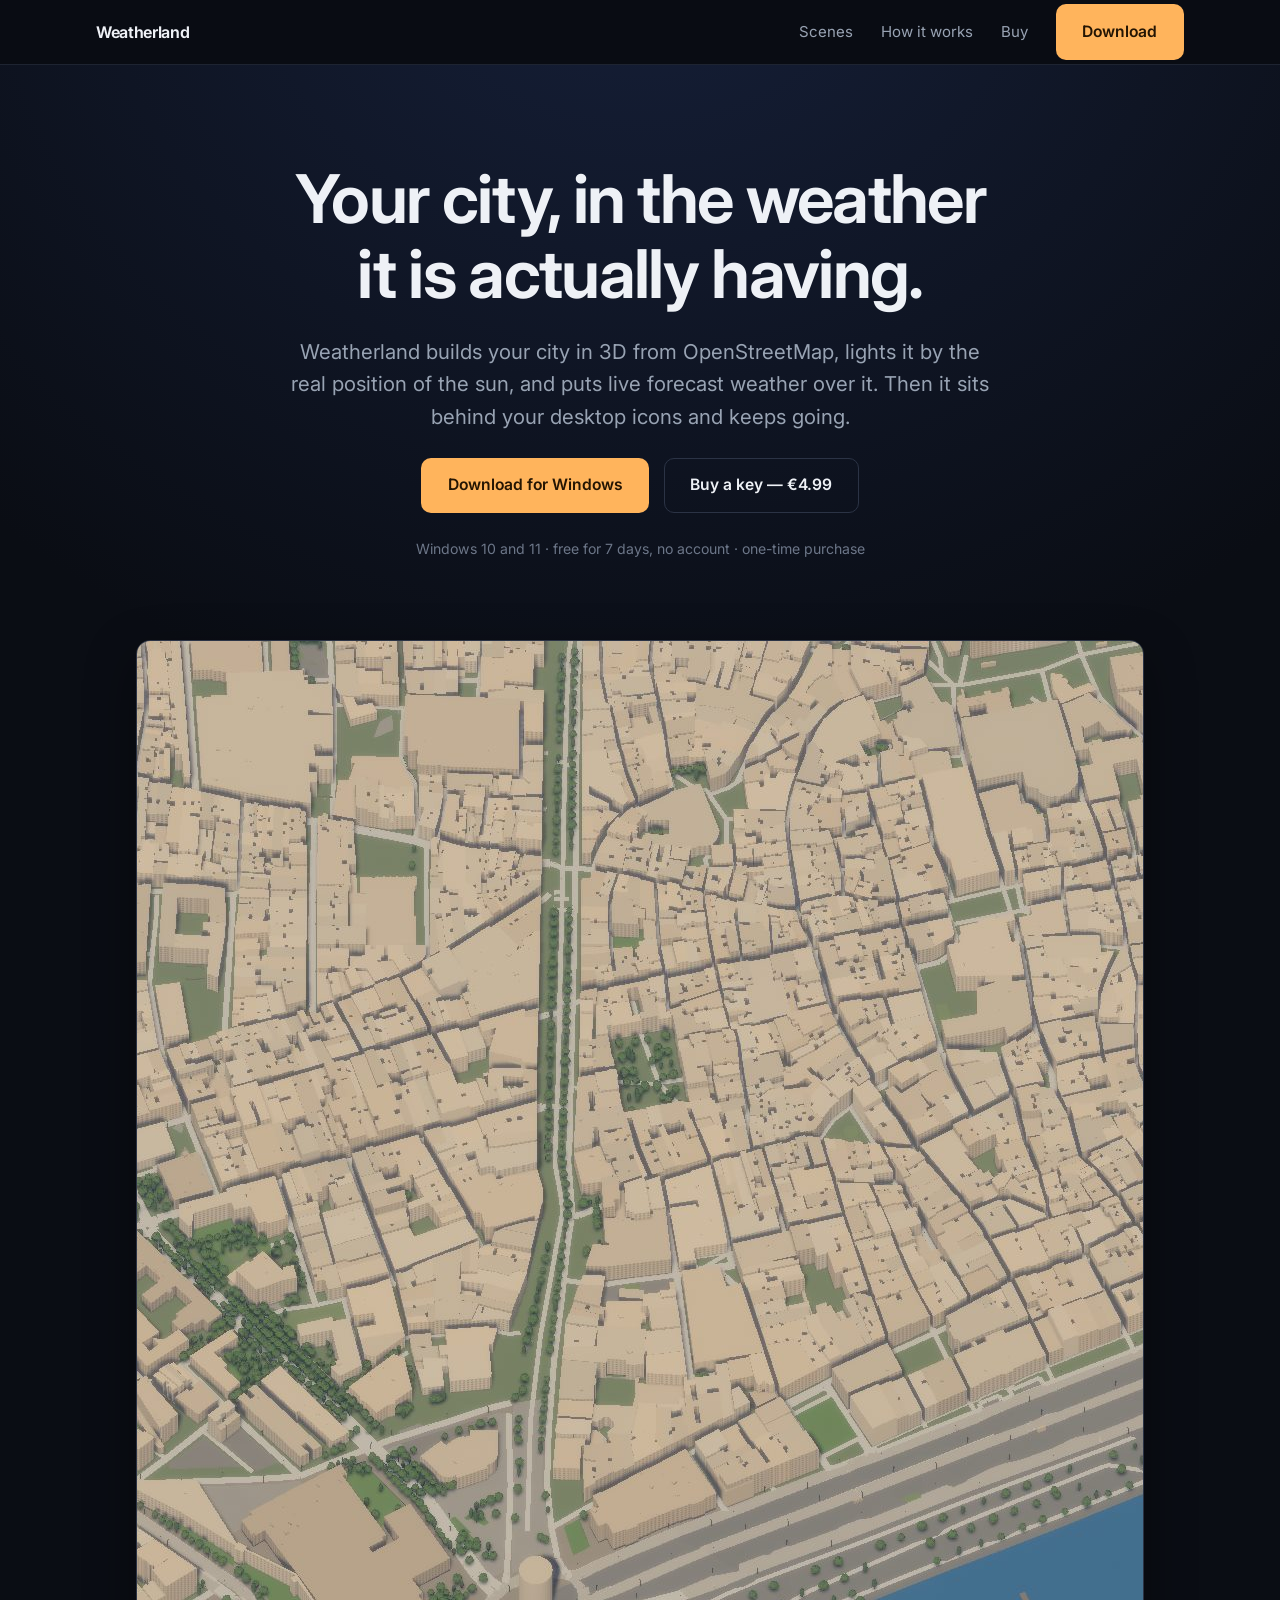
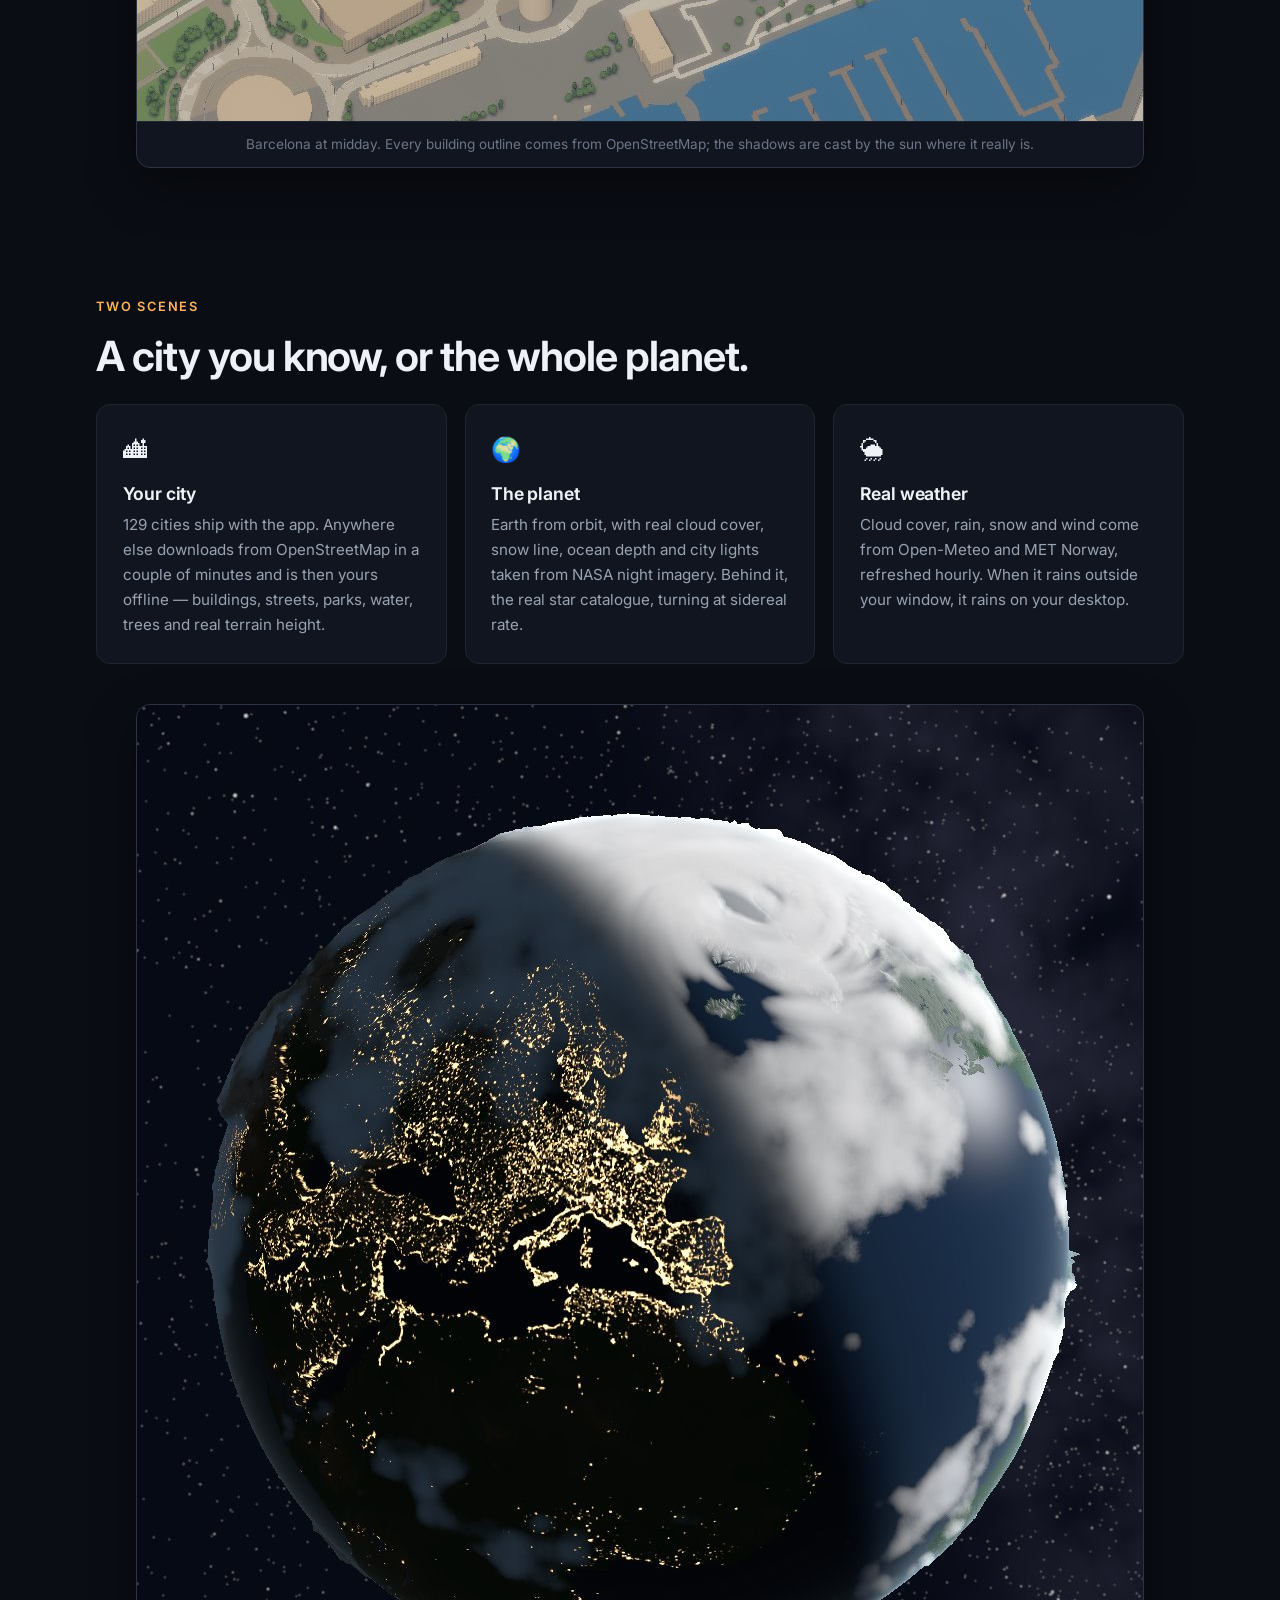
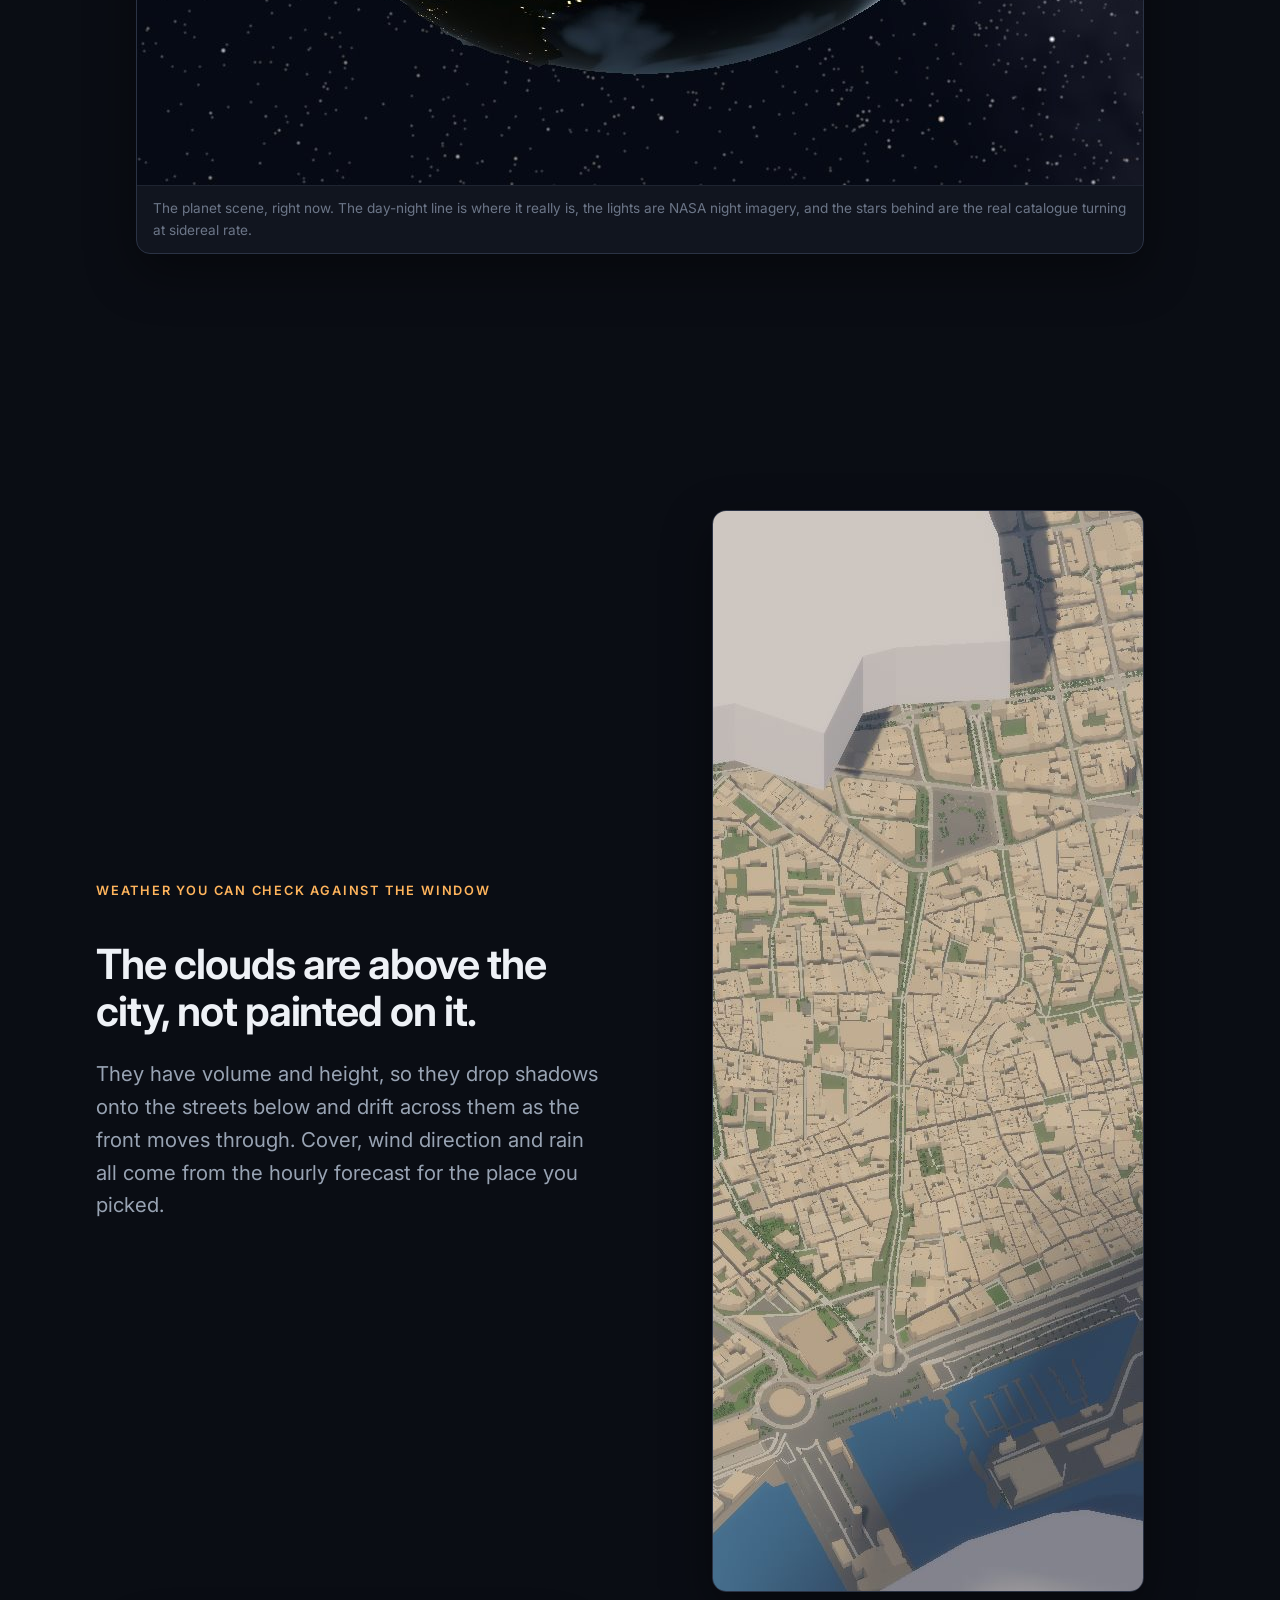
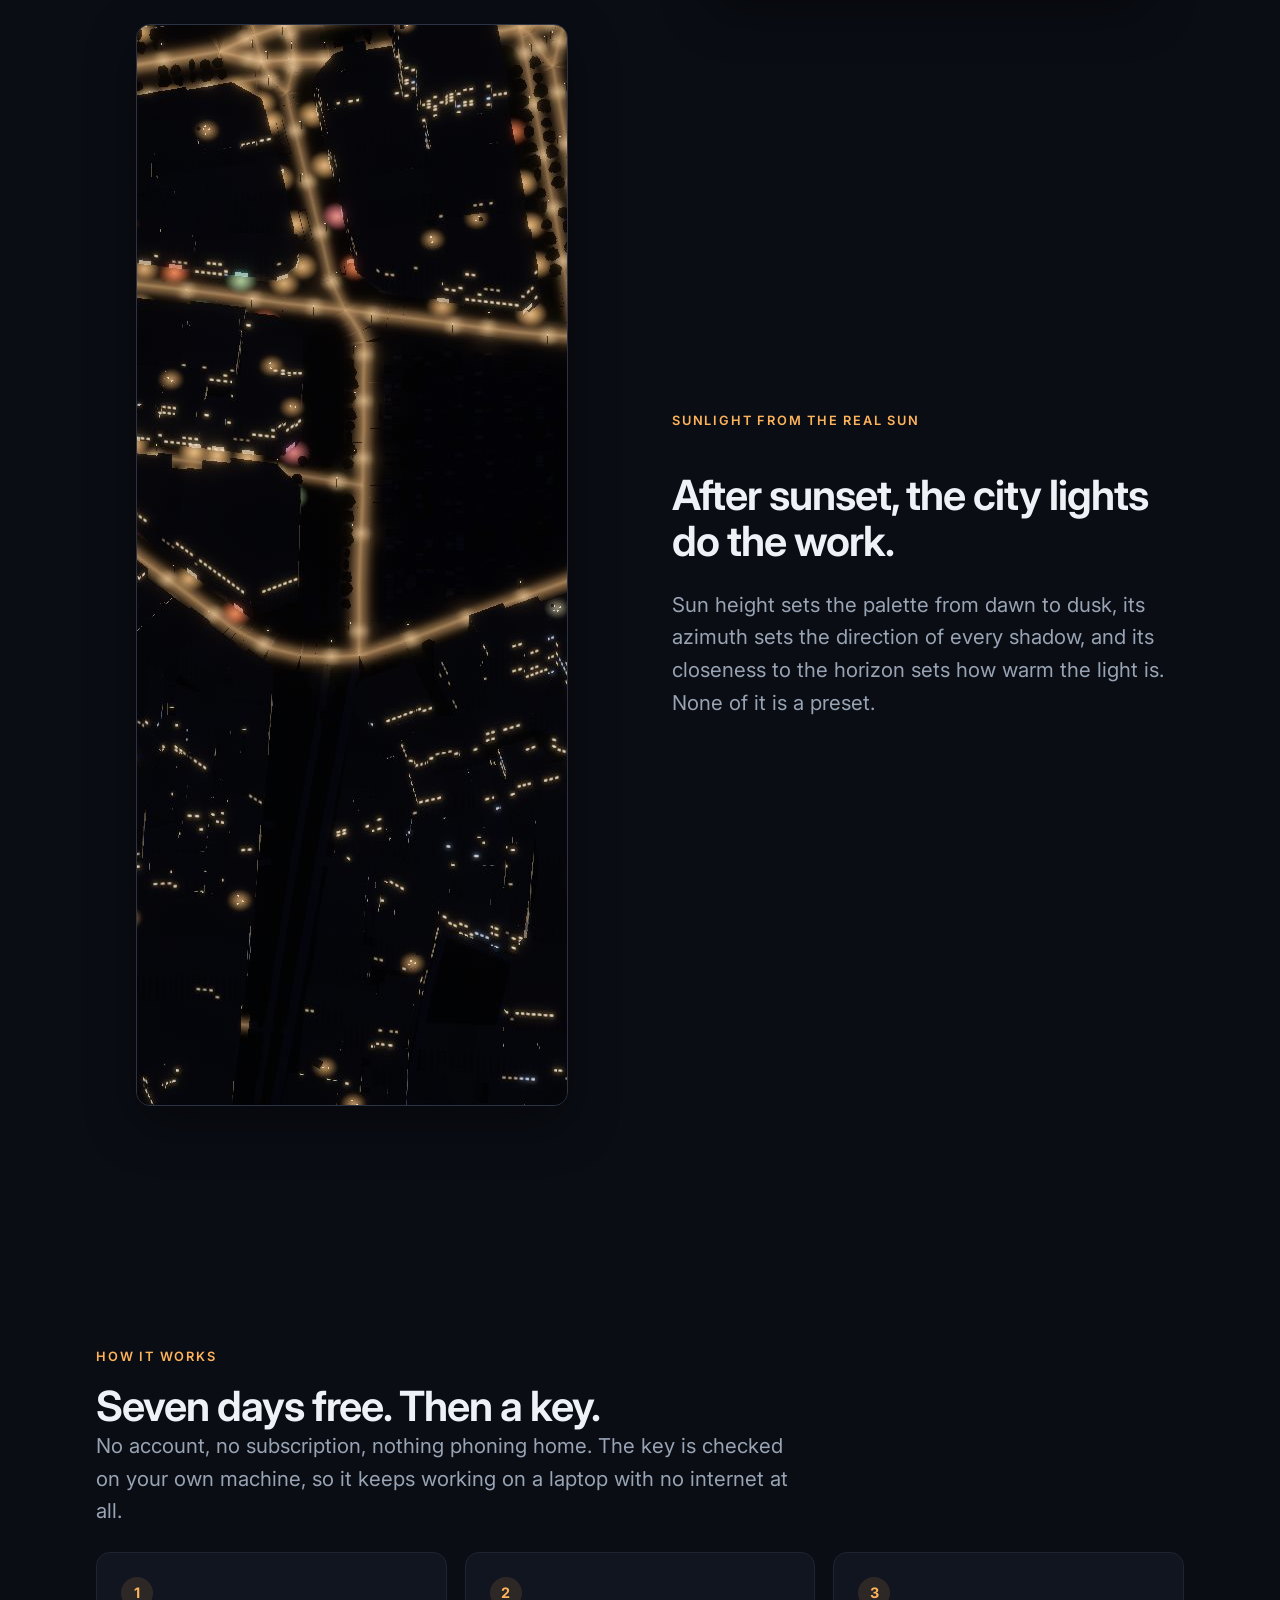
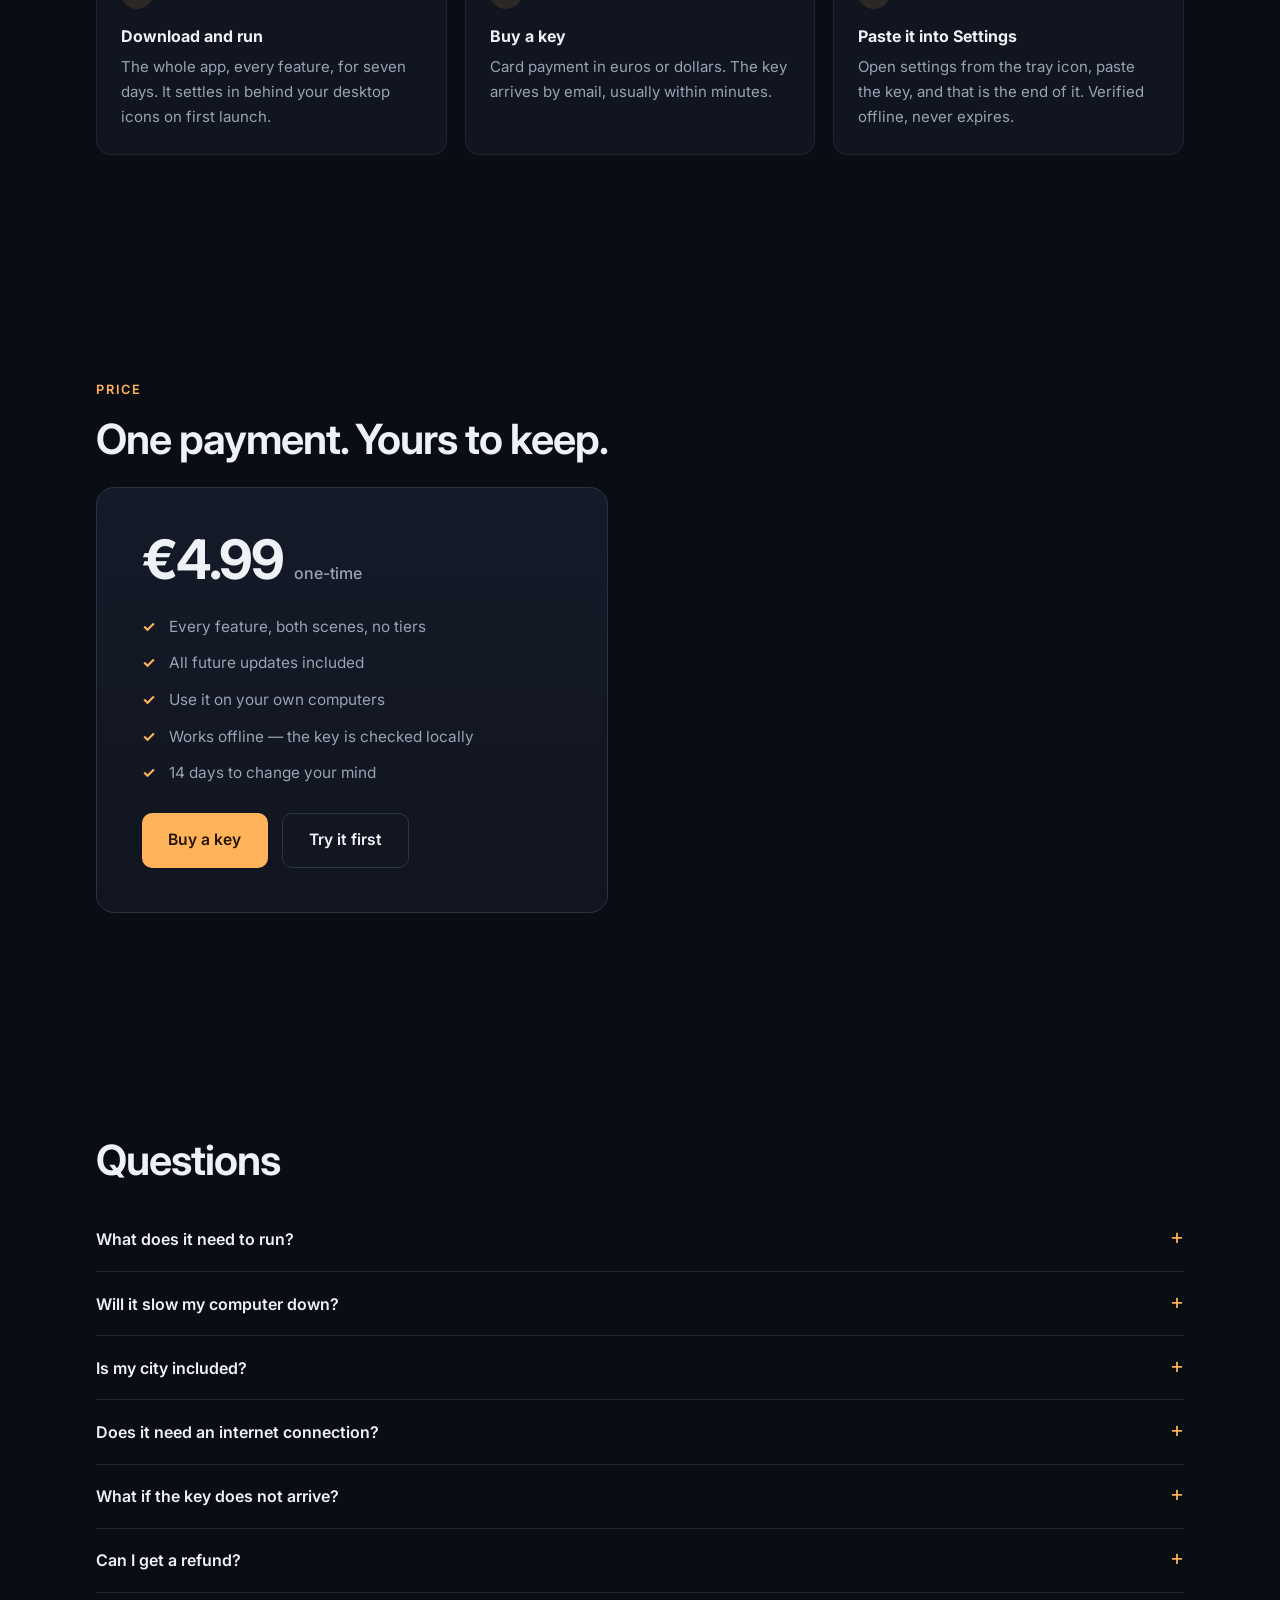
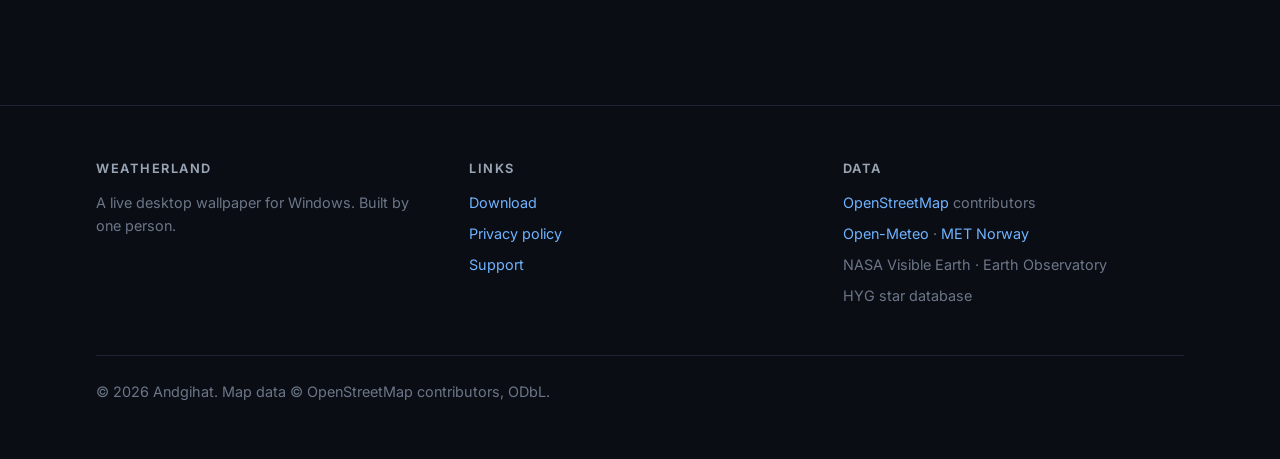
==== index.html @ 76ba2127 "Add the planet scene shot" ====
<!doctype html>
<html lang="en">
<head>
<meta charset="utf-8">
<meta name="viewport" content="width=device-width,initial-scale=1">
<title>Weatherland — your city, live, on your desktop</title>
<meta name="description" content="A live Windows wallpaper that builds your city in 3D from OpenStreetMap and puts the real weather over it. Sunlight from the real sun, clouds from live forecasts.">
<meta property="og:title" content="Weatherland">
<meta property="og:description" content="Your city, in 3D, in the weather it is actually having — behind your desktop icons.">
<meta property="og:image" content="https://andgihat.github.io/weatherland/shots/city-noon.jpg">
<link rel="preconnect" href="https://fonts.gstatic.com" crossorigin>
<link rel="stylesheet" href="https://fonts.googleapis.com/css2?family=Inter:wght@400;500;600;700&display=swap">
<link rel="stylesheet" href="style.css">
</head>
<body>

<header>
  <div class="wrap">
    <a class="brand" href="#top">Weatherland</a>
    <nav>
      <a class="hide-s" href="#scenes">Scenes</a>
      <a class="hide-s" href="#how">How it works</a>
      <a href="#buy">Buy</a>
      <a class="btn btn-main" href="https://github.com/Andgihat/weatherland/releases/latest">Download</a>
    </nav>
  </div>
</header>

<main id="top">

<section class="hero">
  <div class="wrap stack">
    <h1>Your city, in the weather<br>it is actually having.</h1>
    <p class="lede">Weatherland builds your city in 3D from OpenStreetMap, lights it by the real position of the sun, and puts live forecast weather over it. Then it sits behind your desktop icons and keeps going.</p>
    <div class="btns">
      <a class="btn btn-main" href="https://github.com/Andgihat/weatherland/releases/latest">Download for Windows</a>
      <a class="btn btn-alt" href="#buy">Buy a key — €4.99</a>
    </div>
    <p class="note">Windows 10 and 11 · free for 7 days, no account · one-time purchase</p>

    <figure class="shot">
      <img src="shots/city-noon.jpg" width="1920" height="1080" alt="A 3D city at midday on a Windows desktop: extruded buildings, streets and parks under a clear sky, with long shadows cast by the real sun position.">
      <figcaption>Barcelona at midday. Every building outline comes from OpenStreetMap; the shadows are cast by the sun where it really is.</figcaption>
    </figure>
  </div>
</section>

<section id="scenes">
  <div class="wrap stack">
    <div>
      <p class="eyebrow">Two scenes</p>
      <h2>A city you know, or the whole planet.</h2>
    </div>
    <div class="grid">
      <article class="card">
        <span class="ico" aria-hidden="true">🏙</span>
        <h3>Your city</h3>
        <p>129 cities ship with the app. Anywhere else downloads from OpenStreetMap in a couple of minutes and is then yours offline — buildings, streets, parks, water, trees and real terrain height.</p>
      </article>
      <article class="card">
        <span class="ico" aria-hidden="true">🌍</span>
        <h3>The planet</h3>
        <p>Earth from orbit, with real cloud cover, snow line, ocean depth and city lights taken from NASA night imagery. Behind it, the real star catalogue, turning at sidereal rate.</p>
      </article>
      <article class="card">
        <span class="ico" aria-hidden="true">🌦</span>
        <h3>Real weather</h3>
        <p>Cloud cover, rain, snow and wind come from Open-Meteo and MET Norway, refreshed hourly. When it rains outside your window, it rains on your desktop.</p>
      </article>
    </div>

    <figure class="shot">
      <img loading="lazy" src="shots/globe.jpg" width="1920" height="1080" alt="Earth seen from orbit at night over Europe: the day-night line crosses the Atlantic, city lights trace the coastlines and rivers, cloud systems sit over the ocean, and real stars fill the sky behind.">
      <figcaption>The planet scene, right now. The day-night line is where it really is, the lights are NASA night imagery, and the stars behind are the real catalogue turning at sidereal rate.</figcaption>
    </figure>
  </div>
</section>

<section>
  <div class="wrap split">
    <div class="stack">
      <p class="eyebrow">Weather you can check against the window</p>
      <h2>The clouds are above the city, not painted on it.</h2>
      <p class="lede">They have volume and height, so they drop shadows onto the streets below and drift across them as the front moves through. Cover, wind direction and rain all come from the hourly forecast for the place you picked.</p>
    </div>
    <figure class="shot">
      <img loading="lazy" src="shots/city-clouds.jpg" width="1920" height="1080" alt="The 3D city seen from above with broken cloud overhead, each cloud casting a soft grey shadow across the streets, parks and harbour below.">
    </figure>
  </div>

  <div class="wrap split">
    <div class="stack">
      <p class="eyebrow">Sunlight from the real sun</p>
      <h2>After sunset, the city lights do the work.</h2>
      <p class="lede">Sun height sets the palette from dawn to dusk, its azimuth sets the direction of every shadow, and its closeness to the horizon sets how warm the light is. None of it is a preset.</p>
    </div>
    <figure class="shot">
      <img loading="lazy" src="shots/city-night.jpg" width="1920" height="1080" alt="The 3D city at night, lit by warm window and street lighting against a dark sky.">
    </figure>
  </div>
</section>

<section id="how">
  <div class="wrap stack">
    <div>
      <p class="eyebrow">How it works</p>
      <h2>Seven days free. Then a key.</h2>
      <p class="lede">No account, no subscription, nothing phoning home. The key is checked on your own machine, so it keeps working on a laptop with no internet at all.</p>
    </div>
    <ol class="steps">
      <li><b>Download and run</b><p>The whole app, every feature, for seven days. It settles in behind your desktop icons on first launch.</p></li>
      <li><b>Buy a key</b><p>Card payment in euros or dollars. The key arrives by email, usually within minutes.</p></li>
      <li><b>Paste it into Settings</b><p>Open settings from the tray icon, paste the key, and that is the end of it. Verified offline, never expires.</p></li>
    </ol>
  </div>
</section>

<section id="buy">
  <div class="wrap stack">
    <div>
      <p class="eyebrow">Price</p>
      <h2>One payment. Yours to keep.</h2>
    </div>
    <div class="price">
      <p class="amount">€4.99 <span>one-time</span></p>
      <ul>
        <li>Every feature, both scenes, no tiers</li>
        <li>All future updates included</li>
        <li>Use it on your own computers</li>
        <li>Works offline — the key is checked locally</li>
        <li>14 days to change your mind</li>
      </ul>
      <!-- Ссылка на оплату Prodamus. Заменить на настоящую, когда будет заведена
           платёжная страница в кабинете. Пока ведёт на почту намеренно:
           неработающая кнопка «Купить» хуже, чем её отсутствие. -->
      <div class="btns">
        <a class="btn btn-main" href="mailto:den.eremenko.1993@gmail.com?subject=Weatherland%20licence">Buy a key</a>
        <a class="btn btn-alt" href="https://github.com/Andgihat/weatherland/releases/latest">Try it first</a>
      </div>
    </div>
  </div>
</section>

<section>
  <div class="wrap stack">
    <h2>Questions</h2>
    <div>
      <details><summary>What does it need to run?</summary><p>Windows 10 or 11, 64-bit, and a graphics card supporting Vulkan or DirectX 12 — anything from the last decade or so. The scene is drawn by a dedicated renderer, not by a browser.</p></details>
      <details><summary>Will it slow my computer down?</summary><p>Frame rate and detail are adjustable, and battery mode slows or pauses the scene on laptops. The wallpaper stops drawing when nothing can see it.</p></details>
      <details><summary>Is my city included?</summary><p>129 cities ship with the app. If yours is not among them, type its name into settings and it downloads from OpenStreetMap in a couple of minutes, then stays on your disk for good.</p></details>
      <details><summary>Does it need an internet connection?</summary><p>Only to fetch the forecast, roughly once an hour, and to download a city you have not used before. Everything else runs offline, the licence check included.</p></details>
      <details><summary>What if the key does not arrive?</summary><p>Write to the address in the footer with your payment details and it will be sent by hand. Keys are issued by a person, not only by a machine.</p></details>
      <details><summary>Can I get a refund?</summary><p>Within 14 days, for any reason, just ask. The seven-day trial exists so that this should rarely be necessary.</p></details>
    </div>
  </div>
</section>

</main>

<footer>
  <div class="wrap">
    <div class="grid">
      <div>
        <h3>Weatherland</h3>
        <p>A live desktop wallpaper for Windows. Built by one person.</p>
      </div>
      <div>
        <h3>Links</h3>
        <ul>
          <li><a href="https://github.com/Andgihat/weatherland/releases/latest">Download</a></li>
          <li><a href="privacy.html">Privacy policy</a></li>
          <li><a href="mailto:den.eremenko.1993@gmail.com">Support</a></li>
        </ul>
      </div>
      <div>
        <h3>Data</h3>
        <ul>
          <li><a href="https://www.openstreetmap.org/copyright">OpenStreetMap</a> contributors</li>
          <li><a href="https://open-meteo.com">Open-Meteo</a> · <a href="https://api.met.no">MET Norway</a></li>
          <li>NASA Visible Earth · Earth Observatory</li>
          <li>HYG star database</li>
        </ul>
      </div>
    </div>
    <p class="rule">© 2026 Andgihat. Map data © OpenStreetMap contributors, ODbL.</p>
  </div>
</footer>

</body>
</html>
---- style.css ----
:root{
  --ink:#eef1f6; --dim:#98a3b3; --faint:#6c7688;
  --bg:#0a0d14; --panel:#11151f; --line:#1e2431; --line2:#2b3345;
  --warm:#ffb45c; --warm-dim:#c9873f; --cool:#6fb3ff;
  --sp:clamp(4rem,9vw,7rem);
  --r:14px; --shadow:0 18px 50px #0006;
  --ease:.22s cubic-bezier(.4,0,.2,1);
}
*{box-sizing:border-box}
html{scroll-behavior:smooth}
body{margin:0;background:var(--bg);color:var(--ink);font:16px/1.65 Inter,-apple-system,"Segoe UI",Roboto,sans-serif;-webkit-font-smoothing:antialiased}
img{max-width:100%;display:block}
a{color:var(--cool);text-decoration:none}
a:hover{text-decoration:underline}
:focus-visible{outline:2px solid var(--warm);outline-offset:3px;border-radius:4px}

.wrap{width:min(100% - 2.5rem,68rem);margin-inline:auto}
section{padding-block:var(--sp)}
h1,h2,h3{margin:0;line-height:1.12;letter-spacing:-.025em;font-weight:650}
h1{font-size:clamp(2.4rem,6vw,4.2rem)}
h2{font-size:clamp(1.8rem,3.6vw,2.6rem)}
h3{font-size:1.1rem;letter-spacing:-.01em}
p{margin:0}
.lede{color:var(--dim);font-size:clamp(1.05rem,1.7vw,1.28rem);line-height:1.6;max-width:44rem}
.eyebrow{color:var(--warm);font-size:.8rem;font-weight:600;letter-spacing:.14em;text-transform:uppercase;margin-bottom:1rem}
.stack{display:flex;flex-direction:column;gap:1.5rem}

/* ─ nav ─ */
header{position:sticky;top:0;z-index:9;background:#0a0d14e8;backdrop-filter:blur(12px);border-bottom:1px solid var(--line)}
header .wrap{display:flex;align-items:center;gap:2rem;height:4rem}
.brand{color:var(--ink);font-weight:650;letter-spacing:-.02em;margin-right:auto}
.brand:hover{text-decoration:none}
nav{display:flex;align-items:center;gap:1.75rem;font-size:.94rem}
nav a{color:var(--dim)}
nav a:hover{color:var(--ink);text-decoration:none}
@media(max-width:640px){nav .hide-s{display:none}}

/* ─ buttons ─ */
.btn{display:inline-flex;align-items:center;gap:.55rem;padding:.85rem 1.6rem;border-radius:10px;font-weight:600;font-size:.98rem;border:1px solid transparent;transition:transform var(--ease),background var(--ease),border-color var(--ease)}
.btn:hover{text-decoration:none;transform:translateY(-2px)}
.btn-main{background:var(--warm);color:#241503}
.btn-main:hover{background:#ffc47e}
.btn-alt{border-color:var(--line2);color:var(--ink)}
.btn-alt:hover{border-color:var(--warm-dim);background:#ffb45c14}
.btns{display:flex;flex-wrap:wrap;gap:.9rem}
.note{color:var(--faint);font-size:.88rem}

/* ─ hero ─ */
.hero{padding-block:clamp(3.5rem,8vw,6rem) 0;background:radial-gradient(120% 80% at 50% -10%,#16203a 0%,var(--bg) 62%)}
.hero .stack{align-items:center;text-align:center}
.hero .lede{margin-inline:auto}
.shot{border:1px solid var(--line2);border-radius:var(--r);overflow:hidden;box-shadow:var(--shadow);background:var(--panel)}
.shot img{aspect-ratio:16/9;object-fit:cover;width:100%}
.hero .shot{margin-top:3.5rem}
figcaption{color:var(--faint);font-size:.85rem;padding:.7rem 1rem;border-top:1px solid var(--line)}

/* ─ grids ─ */
.grid{display:grid;gap:1.1rem;grid-template-columns:repeat(auto-fit,minmax(16rem,1fr))}
.card{background:var(--panel);border:1px solid var(--line);border-radius:var(--r);padding:1.6rem;transition:border-color var(--ease),transform var(--ease)}
.card:hover{border-color:var(--line2);transform:translateY(-3px)}
.card h3{margin-bottom:.5rem}
.card p{color:var(--dim);font-size:.95rem}
.card .ico{font-size:1.5rem;margin-bottom:.9rem;display:block}

.split{display:grid;gap:clamp(2rem,5vw,4rem);align-items:center;grid-template-columns:repeat(auto-fit,minmax(20rem,1fr))}
.split:nth-of-type(even) .shot{order:-1}

/* ─ steps ─ */
ol.steps{counter-reset:s;list-style:none;margin:0;padding:0;display:grid;gap:1.1rem;grid-template-columns:repeat(auto-fit,minmax(15rem,1fr))}
ol.steps li{counter-increment:s;background:var(--panel);border:1px solid var(--line);border-radius:var(--r);padding:1.5rem}
ol.steps li::before{content:counter(s);display:grid;place-items:center;width:2rem;height:2rem;border-radius:50%;background:#ffb45c1f;color:var(--warm);font-weight:700;font-size:.9rem;margin-bottom:.9rem}
ol.steps b{display:block;margin-bottom:.35rem}
ol.steps p{color:var(--dim);font-size:.94rem}

/* ─ price ─ */
.price{background:linear-gradient(180deg,#141a28,var(--panel));border:1px solid var(--line2);border-radius:18px;padding:clamp(1.8rem,4vw,2.8rem);max-width:32rem}
.price .amount{font-size:clamp(2.6rem,6vw,3.4rem);font-weight:700;letter-spacing:-.03em;line-height:1}
.price .amount span{font-size:1rem;font-weight:500;color:var(--dim);letter-spacing:0}
.price ul{list-style:none;margin:1.7rem 0;padding:0;display:grid;gap:.7rem}
.price li{color:var(--dim);font-size:.96rem;padding-left:1.7rem;position:relative}
.price li::before{content:"✓";position:absolute;left:0;color:var(--warm);font-weight:700}

/* ─ faq ─ */
details{border-bottom:1px solid var(--line);padding:1.15rem 0}
summary{cursor:pointer;font-weight:600;list-style:none;display:flex;justify-content:space-between;gap:1rem;transition:color var(--ease)}
summary:hover{color:var(--warm)}
summary::-webkit-details-marker{display:none}
summary::after{content:"+";color:var(--warm);font-weight:400;font-size:1.35rem;line-height:1;transition:transform var(--ease)}
details[open] summary::after{transform:rotate(45deg)}
details p{color:var(--dim);font-size:.96rem;margin-top:.85rem;max-width:52rem}

footer{border-top:1px solid var(--line);padding-block:3.5rem;color:var(--faint);font-size:.9rem}
footer .grid{gap:2rem}
footer h3{font-size:.8rem;letter-spacing:.12em;text-transform:uppercase;color:var(--dim);margin-bottom:.9rem}
footer li{list-style:none;margin-bottom:.45rem}
footer ul{margin:0;padding:0}
.rule{border-top:1px solid var(--line);margin-top:2.5rem;padding-top:1.5rem}
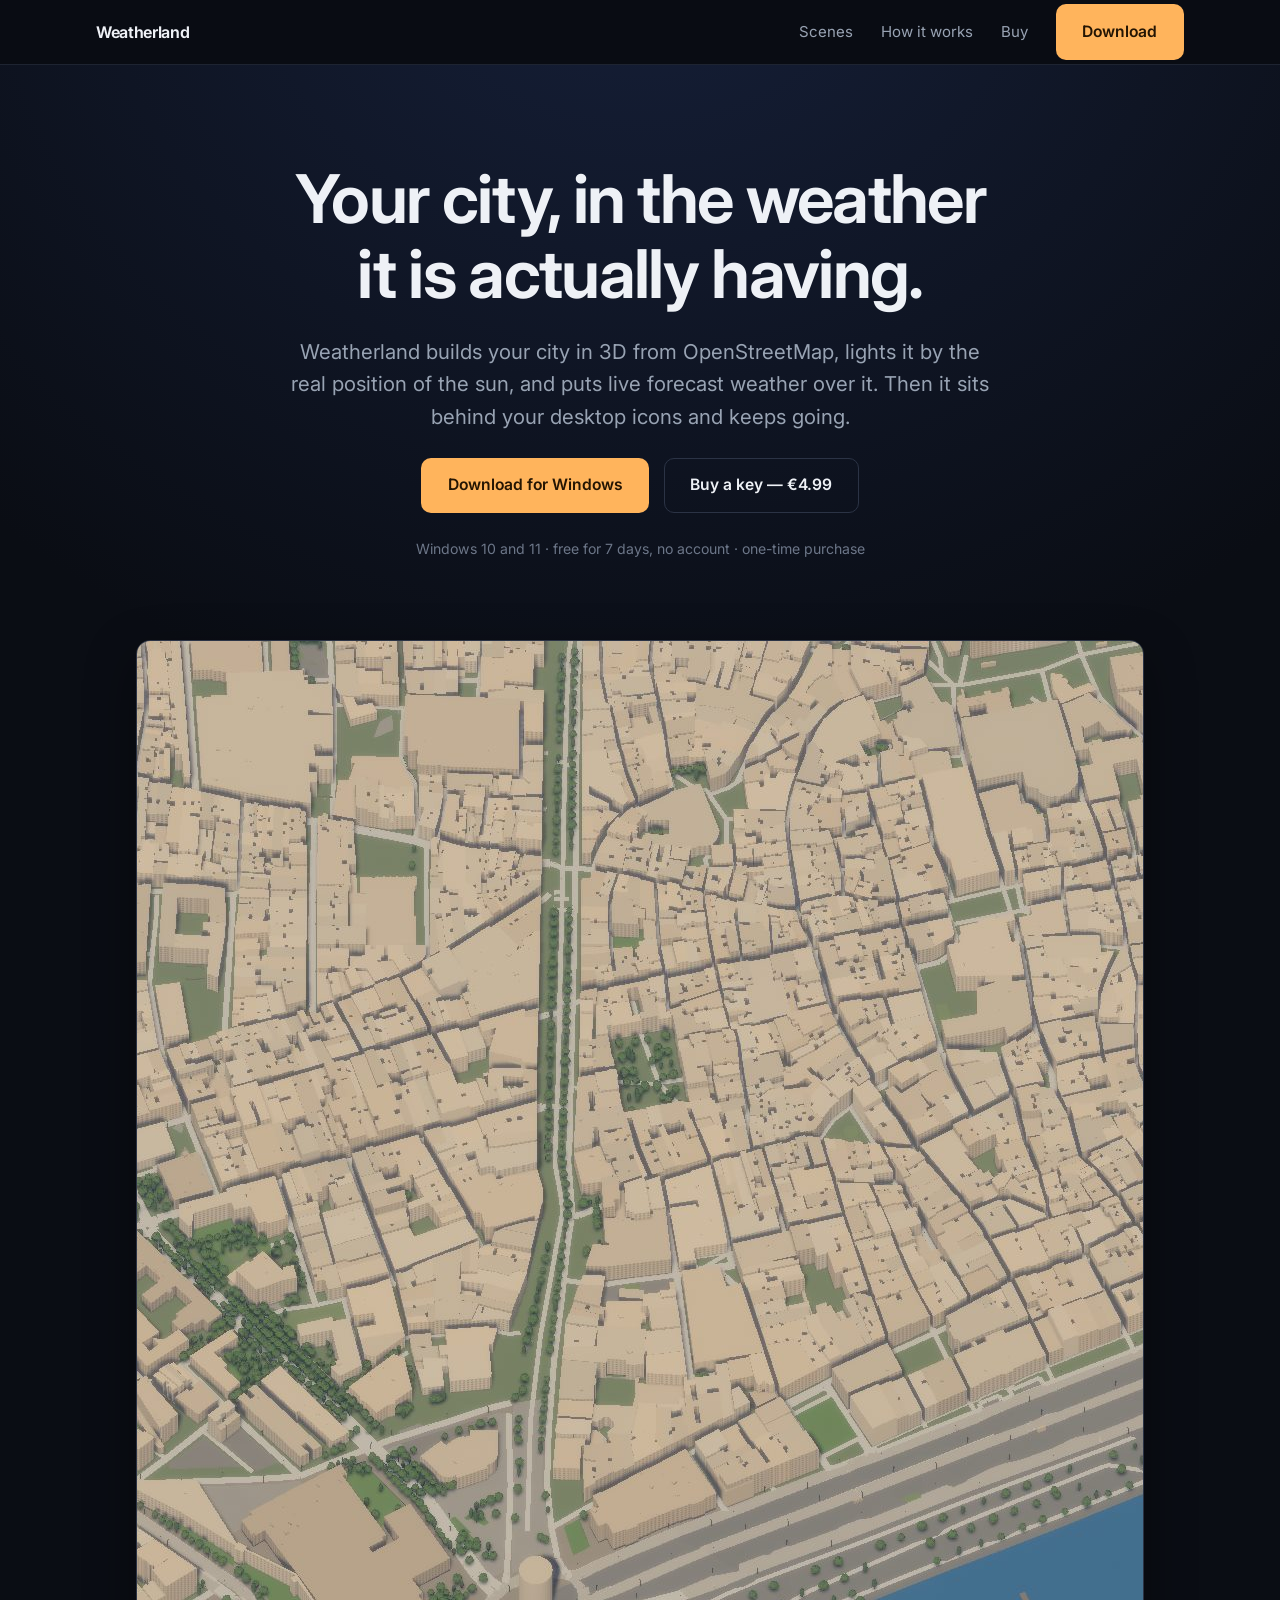
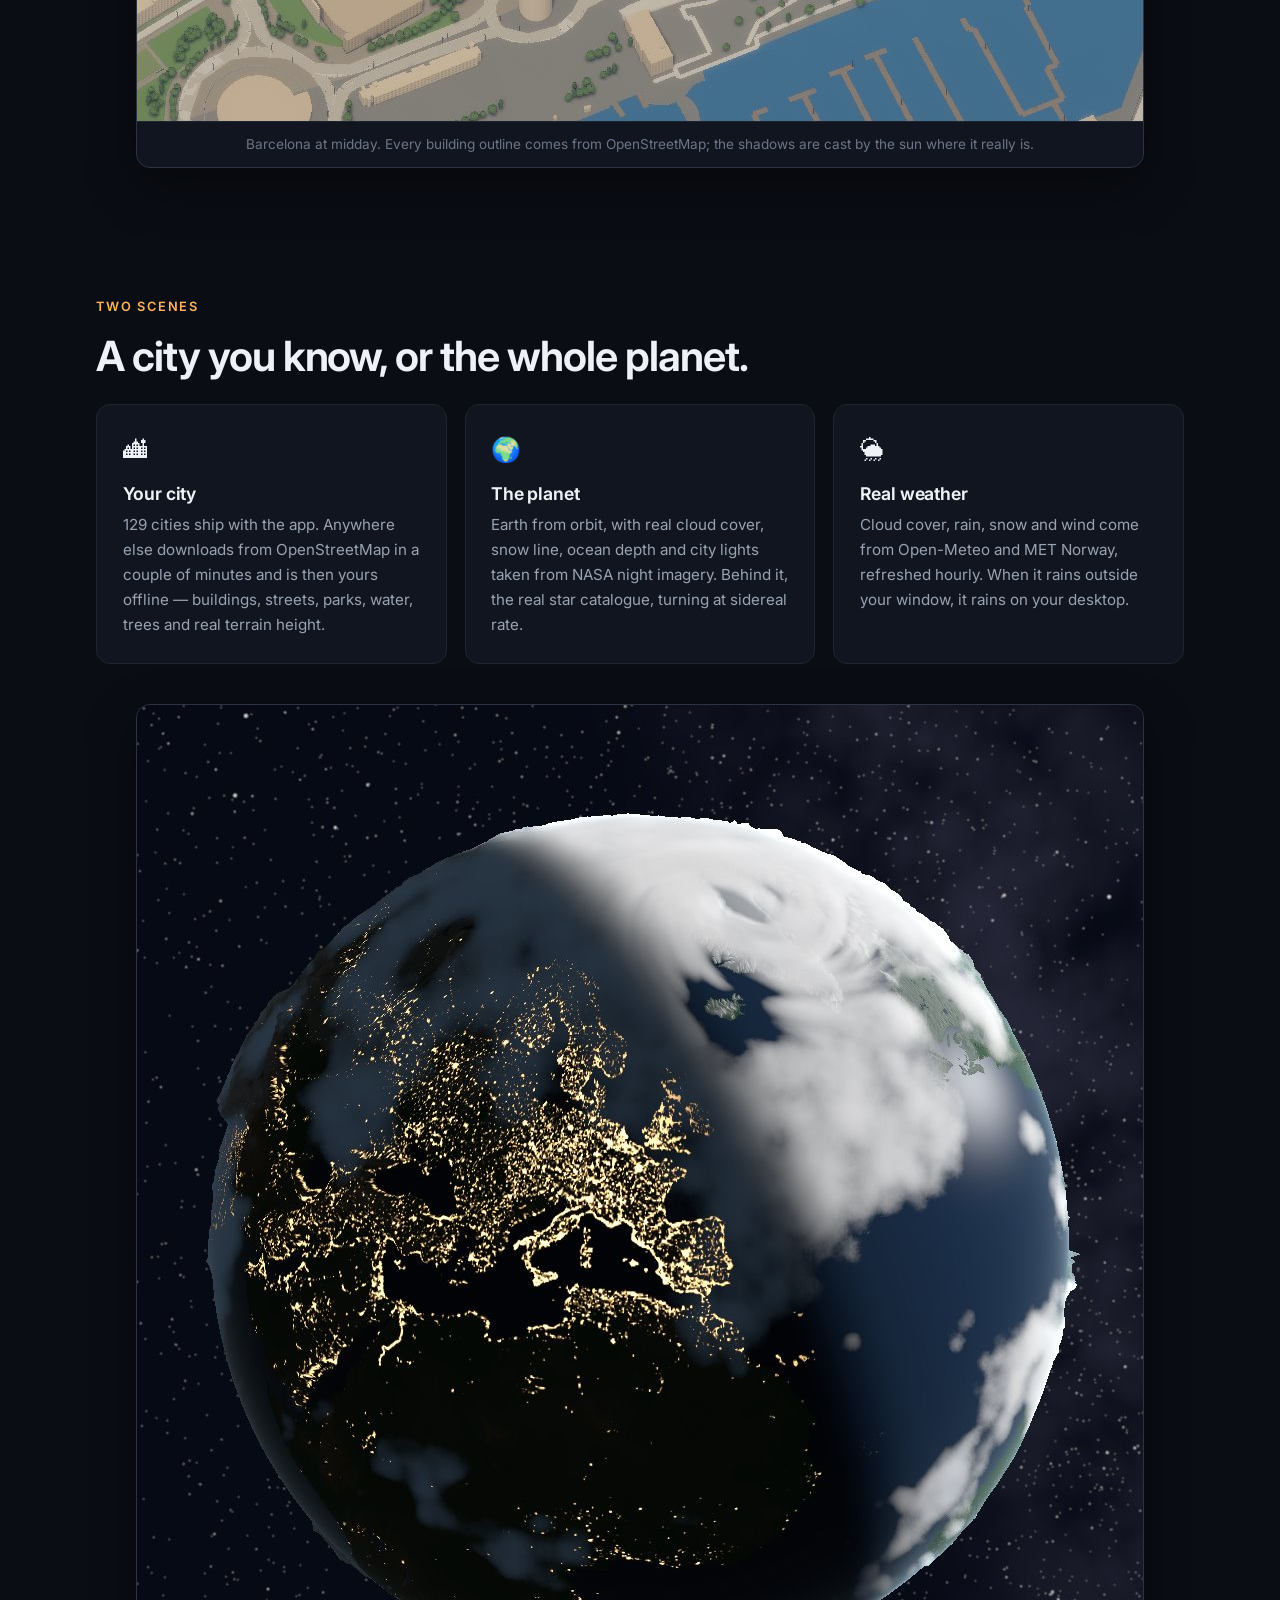
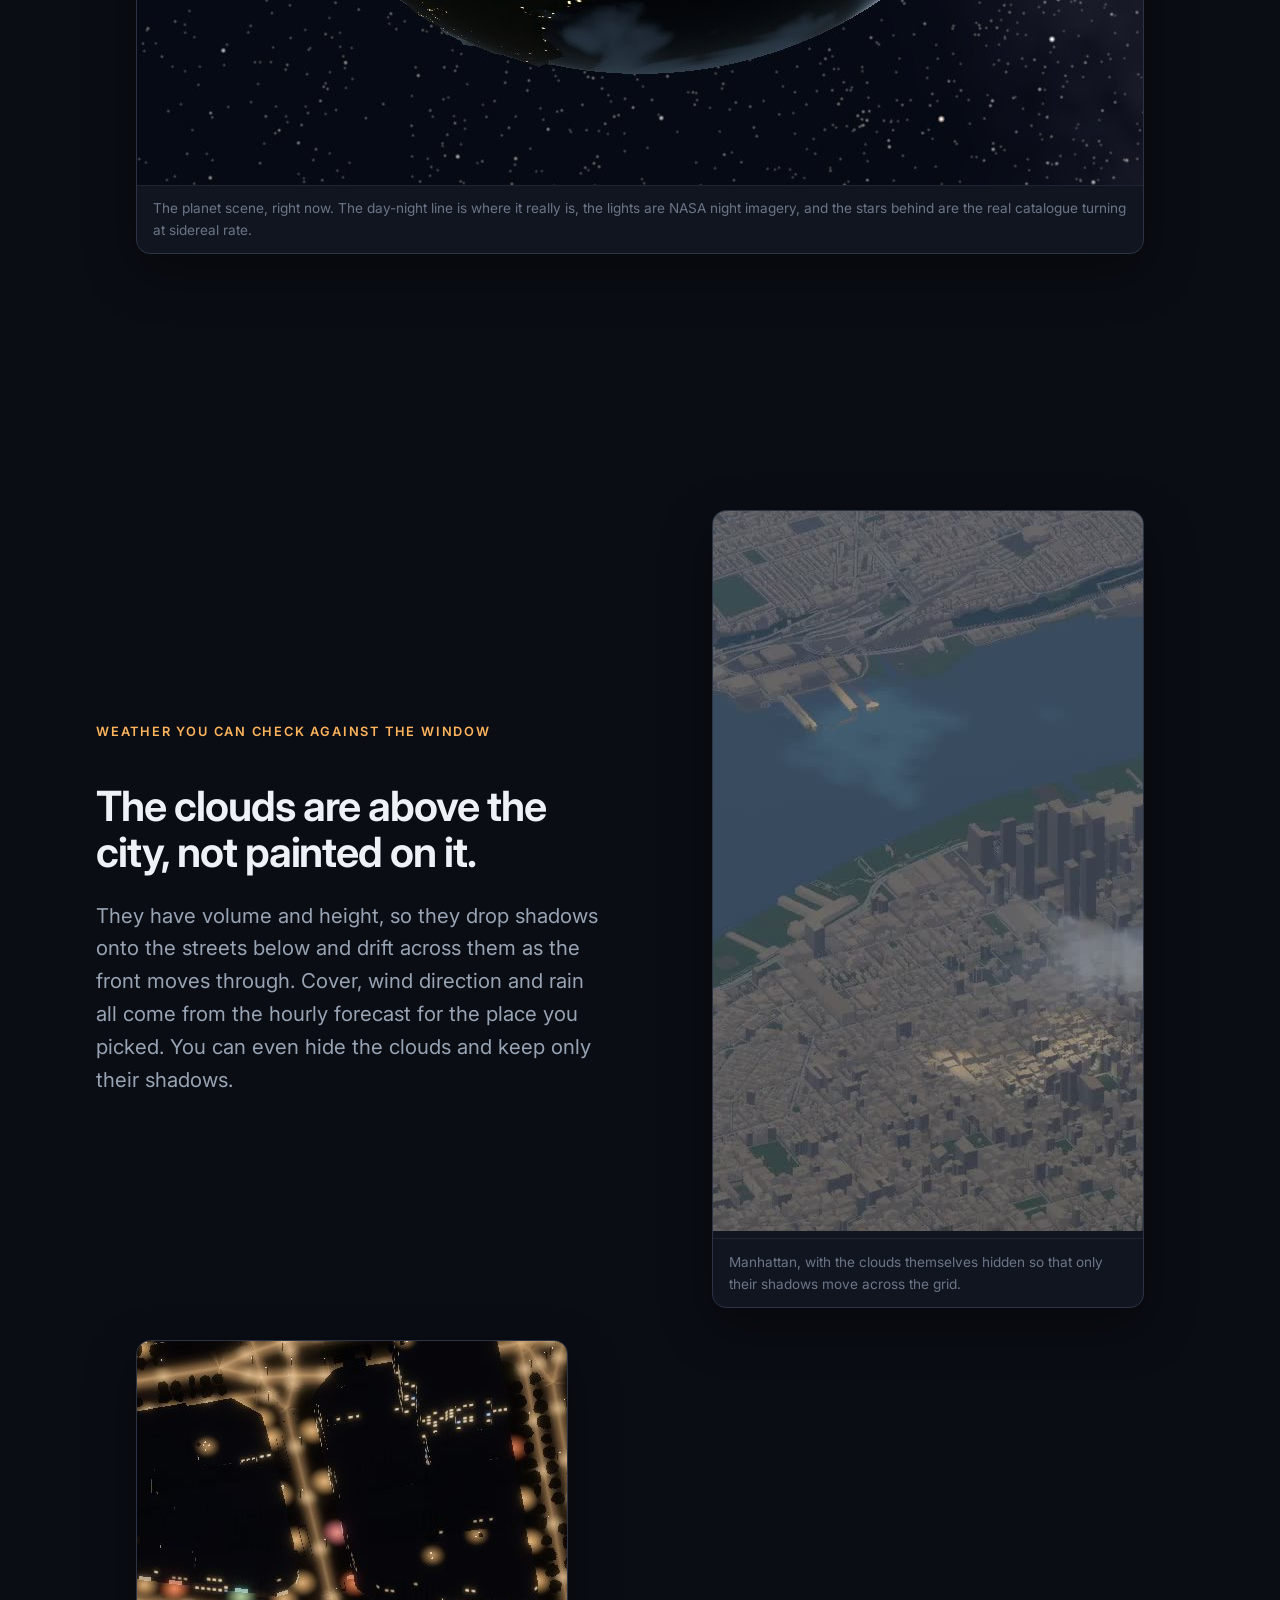
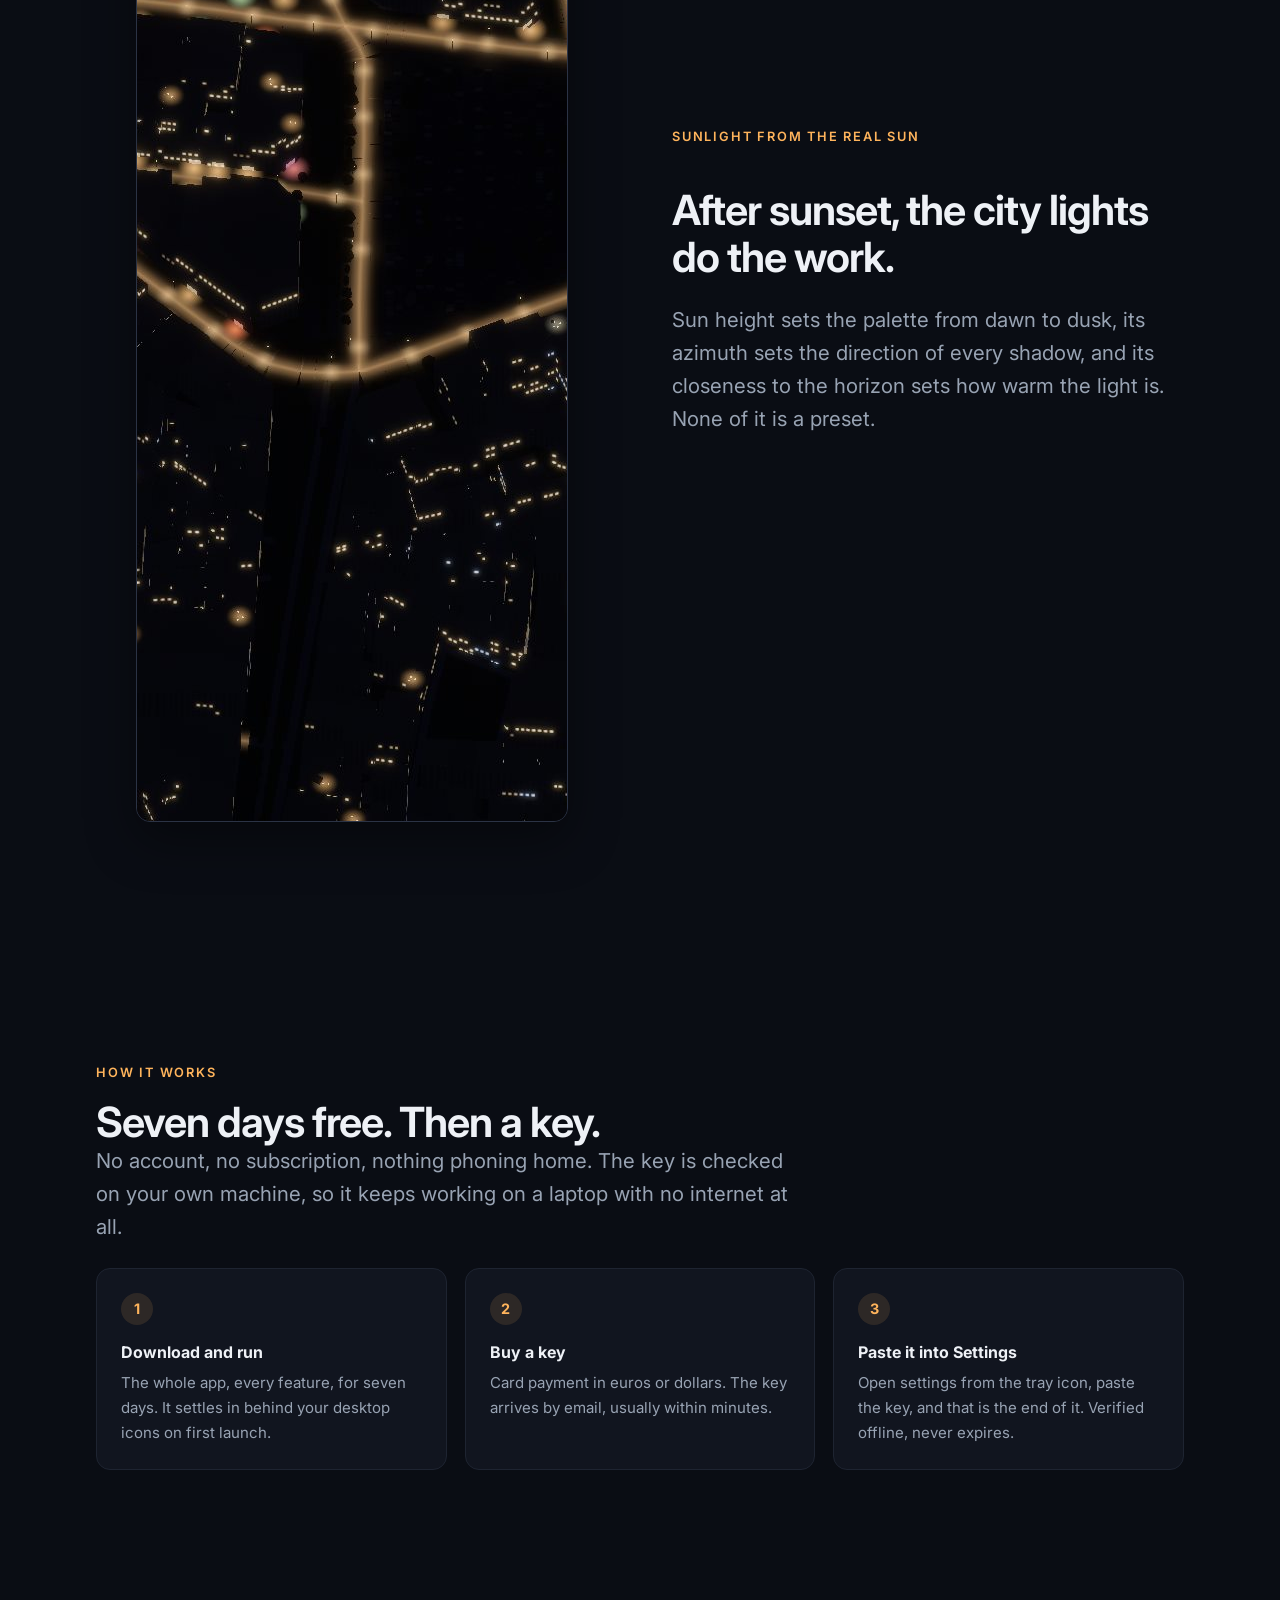
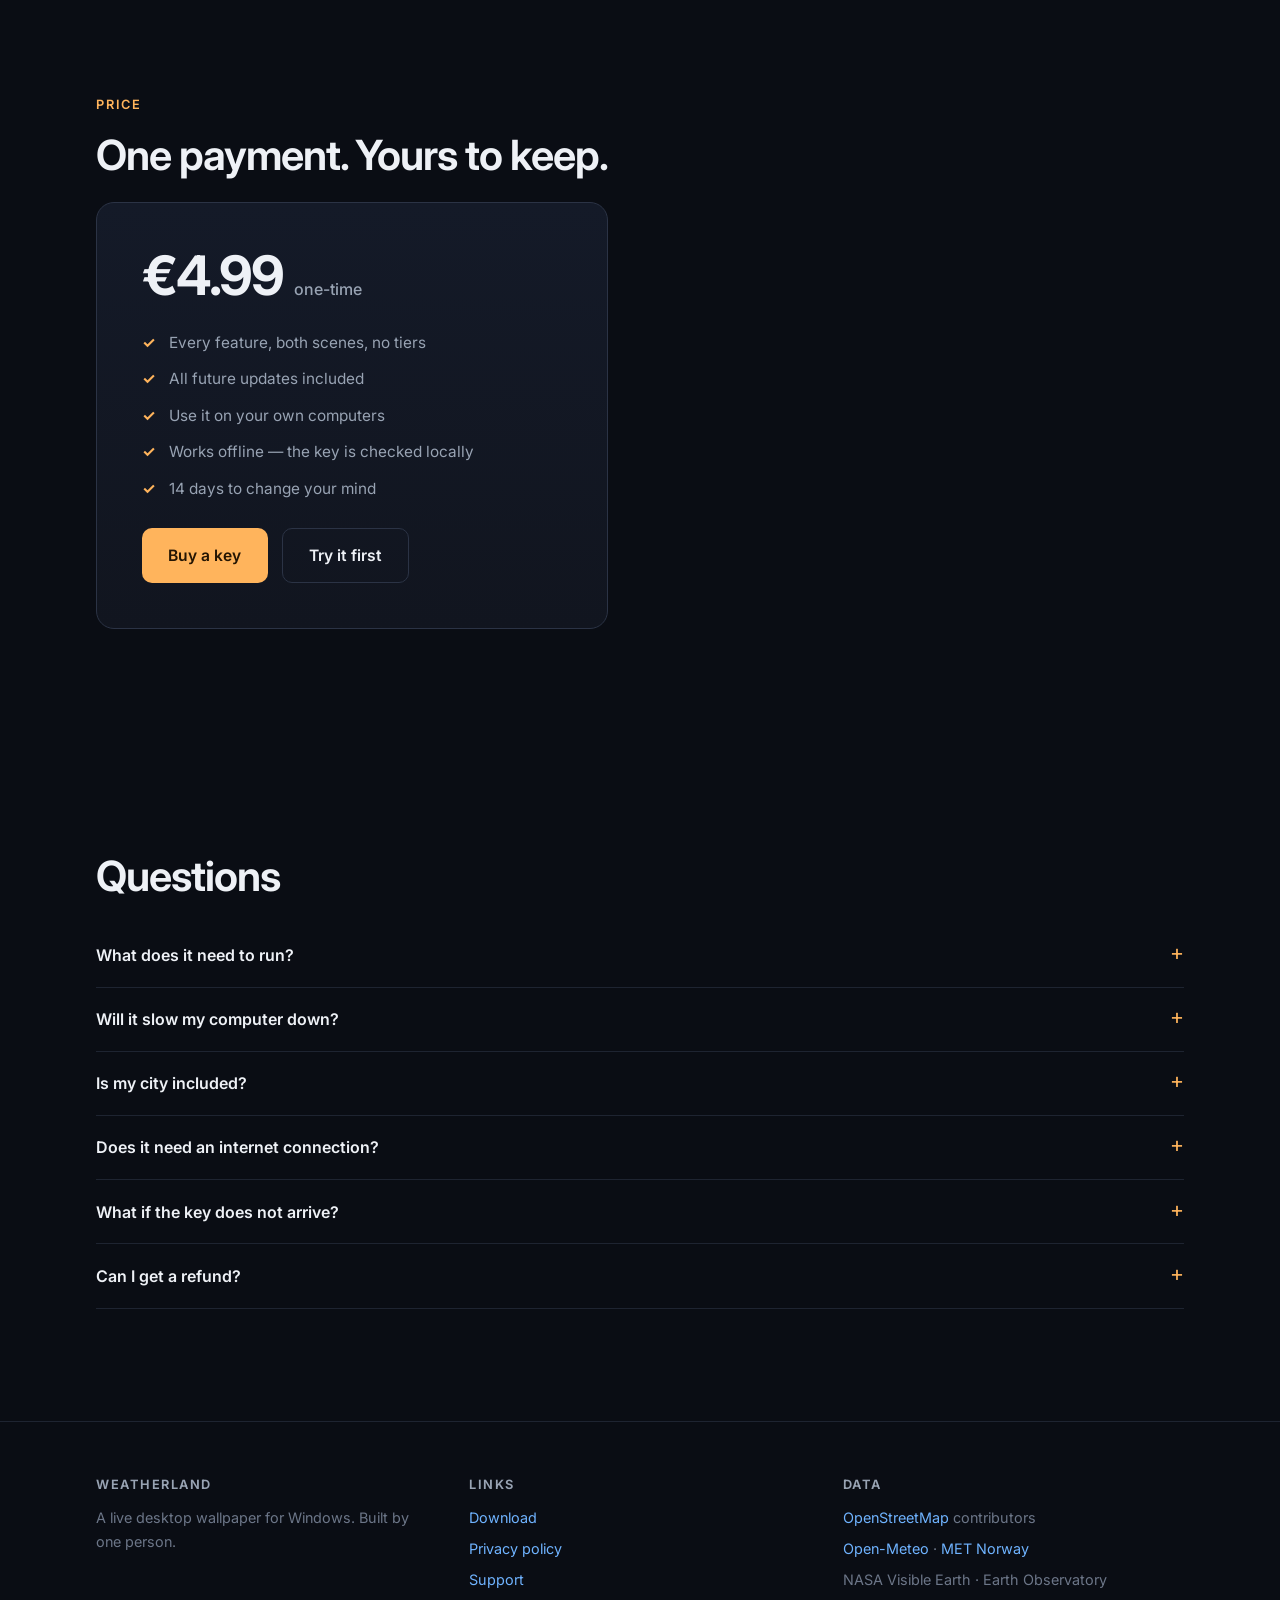
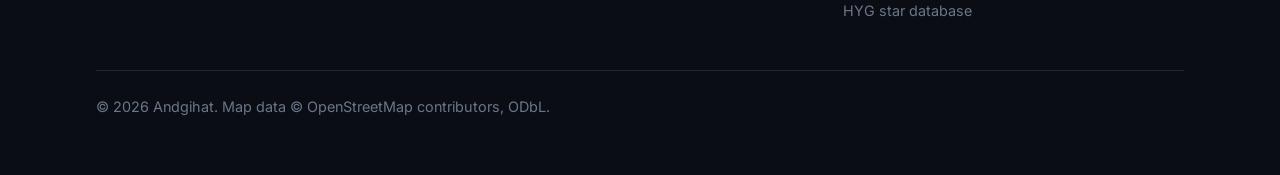
==== commit 67f5be9b: "Show the cloud shadows as video instead of a still" ====
--- a/index.html
+++ b/index.html
@@ -81,10 +81,15 @@
     <div class="stack">
       <p class="eyebrow">Weather you can check against the window</p>
       <h2>The clouds are above the city, not painted on it.</h2>
-      <p class="lede">They have volume and height, so they drop shadows onto the streets below and drift across them as the front moves through. Cover, wind direction and rain all come from the hourly forecast for the place you picked.</p>
-    </div>
-    <figure class="shot">
-      <img loading="lazy" src="shots/city-clouds.jpg" width="1920" height="1080" alt="The 3D city seen from above with broken cloud overhead, each cloud casting a soft grey shadow across the streets, parks and harbour below.">
+      <p class="lede">They have volume and height, so they drop shadows onto the streets below and drift across them as the front moves through. Cover, wind direction and rain all come from the hourly forecast for the place you picked. You can even hide the clouds and keep only their shadows.</p>
+    </div>
+    <figure class="shot">
+      <video autoplay muted loop playsinline preload="none" width="1280" height="720"
+             poster="shots/city-clouds-poster.jpg"
+             aria-label="Manhattan from above while cloud shadows drift across the avenues and the Hudson, the cloud shapes themselves left invisible.">
+        <source src="shots/city-clouds.mp4" type="video/mp4">
+      </video>
+      <figcaption>Manhattan, with the clouds themselves hidden so that only their shadows move across the grid.</figcaption>
     </figure>
   </div>
 
@@ -186,5 +191,11 @@
   </div>
 </footer>
 
+<script>
+// Кто выключил анимации в системе, тот не звал и наши: показываем заглушку.
+if (matchMedia("(prefers-reduced-motion: reduce)").matches)
+  for (const v of document.querySelectorAll("video[autoplay]")) { v.autoplay = false; v.pause(); }
+</script>
+
 </body>
 </html>
--- a/style.css
+++ b/style.css
@@ -50,7 +50,7 @@
 .hero .stack{align-items:center;text-align:center}
 .hero .lede{margin-inline:auto}
 .shot{border:1px solid var(--line2);border-radius:var(--r);overflow:hidden;box-shadow:var(--shadow);background:var(--panel)}
-.shot img{aspect-ratio:16/9;object-fit:cover;width:100%}
+.shot img,.shot video{aspect-ratio:16/9;object-fit:cover;width:100%;background:#0d1119}
 .hero .shot{margin-top:3.5rem}
 figcaption{color:var(--faint);font-size:.85rem;padding:.7rem 1rem;border-top:1px solid var(--line)}
 
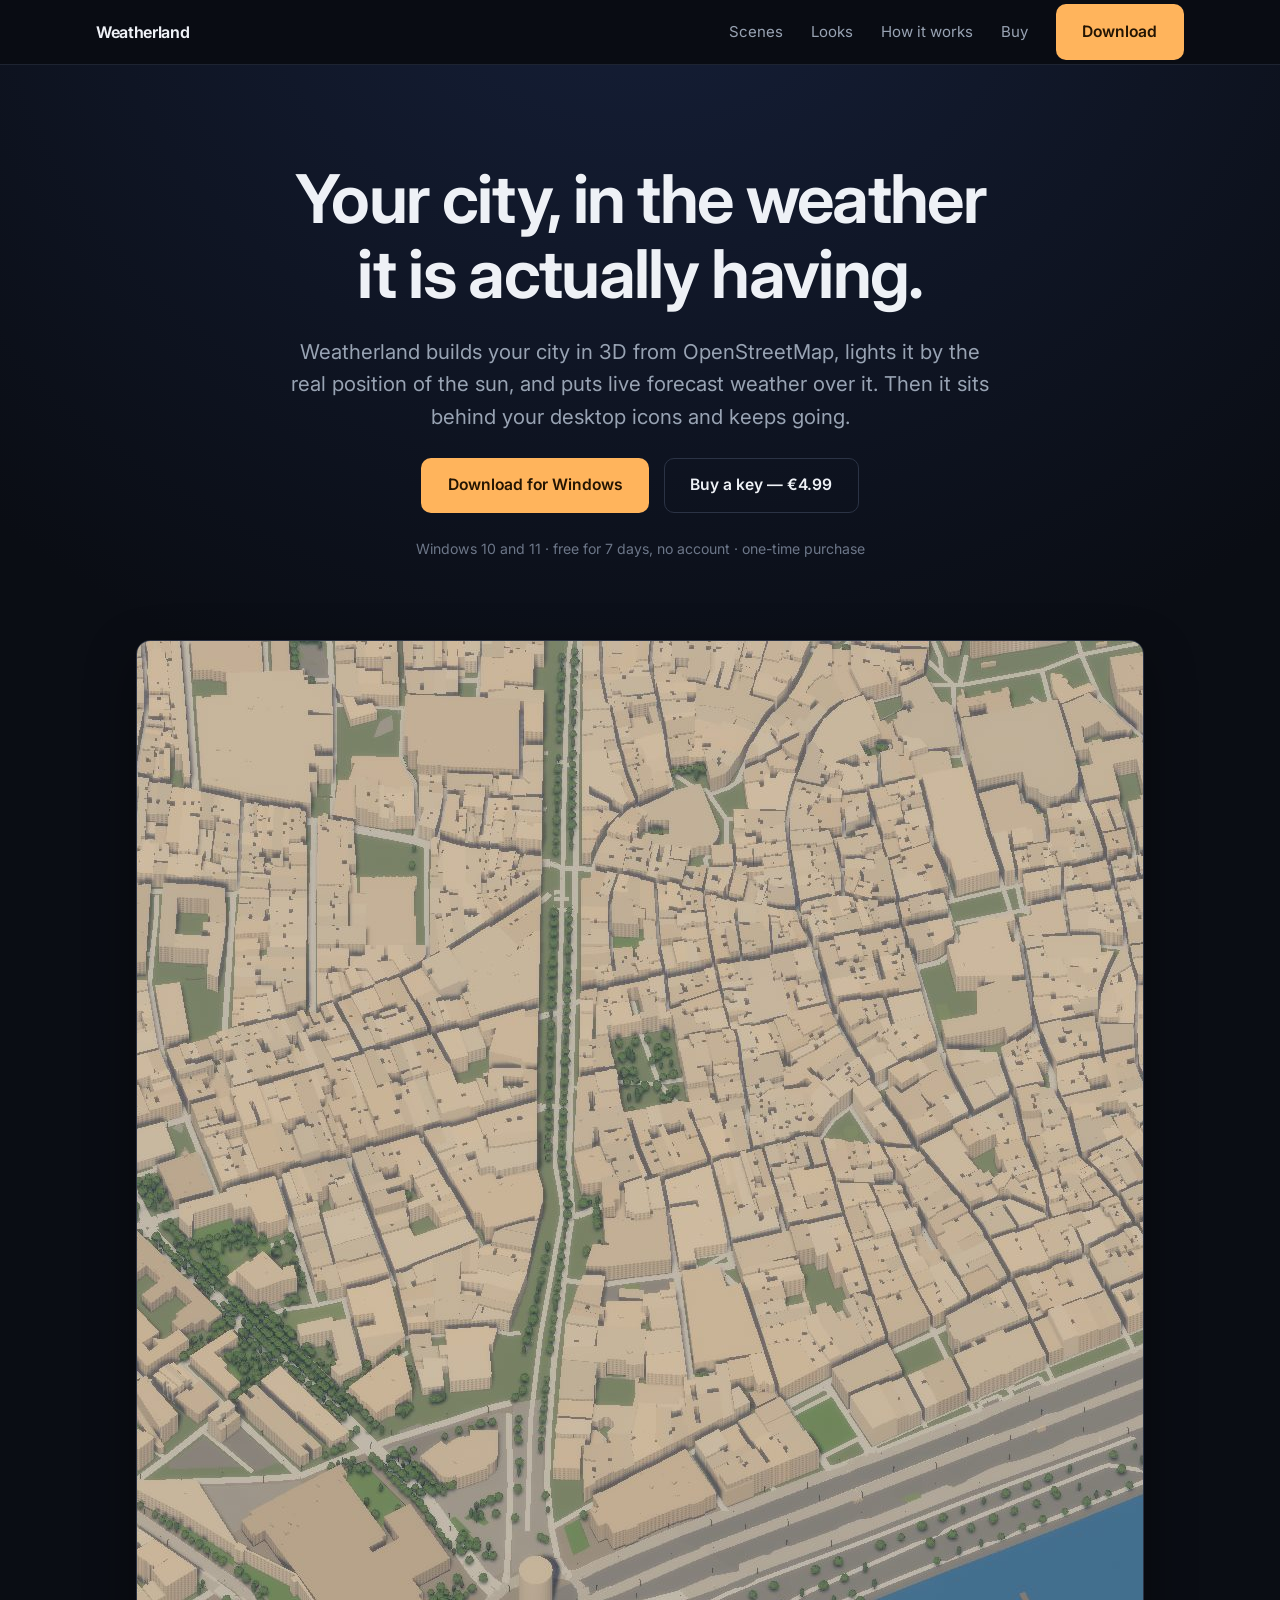
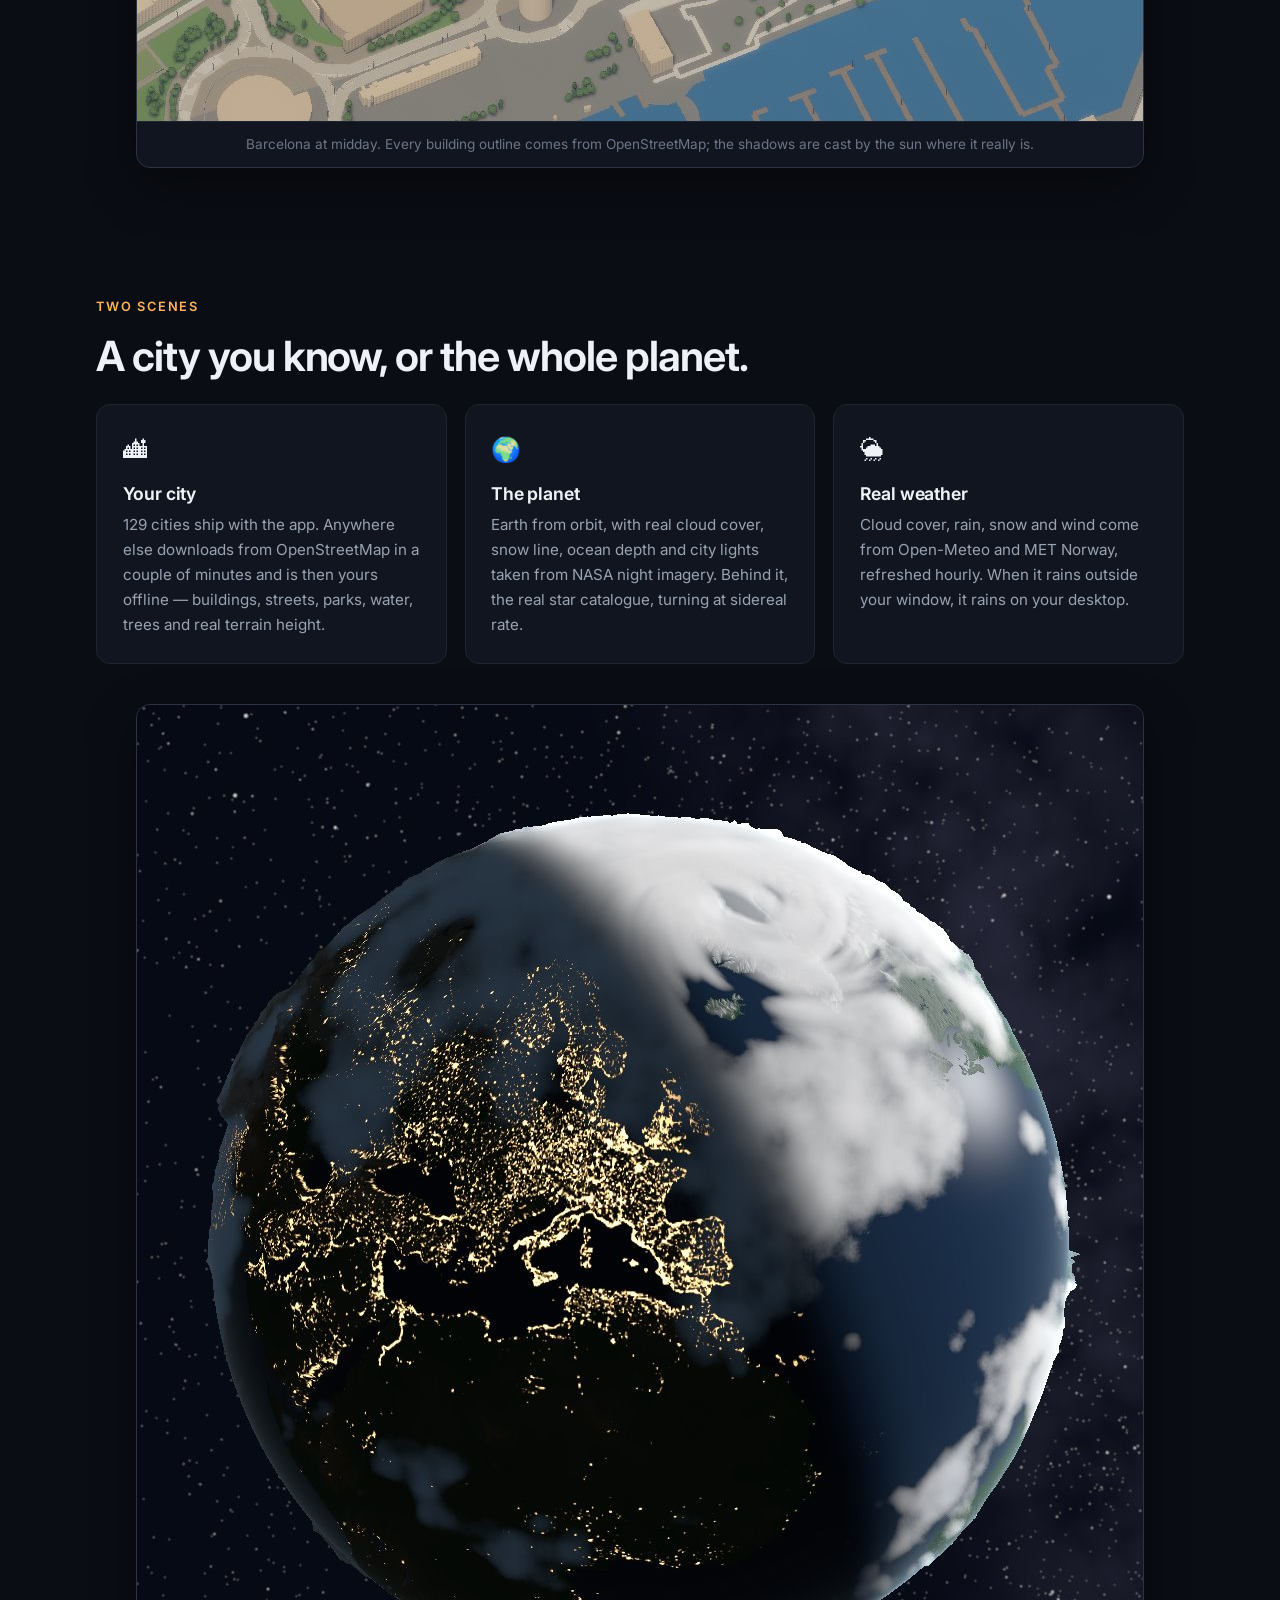
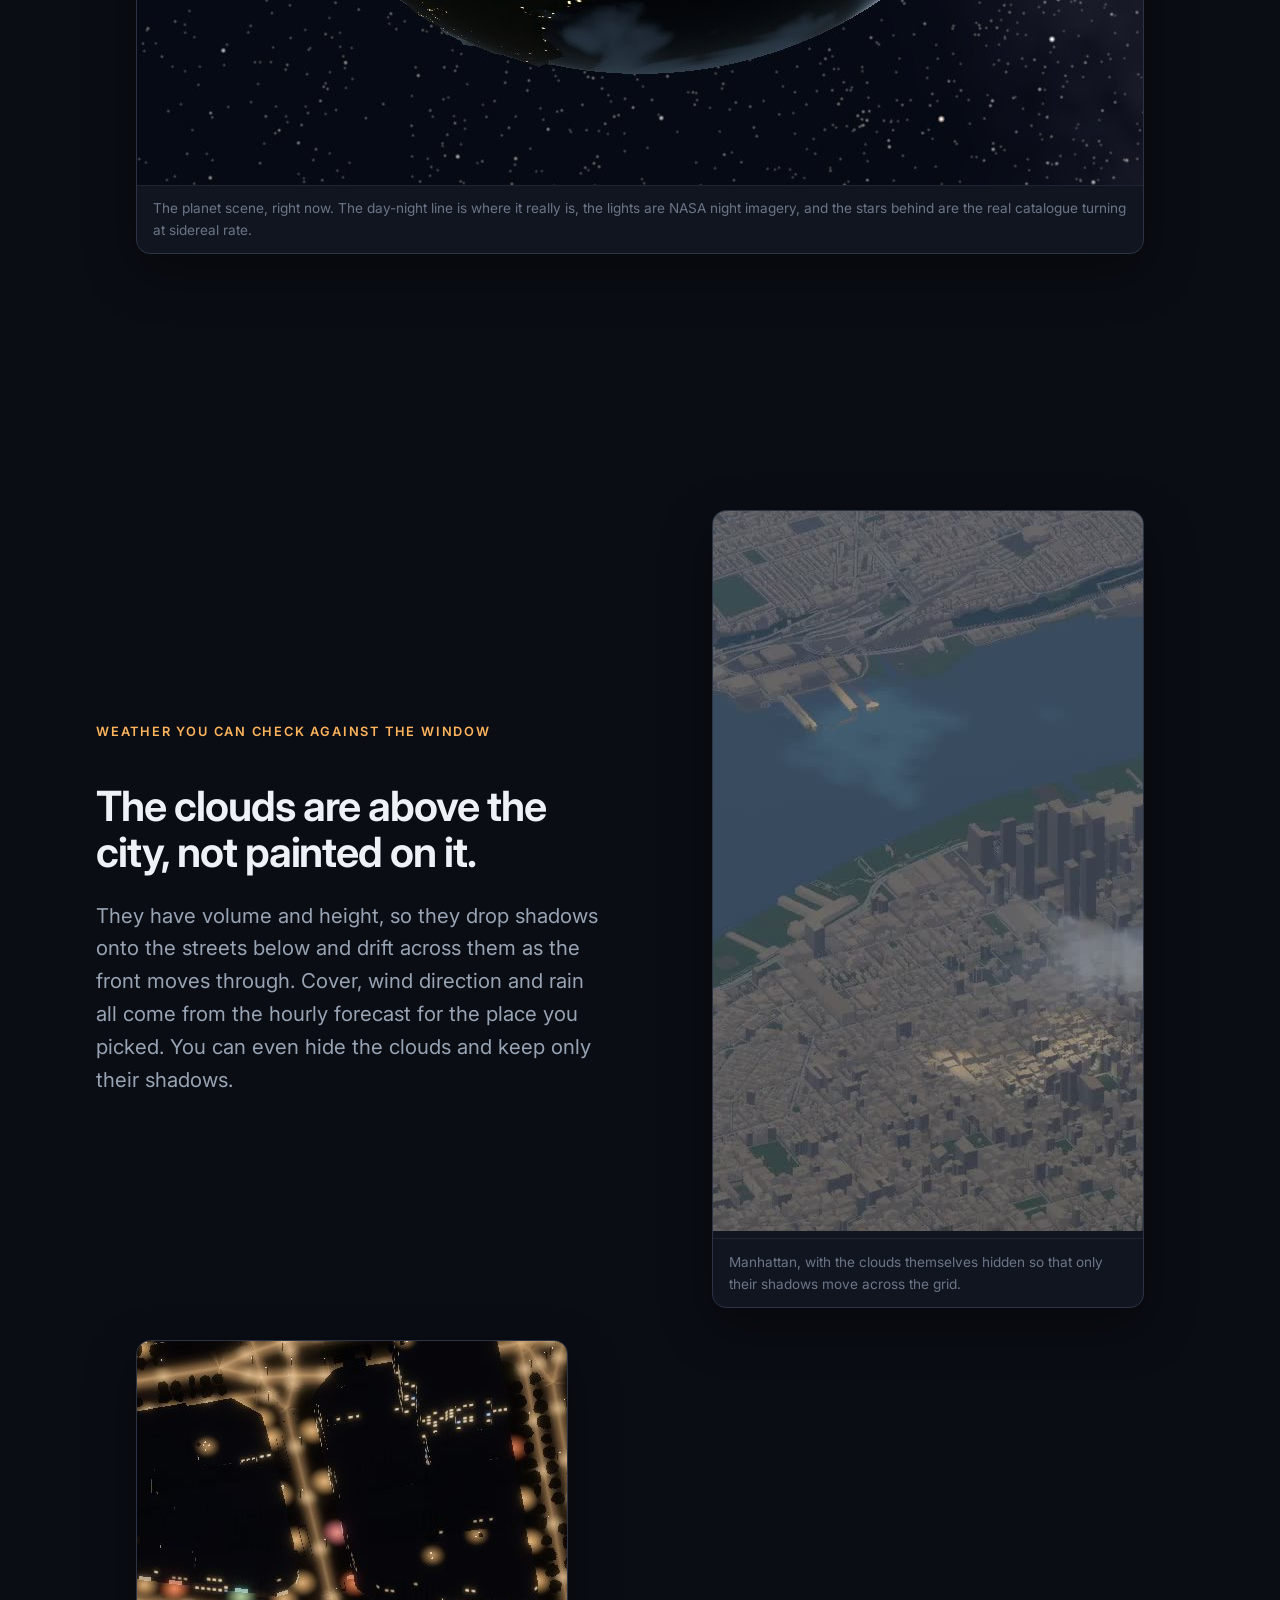
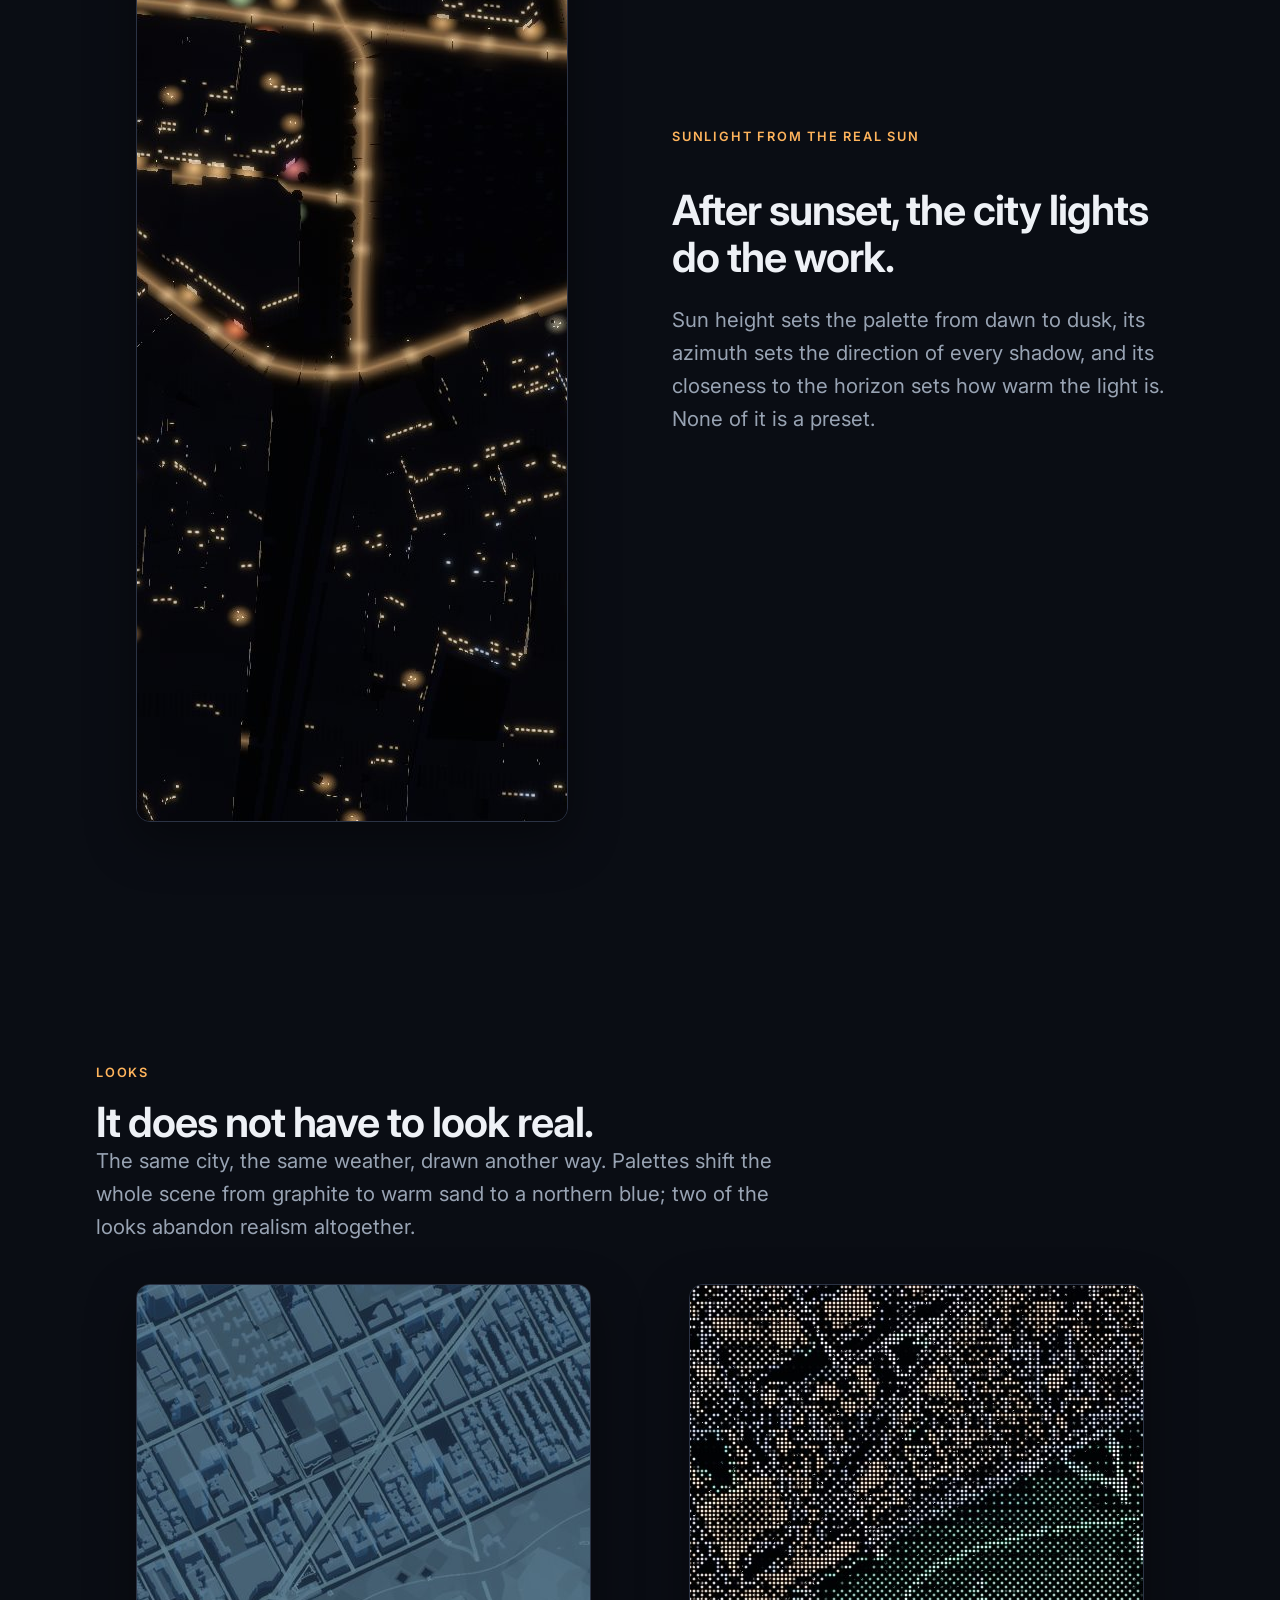
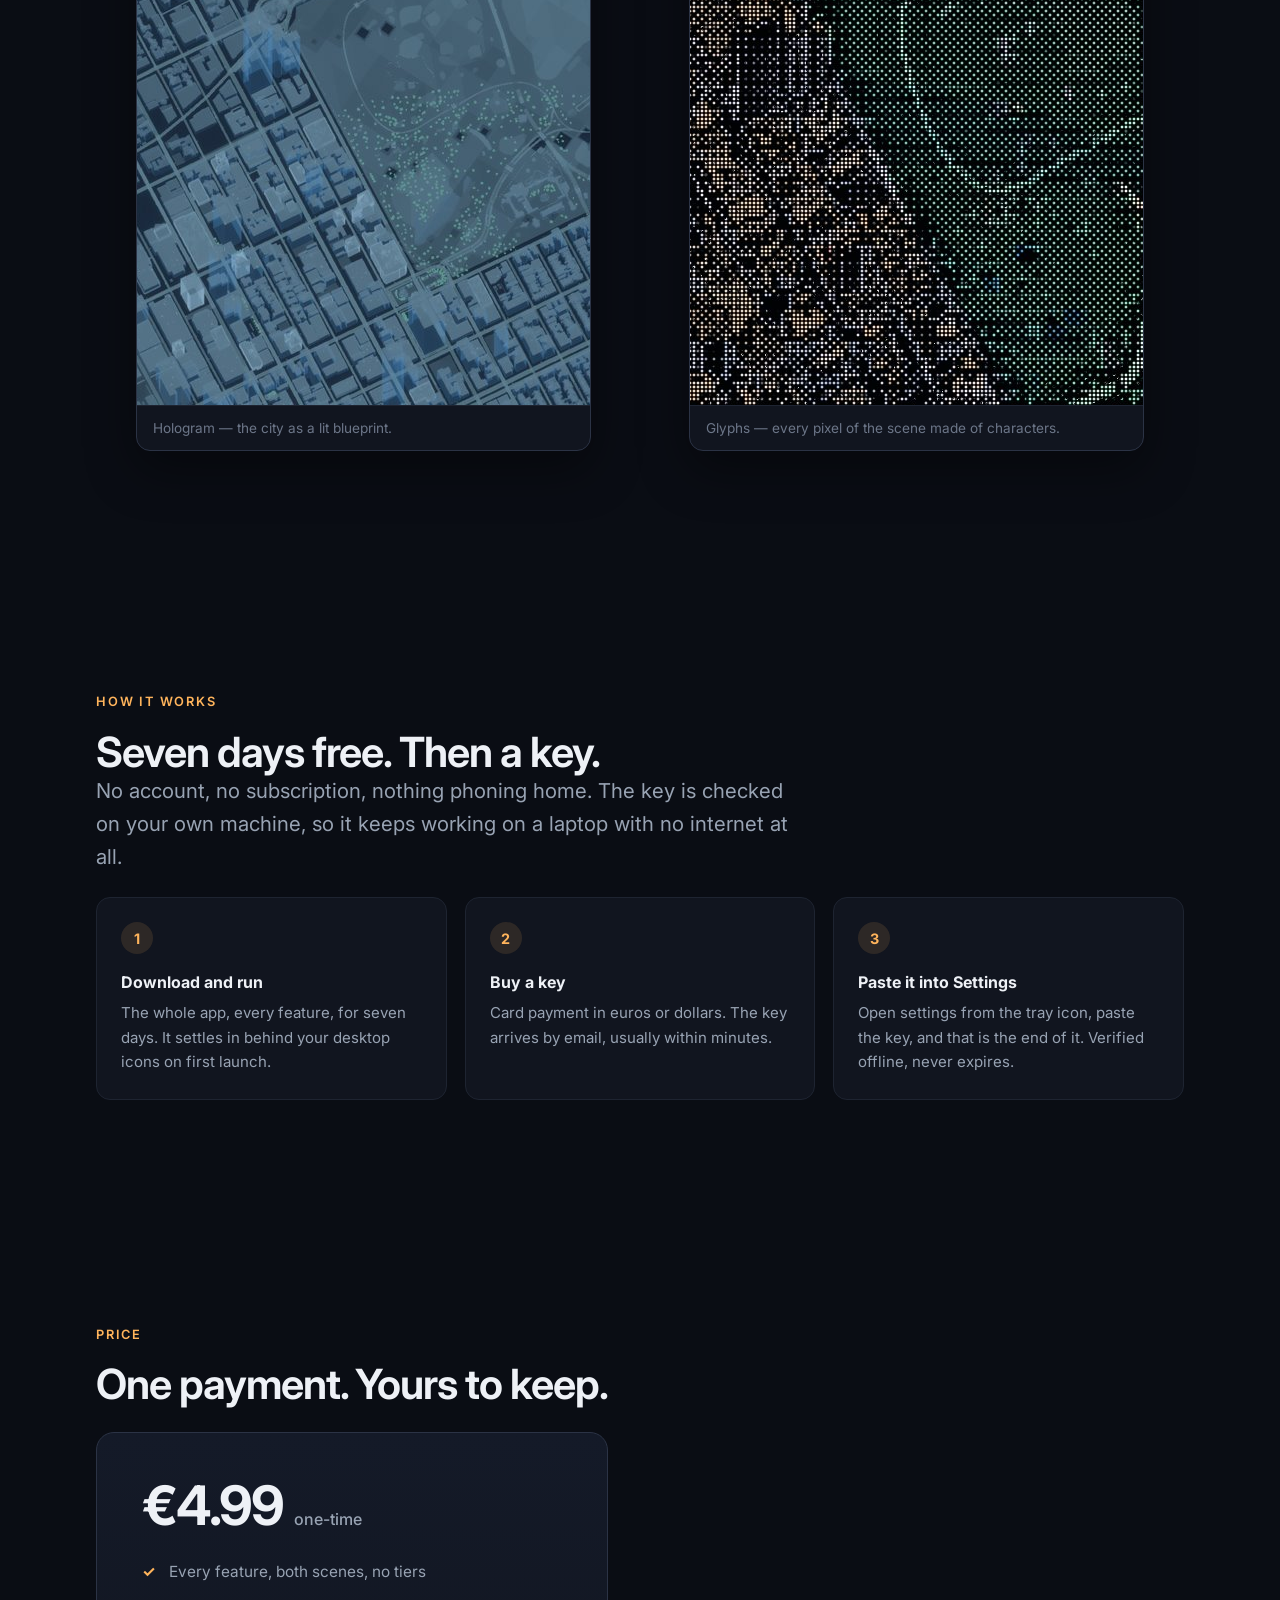
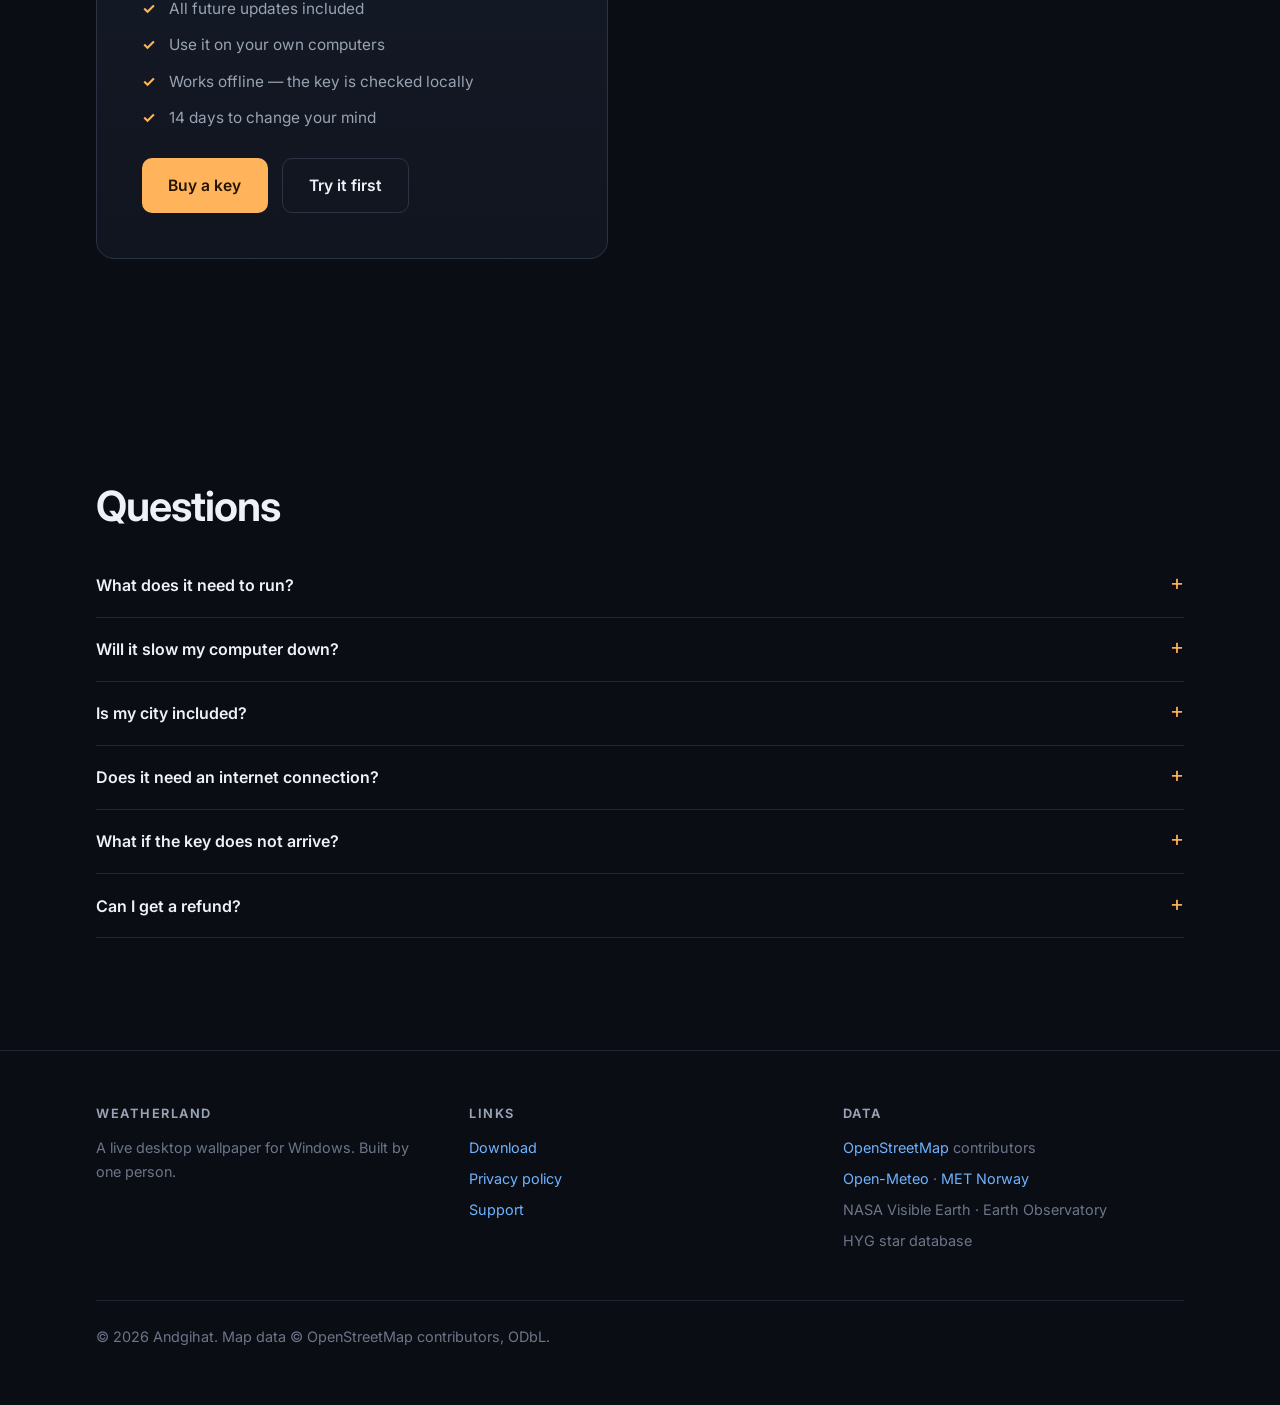
==== commit 6b101269: "Add the hologram and glyph looks" ====
--- a/index.html
+++ b/index.html
@@ -19,6 +19,7 @@
     <a class="brand" href="#top">Weatherland</a>
     <nav>
       <a class="hide-s" href="#scenes">Scenes</a>
+      <a class="hide-s" href="#looks">Looks</a>
       <a class="hide-s" href="#how">How it works</a>
       <a href="#buy">Buy</a>
       <a class="btn btn-main" href="https://github.com/Andgihat/weatherland/releases/latest">Download</a>
@@ -105,6 +106,26 @@
   </div>
 </section>
 
+<section id="looks">
+  <div class="wrap stack">
+    <div>
+      <p class="eyebrow">Looks</p>
+      <h2>It does not have to look real.</h2>
+      <p class="lede">The same city, the same weather, drawn another way. Palettes shift the whole scene from graphite to warm sand to a northern blue; two of the looks abandon realism altogether.</p>
+    </div>
+    <div class="grid">
+      <figure class="shot">
+        <img loading="lazy" src="shots/city-holo.jpg" width="1280" height="720" alt="Manhattan around Central Park drawn as a blue hologram: pale blue building volumes and street lines glowing on a dark blue ground.">
+        <figcaption>Hologram — the city as a lit blueprint.</figcaption>
+      </figure>
+      <figure class="shot">
+        <img loading="lazy" src="shots/city-glyph.jpg" width="1280" height="720" alt="The same district rendered entirely out of small text characters, the park and the street grid emerging from a field of glyphs.">
+        <figcaption>Glyphs — every pixel of the scene made of characters.</figcaption>
+      </figure>
+    </div>
+  </div>
+</section>
+
 <section id="how">
   <div class="wrap stack">
     <div>
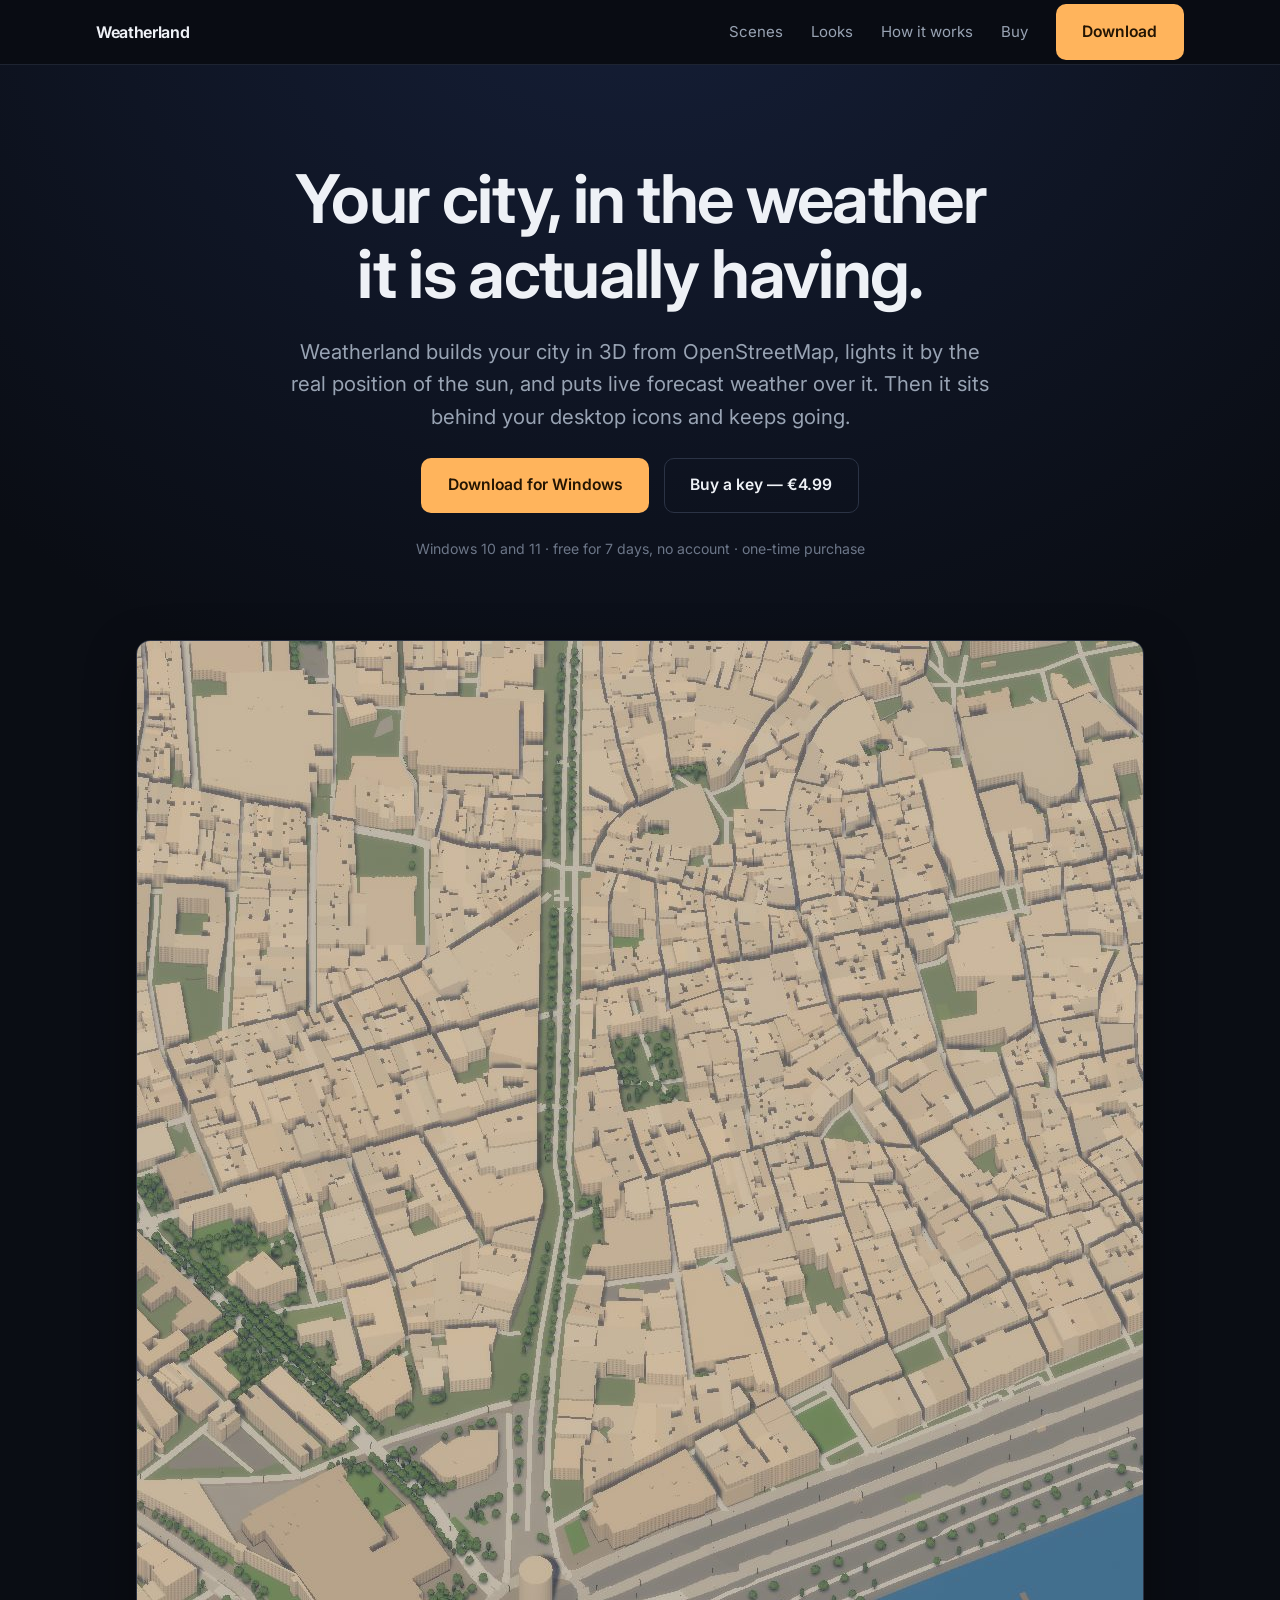
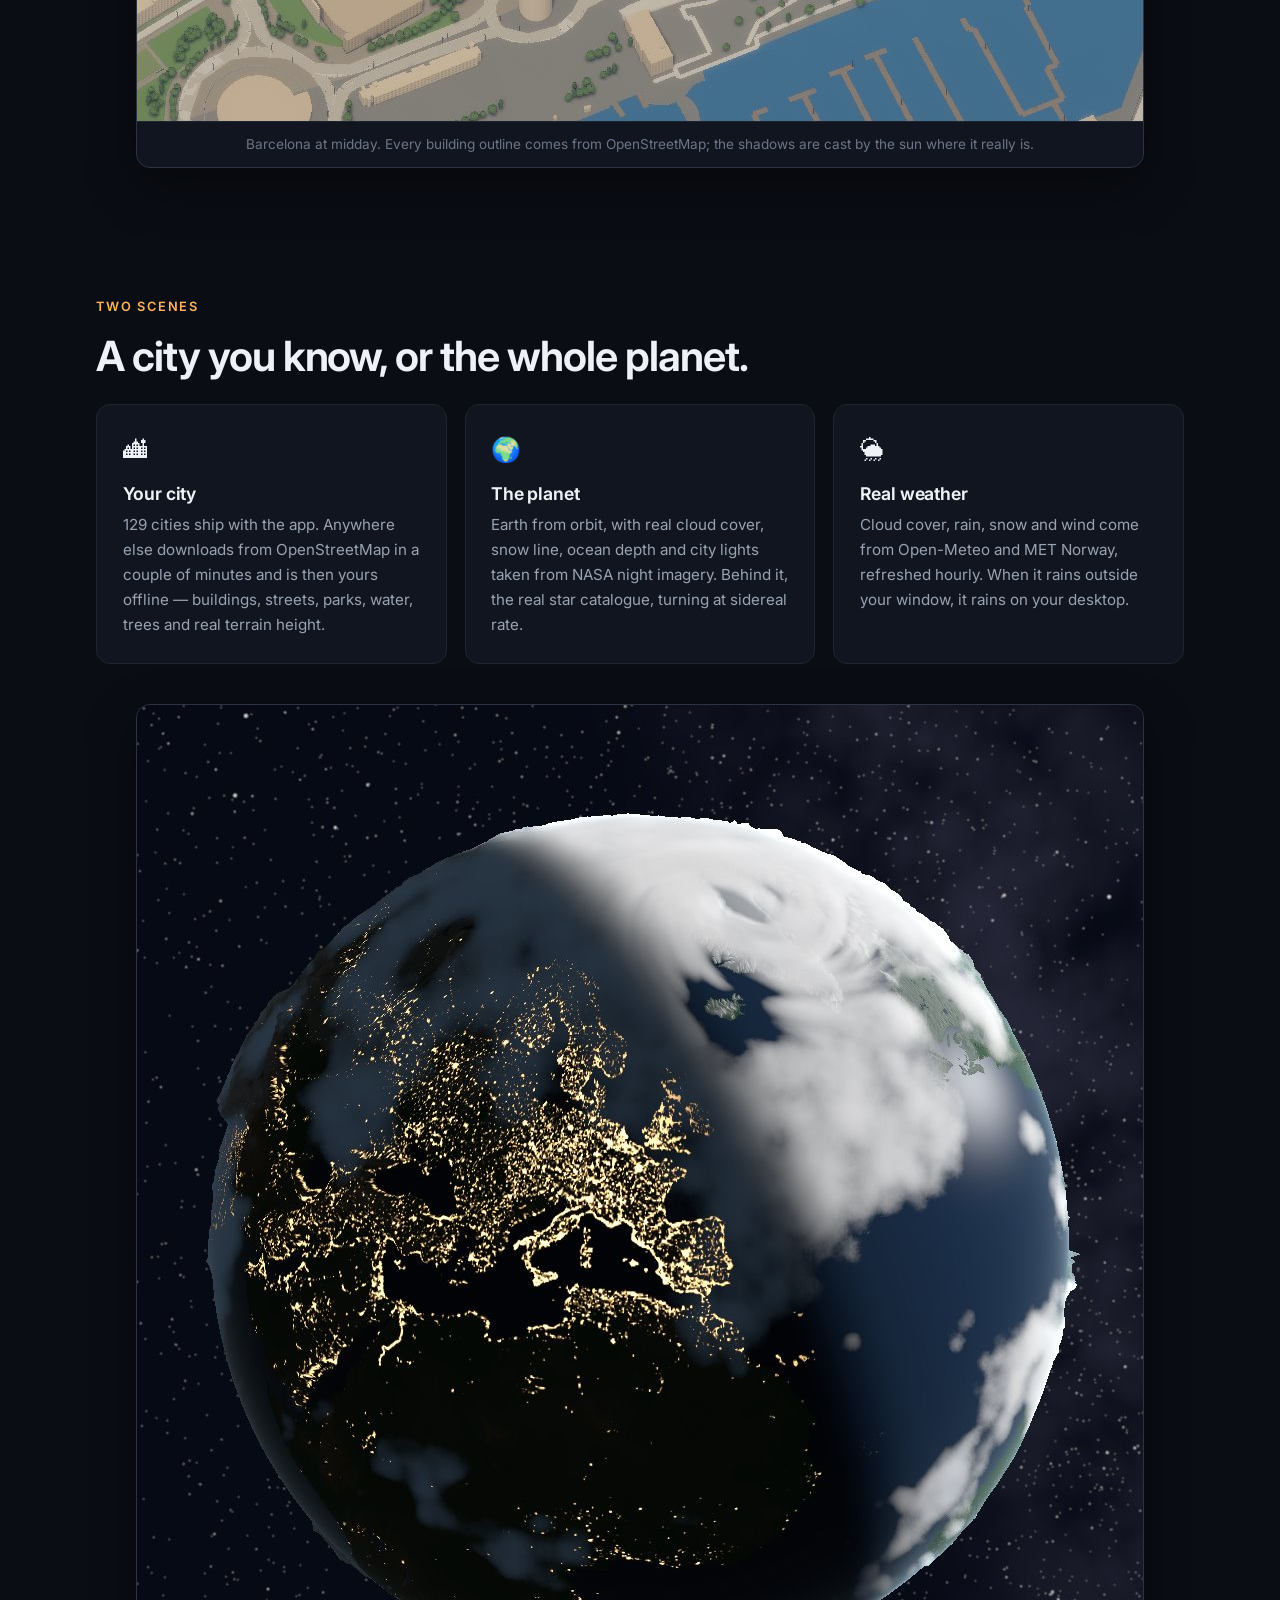
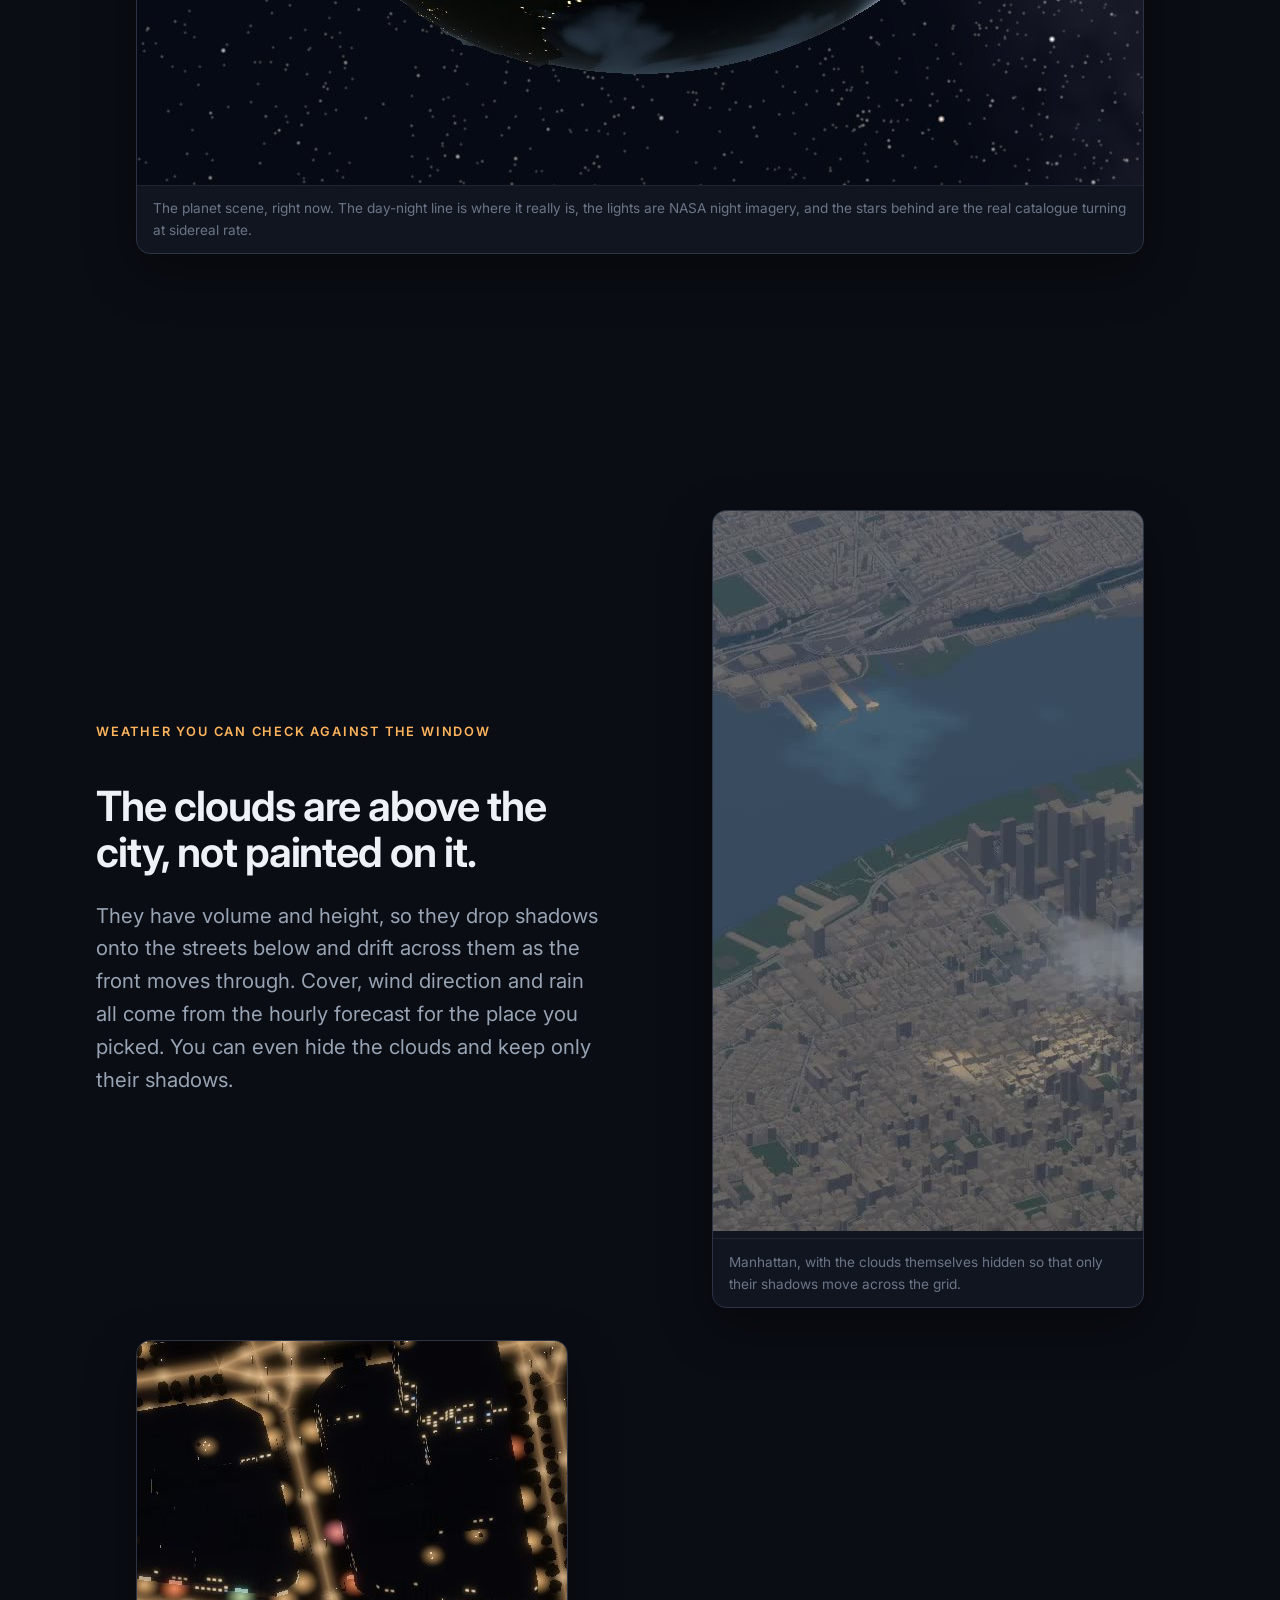
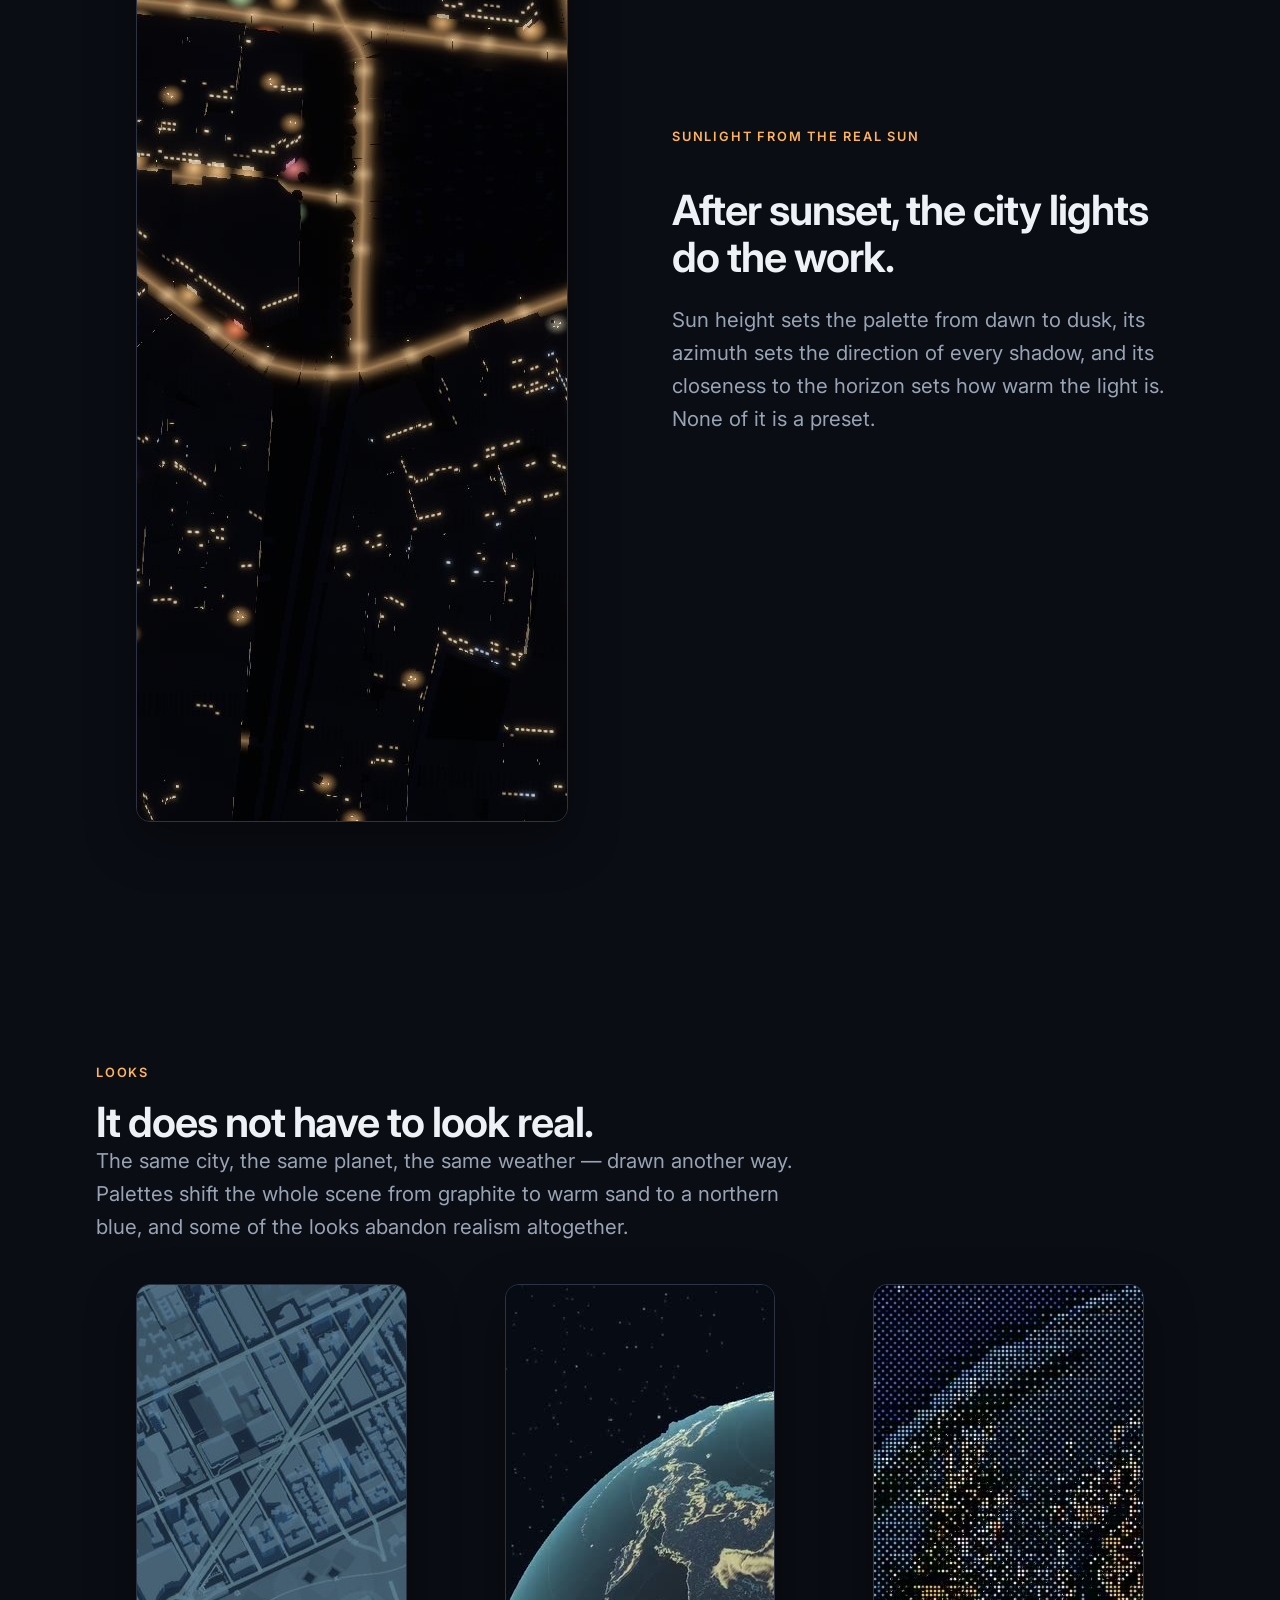
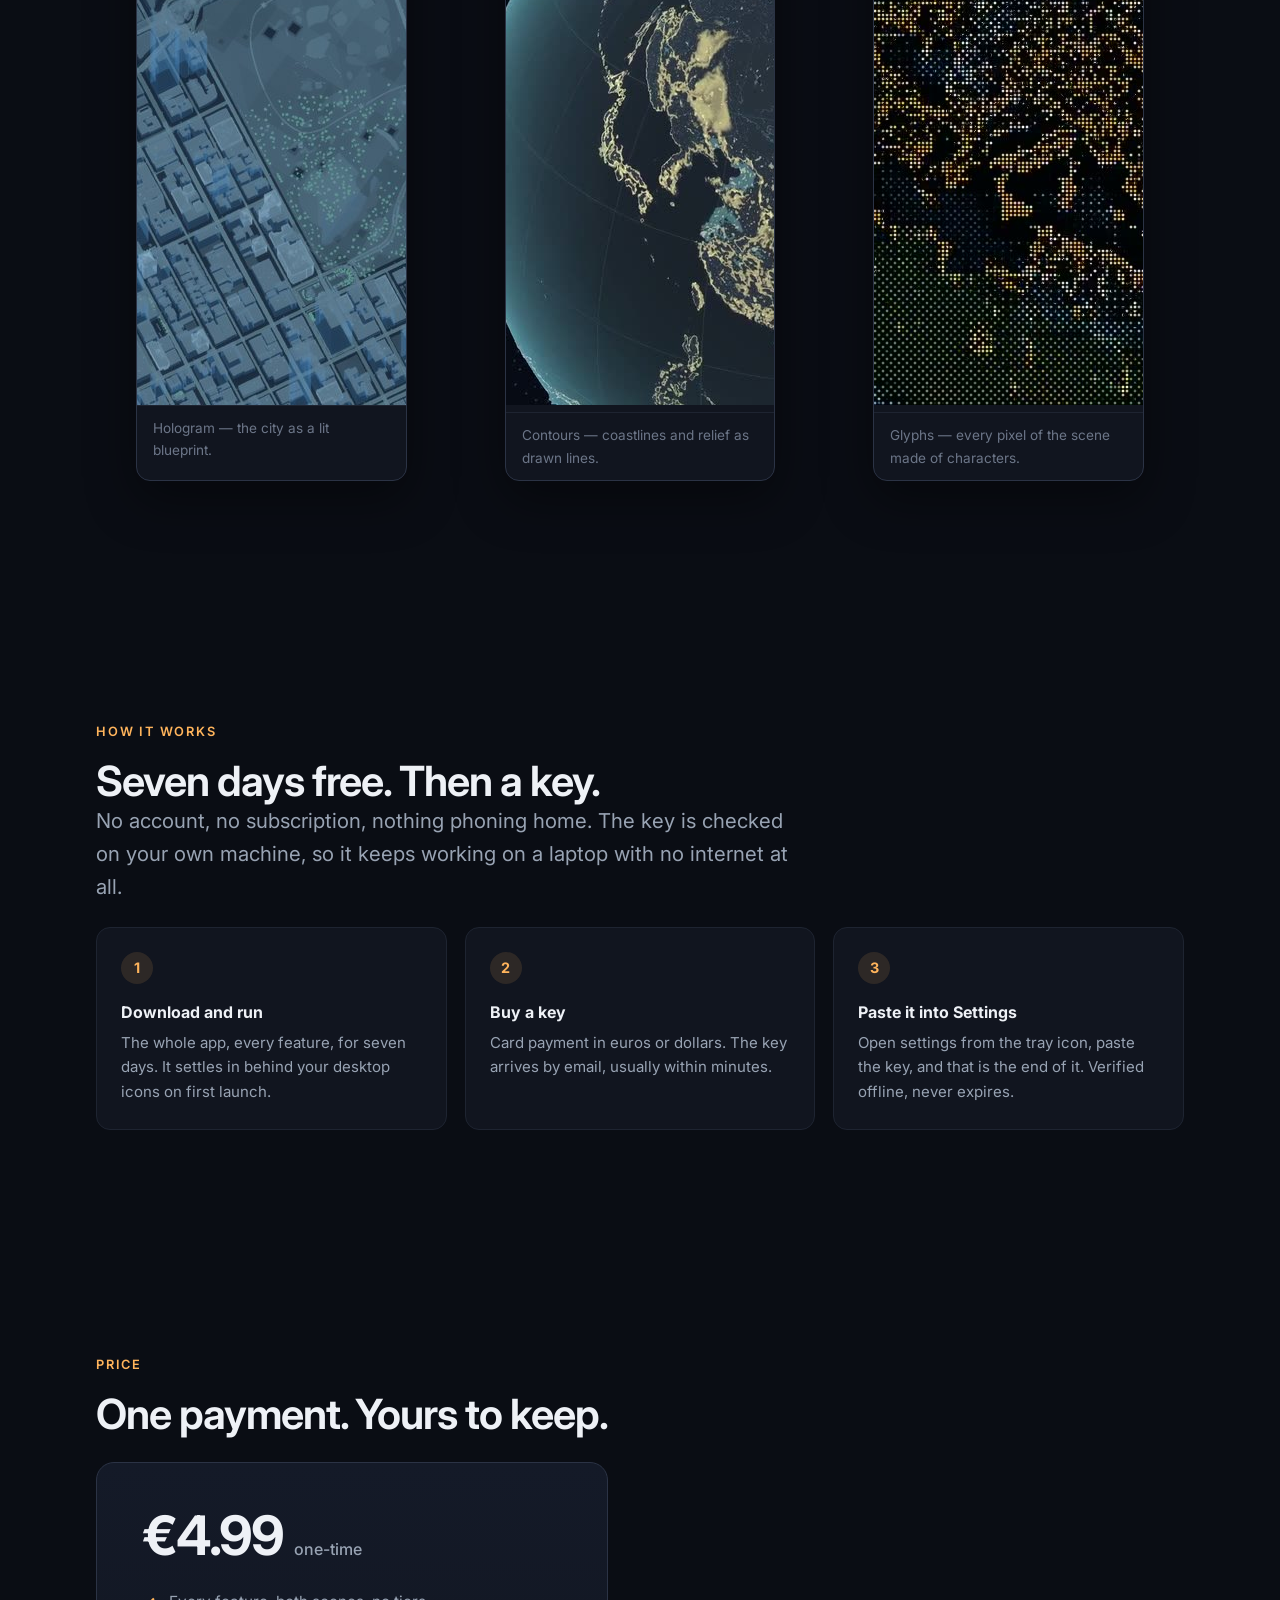
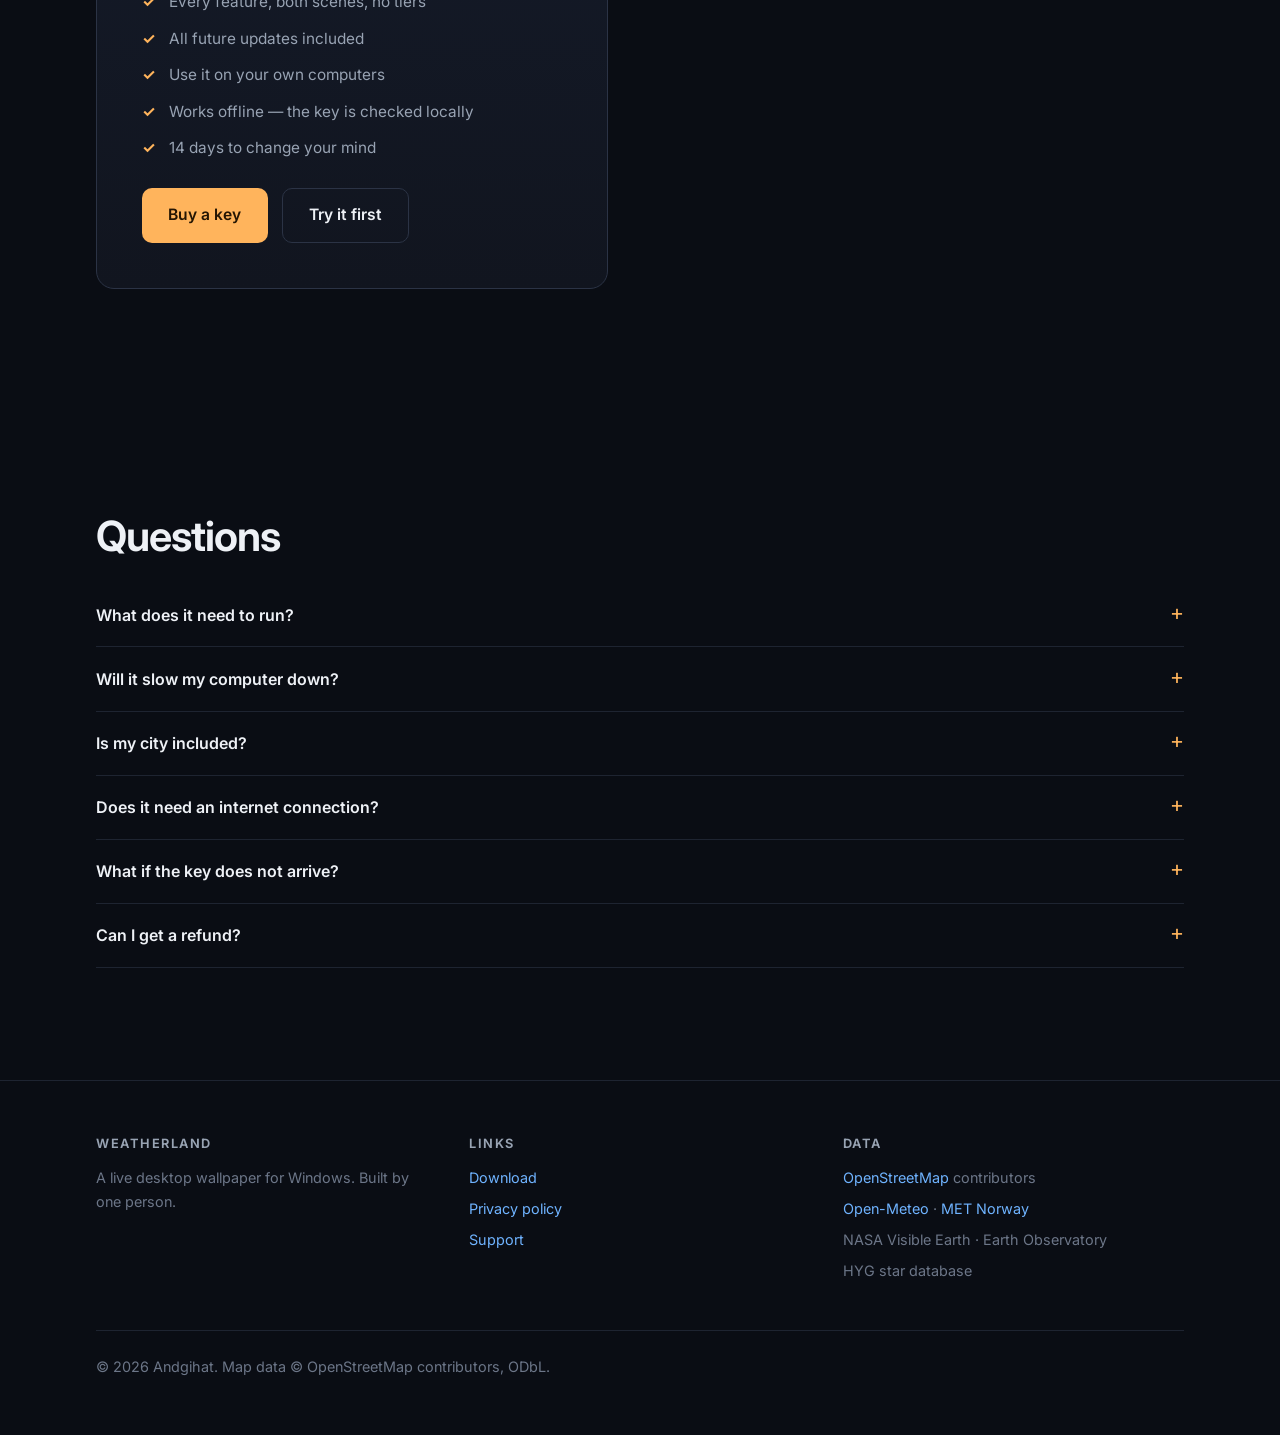
==== commit c41baf5f: "Add the contour and glyph planet clips to Looks" ====
--- a/index.html
+++ b/index.html
@@ -111,7 +111,7 @@
     <div>
       <p class="eyebrow">Looks</p>
       <h2>It does not have to look real.</h2>
-      <p class="lede">The same city, the same weather, drawn another way. Palettes shift the whole scene from graphite to warm sand to a northern blue; two of the looks abandon realism altogether.</p>
+      <p class="lede">The same city, the same planet, the same weather — drawn another way. Palettes shift the whole scene from graphite to warm sand to a northern blue, and some of the looks abandon realism altogether.</p>
     </div>
     <div class="grid">
       <figure class="shot">
@@ -119,7 +119,19 @@
         <figcaption>Hologram — the city as a lit blueprint.</figcaption>
       </figure>
       <figure class="shot">
-        <img loading="lazy" src="shots/city-glyph.jpg" width="1280" height="720" alt="The same district rendered entirely out of small text characters, the park and the street grid emerging from a field of glyphs.">
+        <video autoplay muted loop playsinline preload="none" width="1280" height="720"
+               poster="shots/globe-outline-poster.jpg"
+               aria-label="Earth turning slowly, its continents drawn as pale contour lines against dark ocean, with a thin lit atmosphere at the rim and stars behind.">
+          <source src="shots/globe-outline.mp4" type="video/mp4">
+        </video>
+        <figcaption>Contours — coastlines and relief as drawn lines.</figcaption>
+      </figure>
+      <figure class="shot">
+        <video autoplay muted loop playsinline preload="none" width="1280" height="720"
+               poster="shots/globe-glyph-poster.jpg"
+               aria-label="Europe at night on a turning Earth, the whole image built from small characters: city lights as orange specks, cloud systems as bright dither.">
+          <source src="shots/globe-glyph.mp4" type="video/mp4">
+        </video>
         <figcaption>Glyphs — every pixel of the scene made of characters.</figcaption>
       </figure>
     </div>
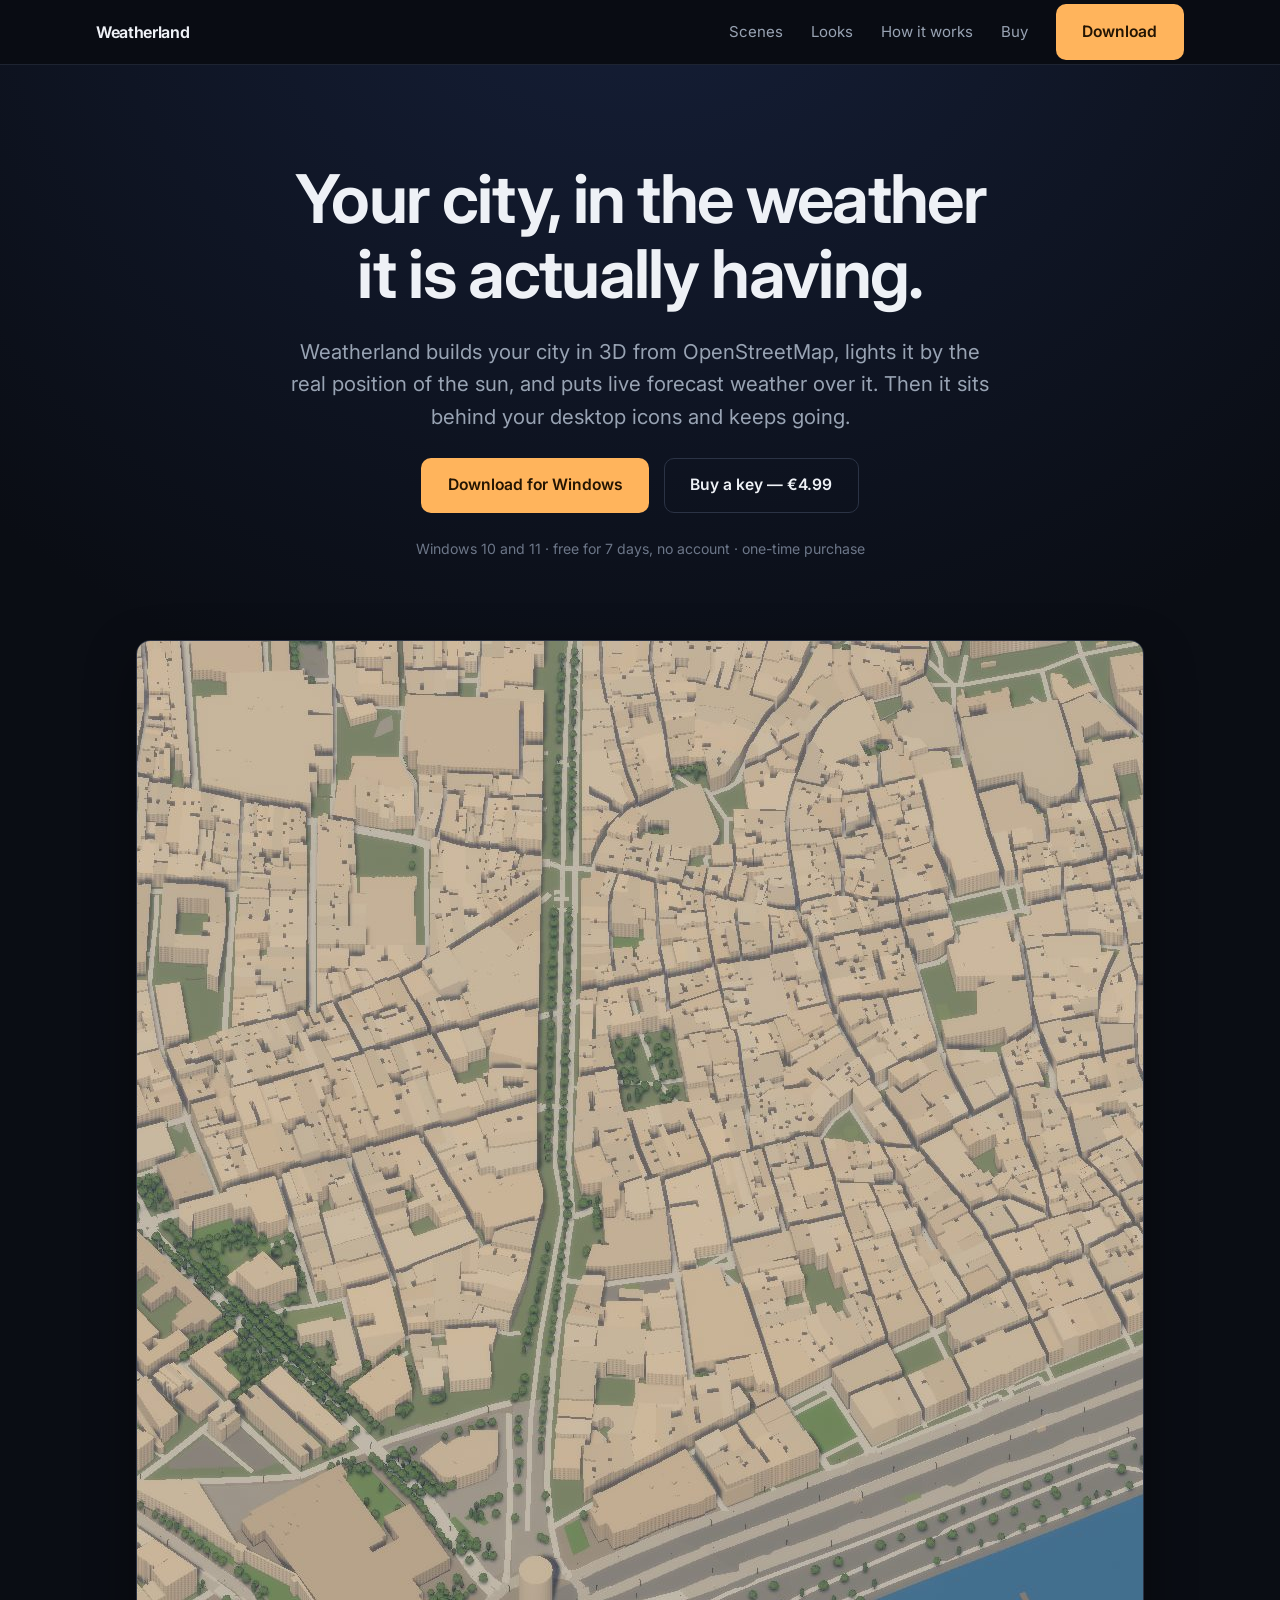
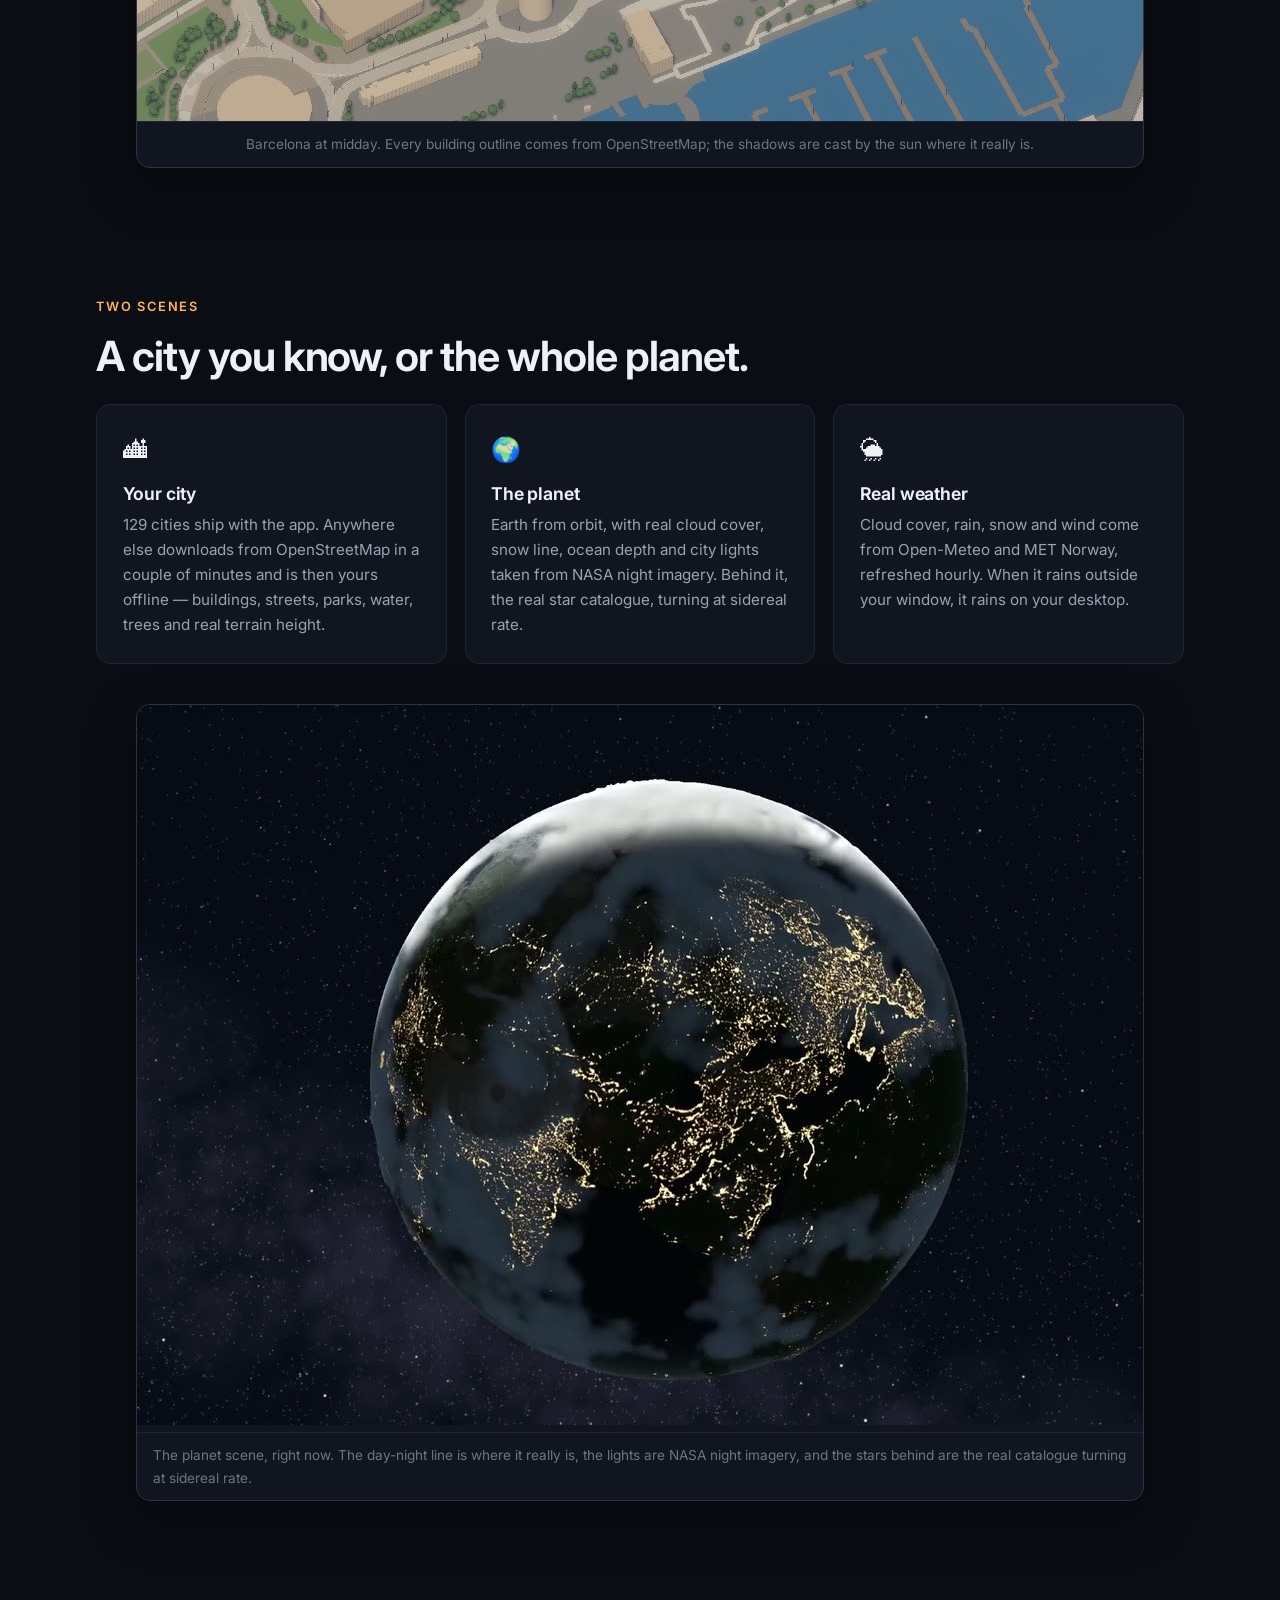
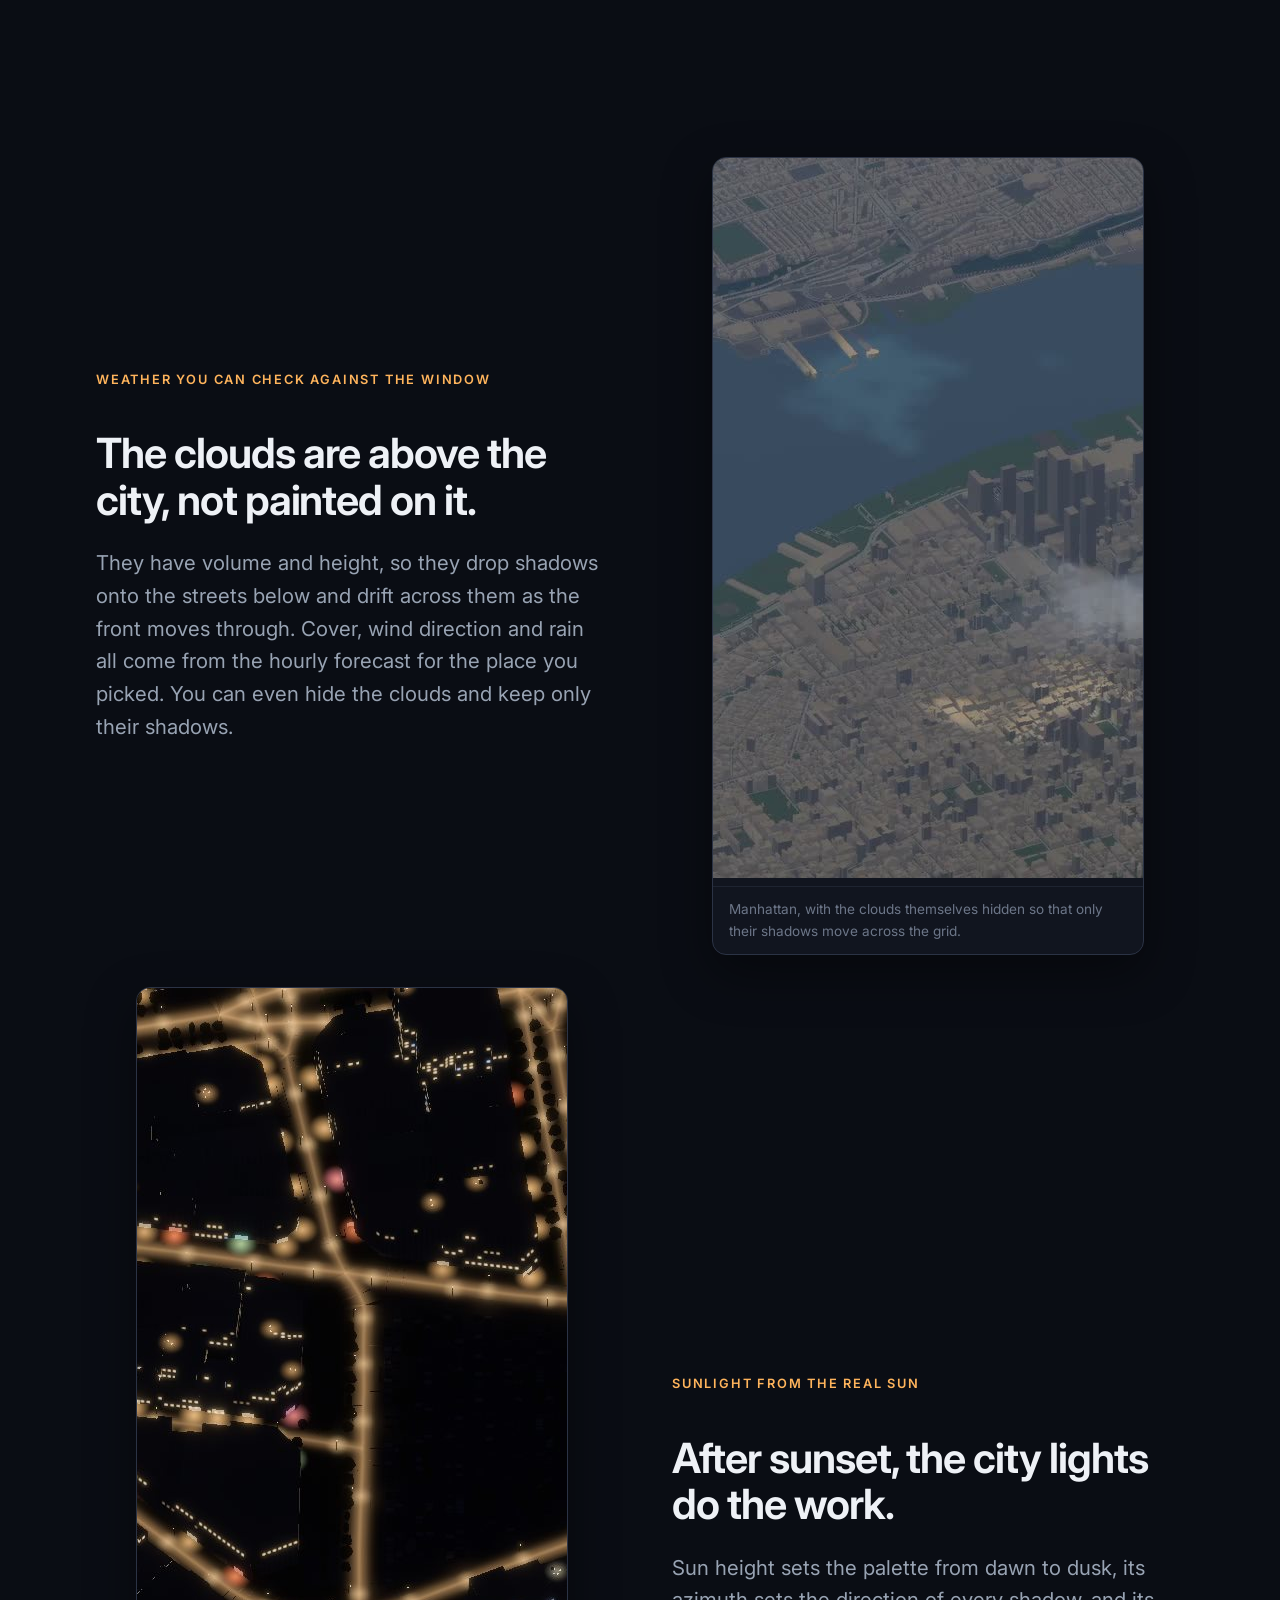
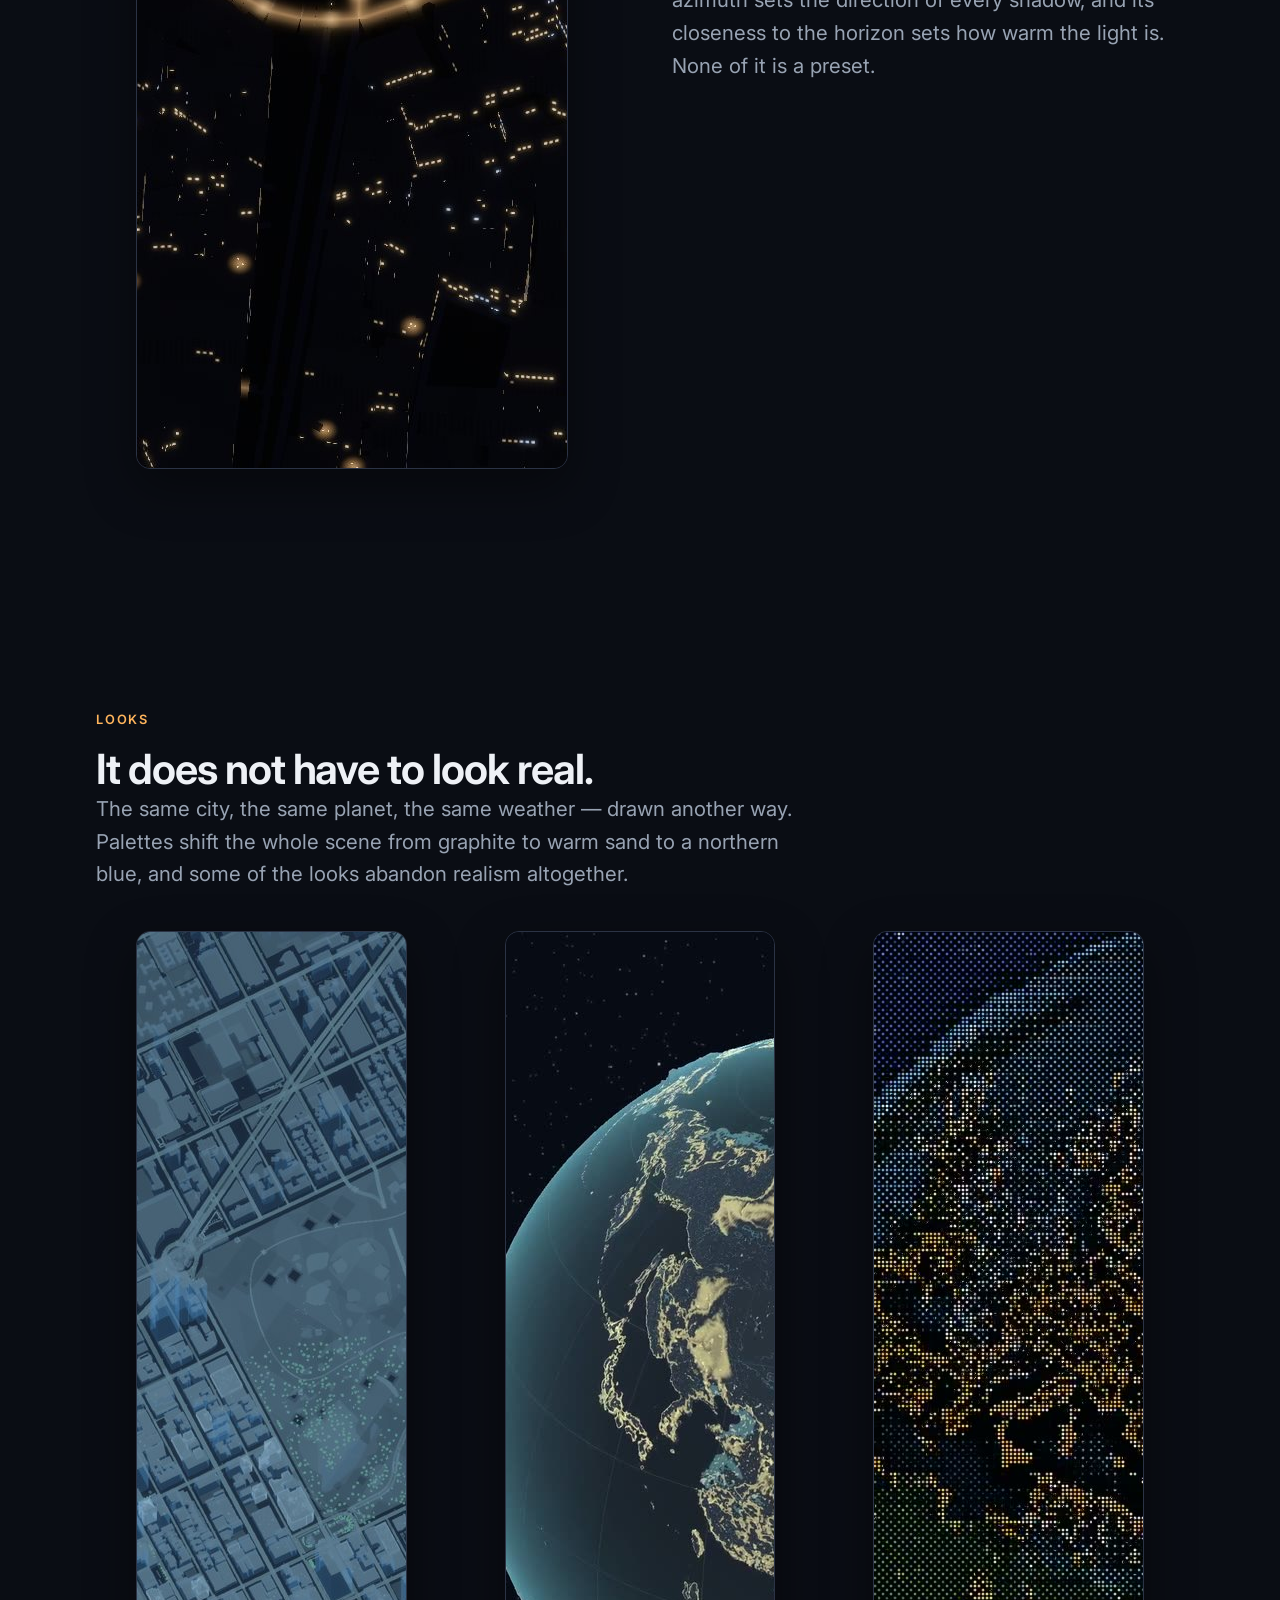
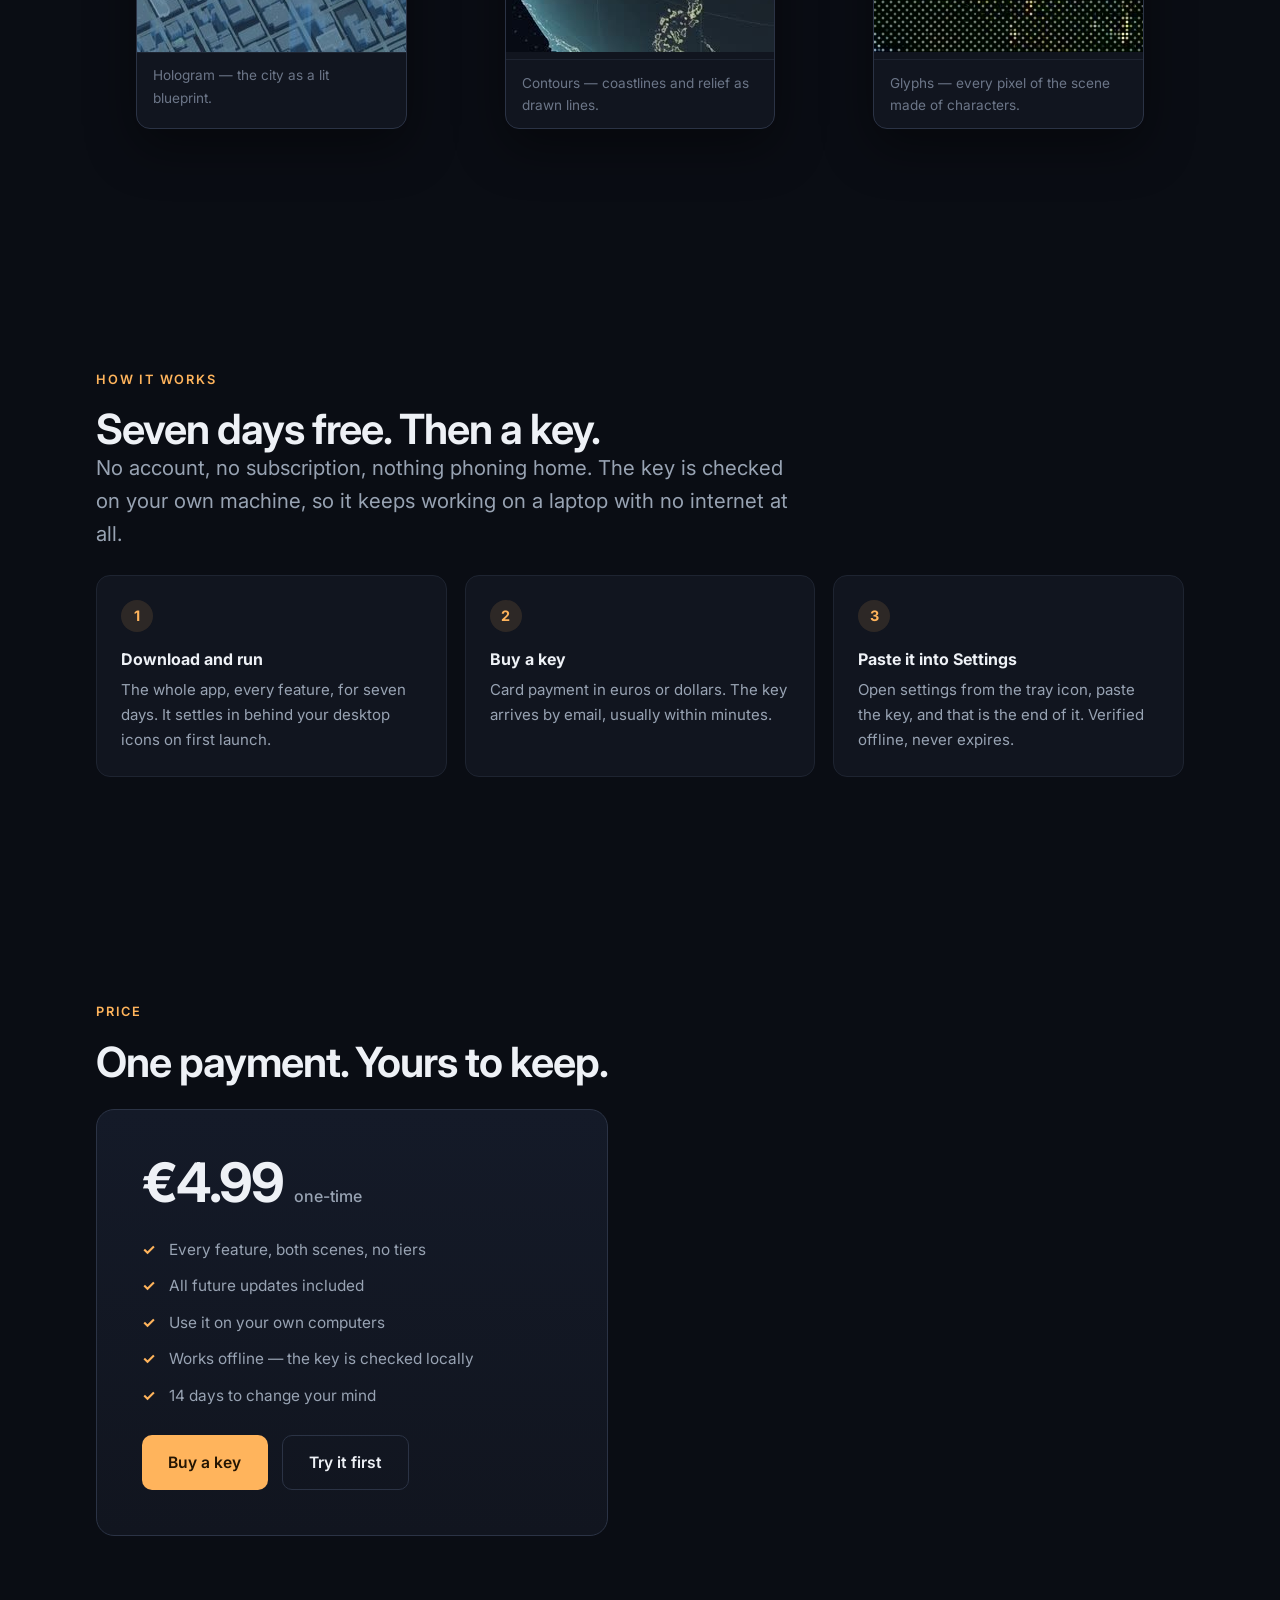
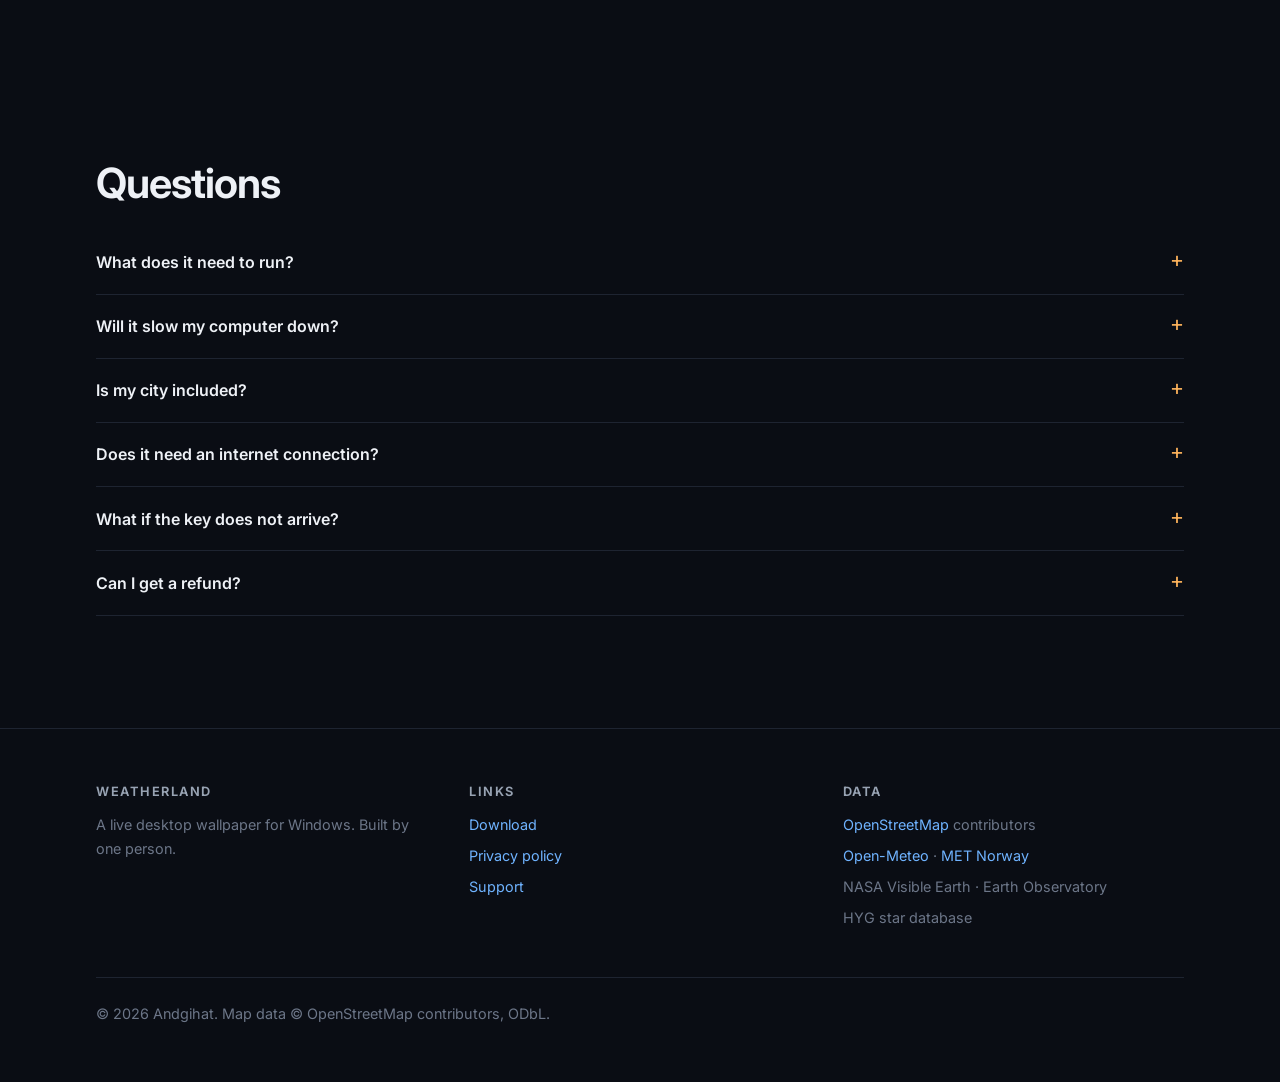
==== commit ee182038: "Replace the planet still with the turning planet" ====
--- a/index.html
+++ b/index.html
@@ -7,7 +7,7 @@
 <meta name="description" content="A live Windows wallpaper that builds your city in 3D from OpenStreetMap and puts the real weather over it. Sunlight from the real sun, clouds from live forecasts.">
 <meta property="og:title" content="Weatherland">
 <meta property="og:description" content="Your city, in 3D, in the weather it is actually having — behind your desktop icons.">
-<meta property="og:image" content="https://andgihat.github.io/weatherland/shots/city-noon.jpg">
+<meta property="og:image" content="https://andgihat.github.io/weatherland/shots/globe-poster.jpg">
 <link rel="preconnect" href="https://fonts.gstatic.com" crossorigin>
 <link rel="stylesheet" href="https://fonts.googleapis.com/css2?family=Inter:wght@400;500;600;700&display=swap">
 <link rel="stylesheet" href="style.css">
@@ -71,7 +71,11 @@
     </div>
 
     <figure class="shot">
-      <img loading="lazy" src="shots/globe.jpg" width="1920" height="1080" alt="Earth seen from orbit at night over Europe: the day-night line crosses the Atlantic, city lights trace the coastlines and rivers, cloud systems sit over the ocean, and real stars fill the sky behind.">
+      <video autoplay muted loop playsinline preload="none" width="1280" height="720"
+             poster="shots/globe-poster.jpg"
+             aria-label="Earth turning at night above Europe: city lights trace the coastlines and rivers, cloud systems drift over the Atlantic, snow covers the Arctic, and the Milky Way lies behind.">
+        <source src="shots/globe.mp4" type="video/mp4">
+      </video>
       <figcaption>The planet scene, right now. The day-night line is where it really is, the lights are NASA night imagery, and the stars behind are the real catalogue turning at sidereal rate.</figcaption>
     </figure>
   </div>
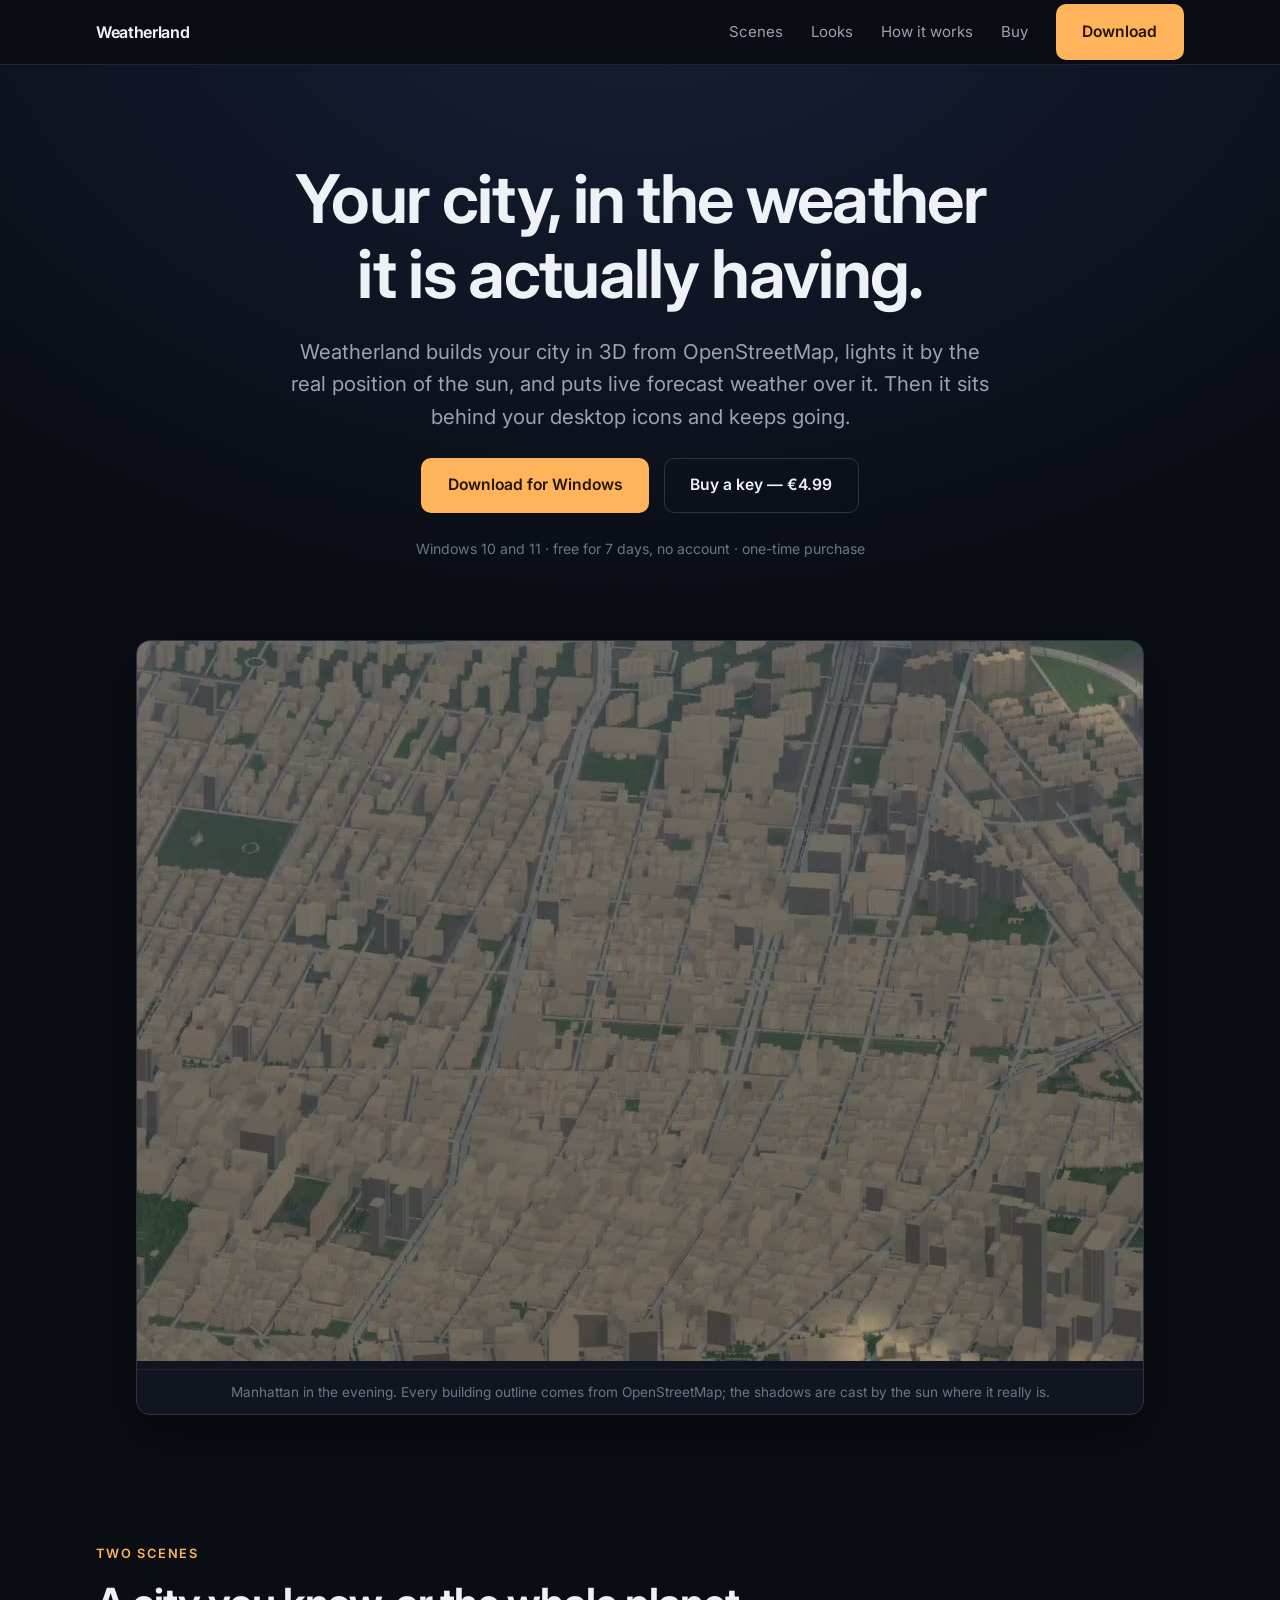
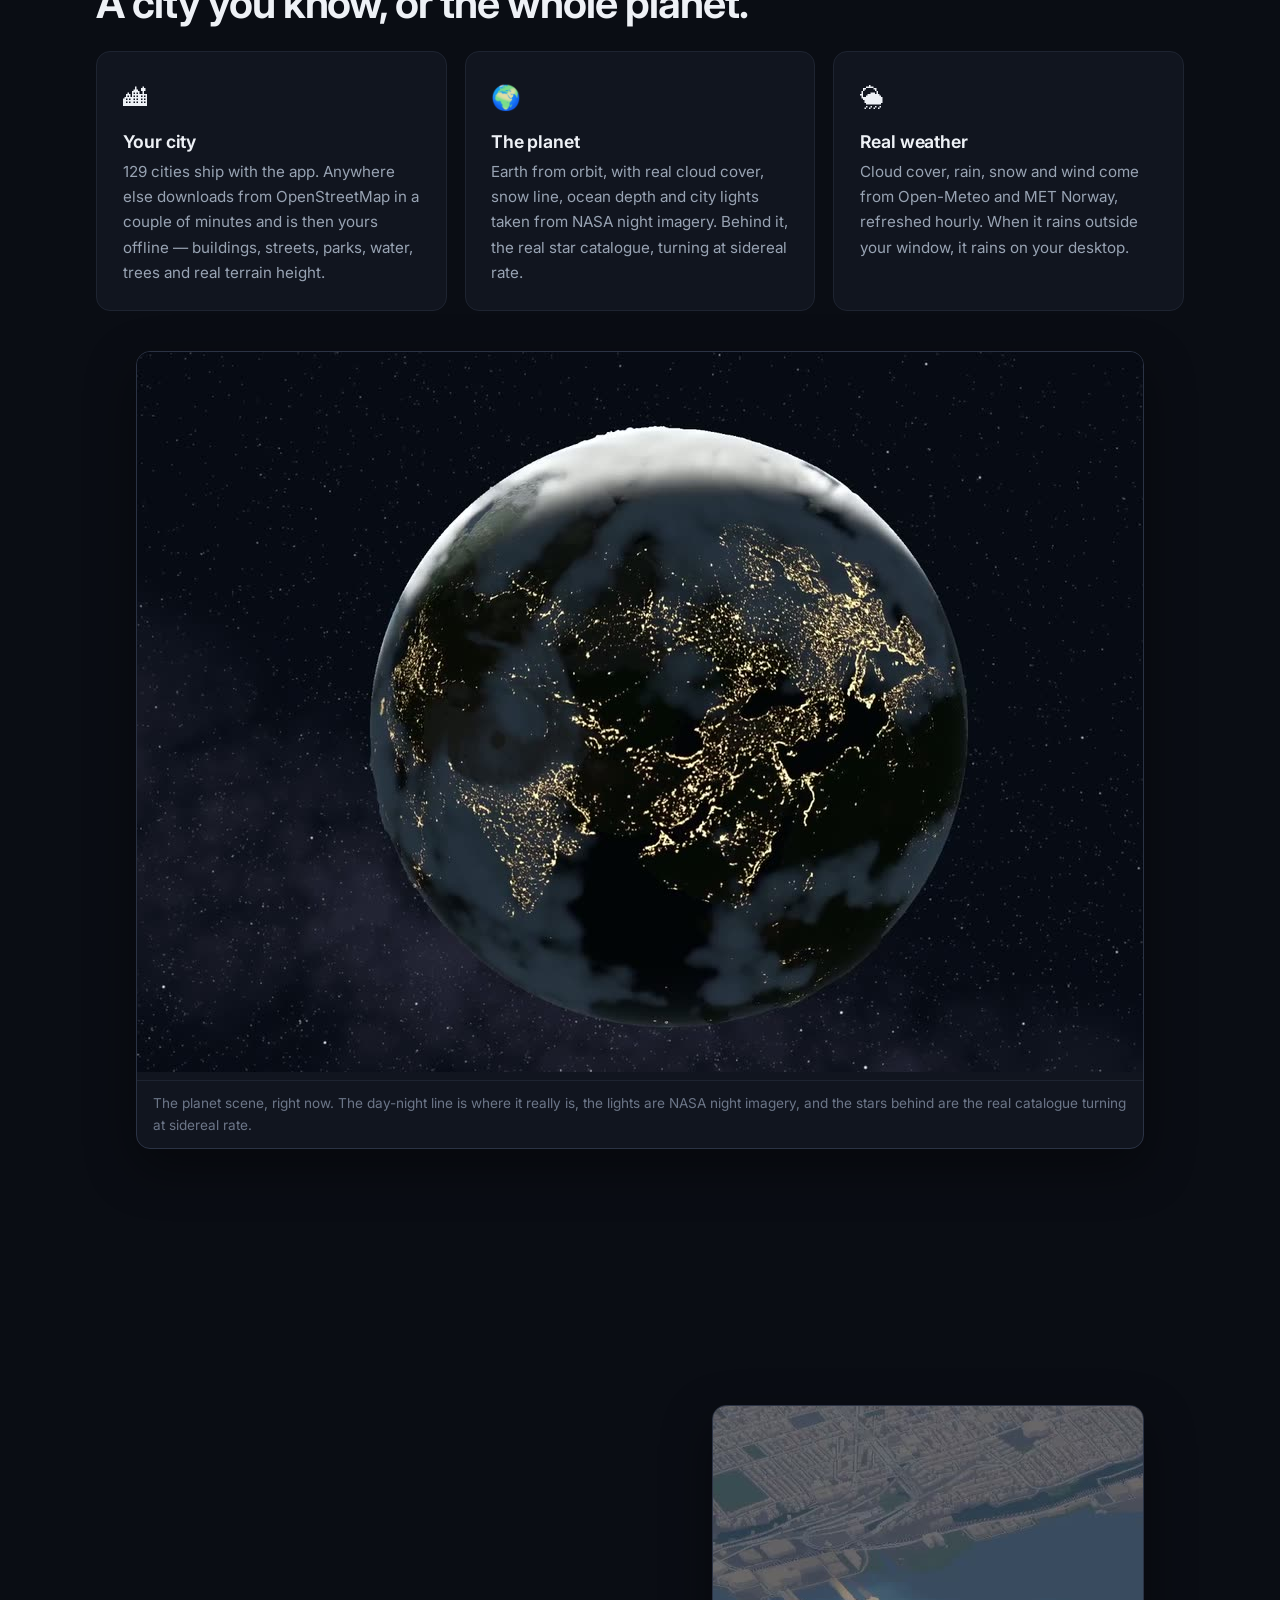
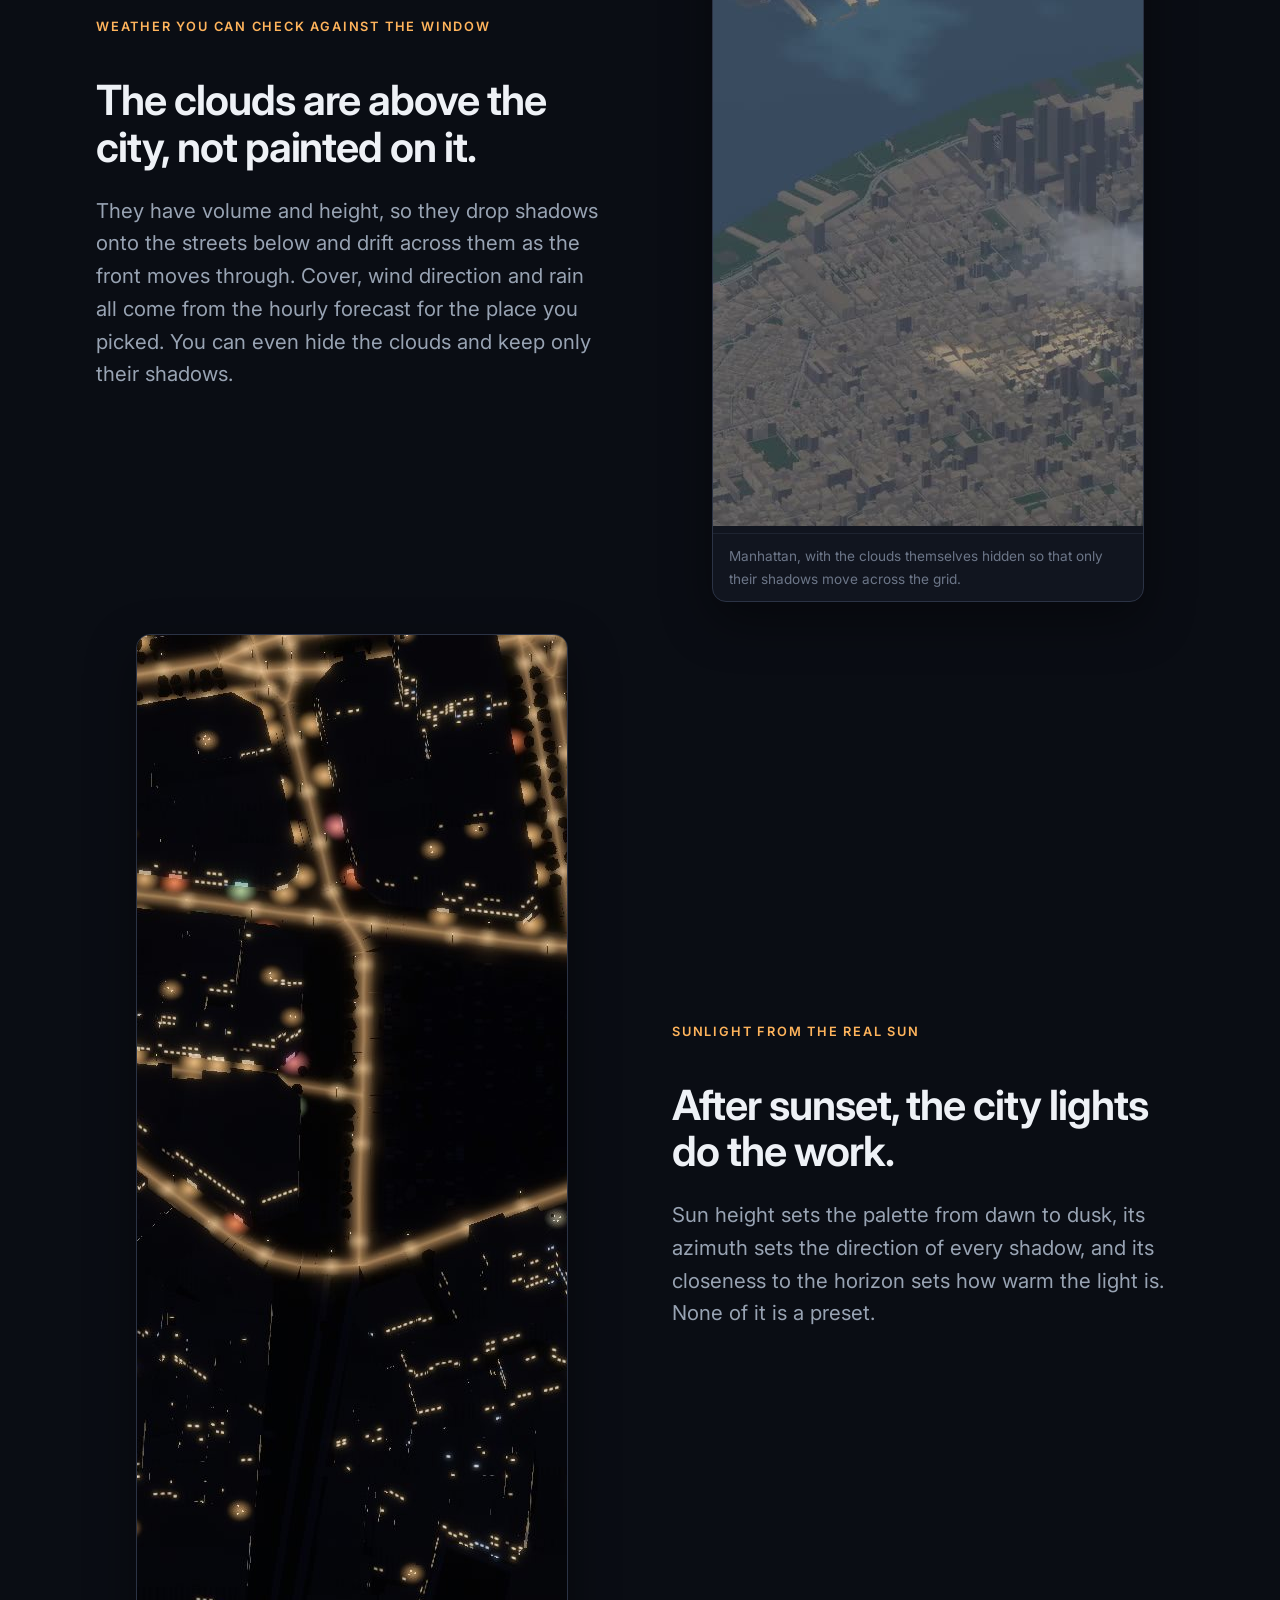
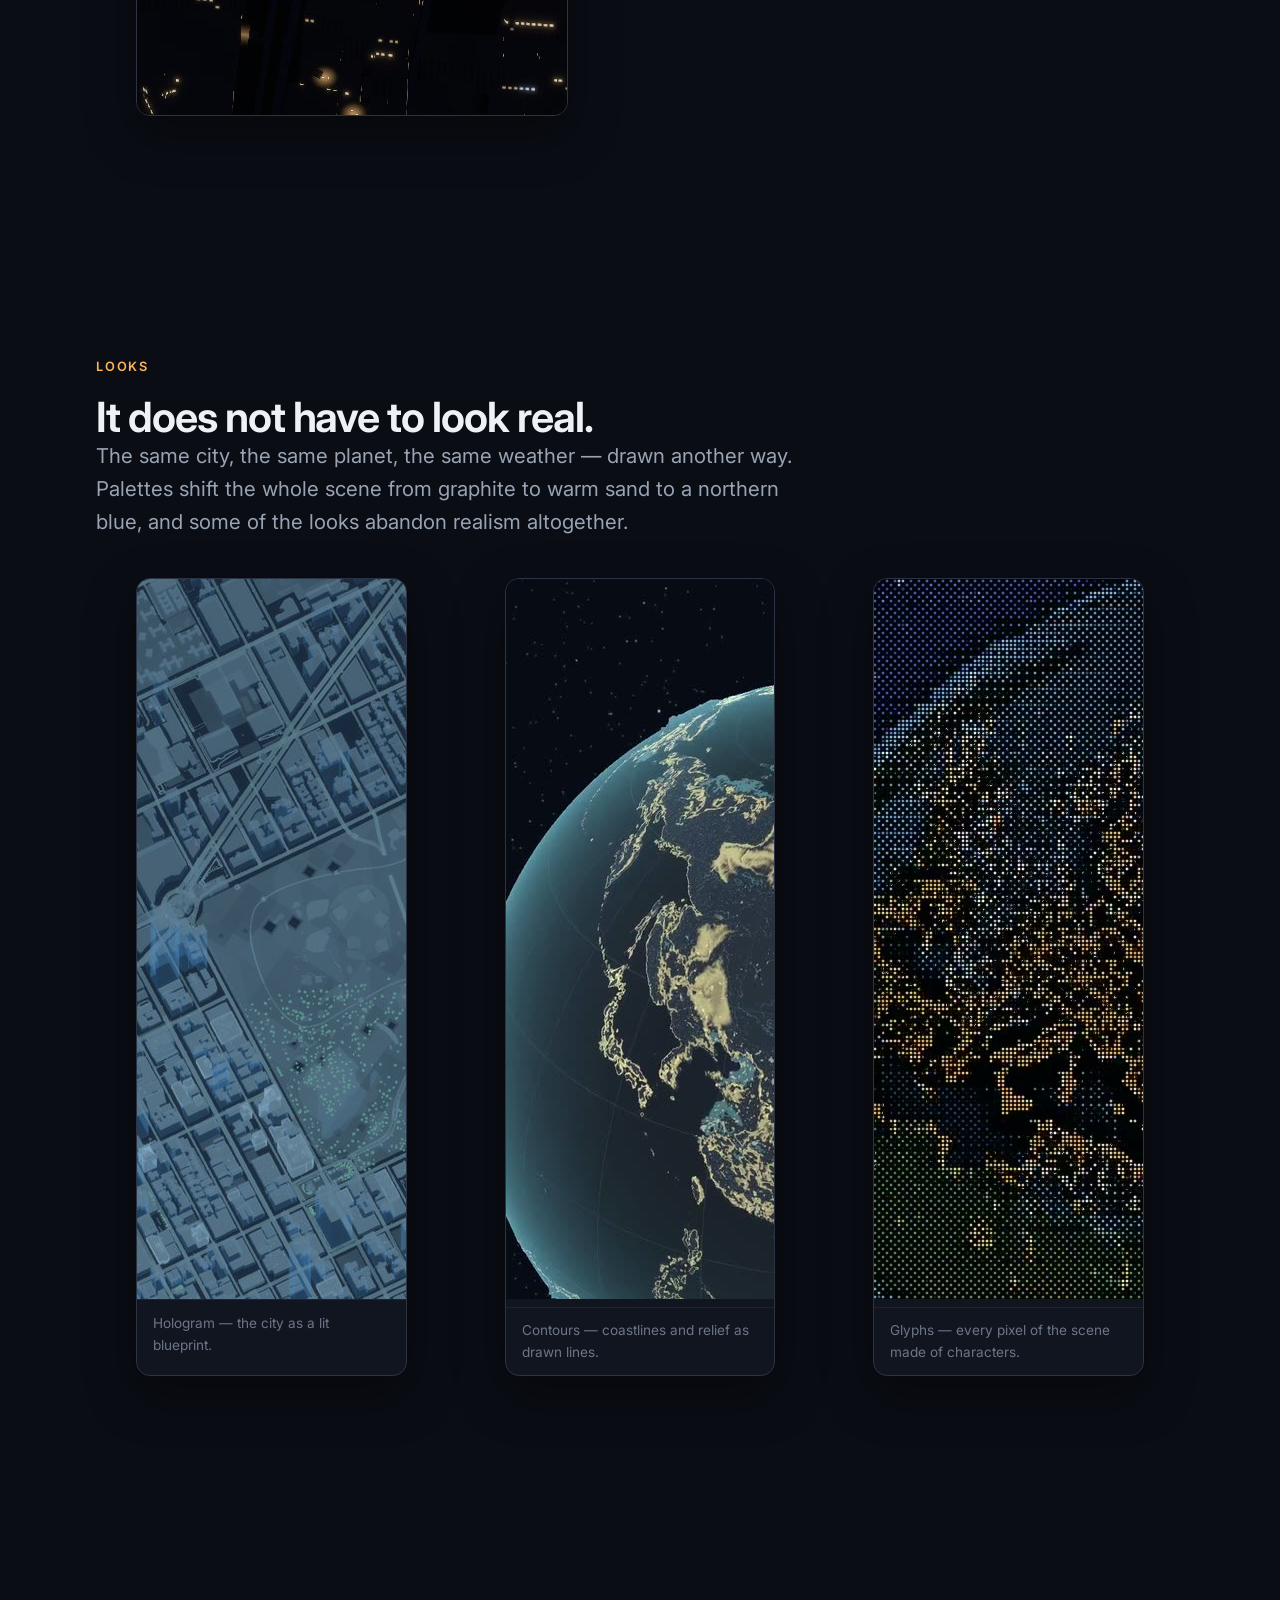
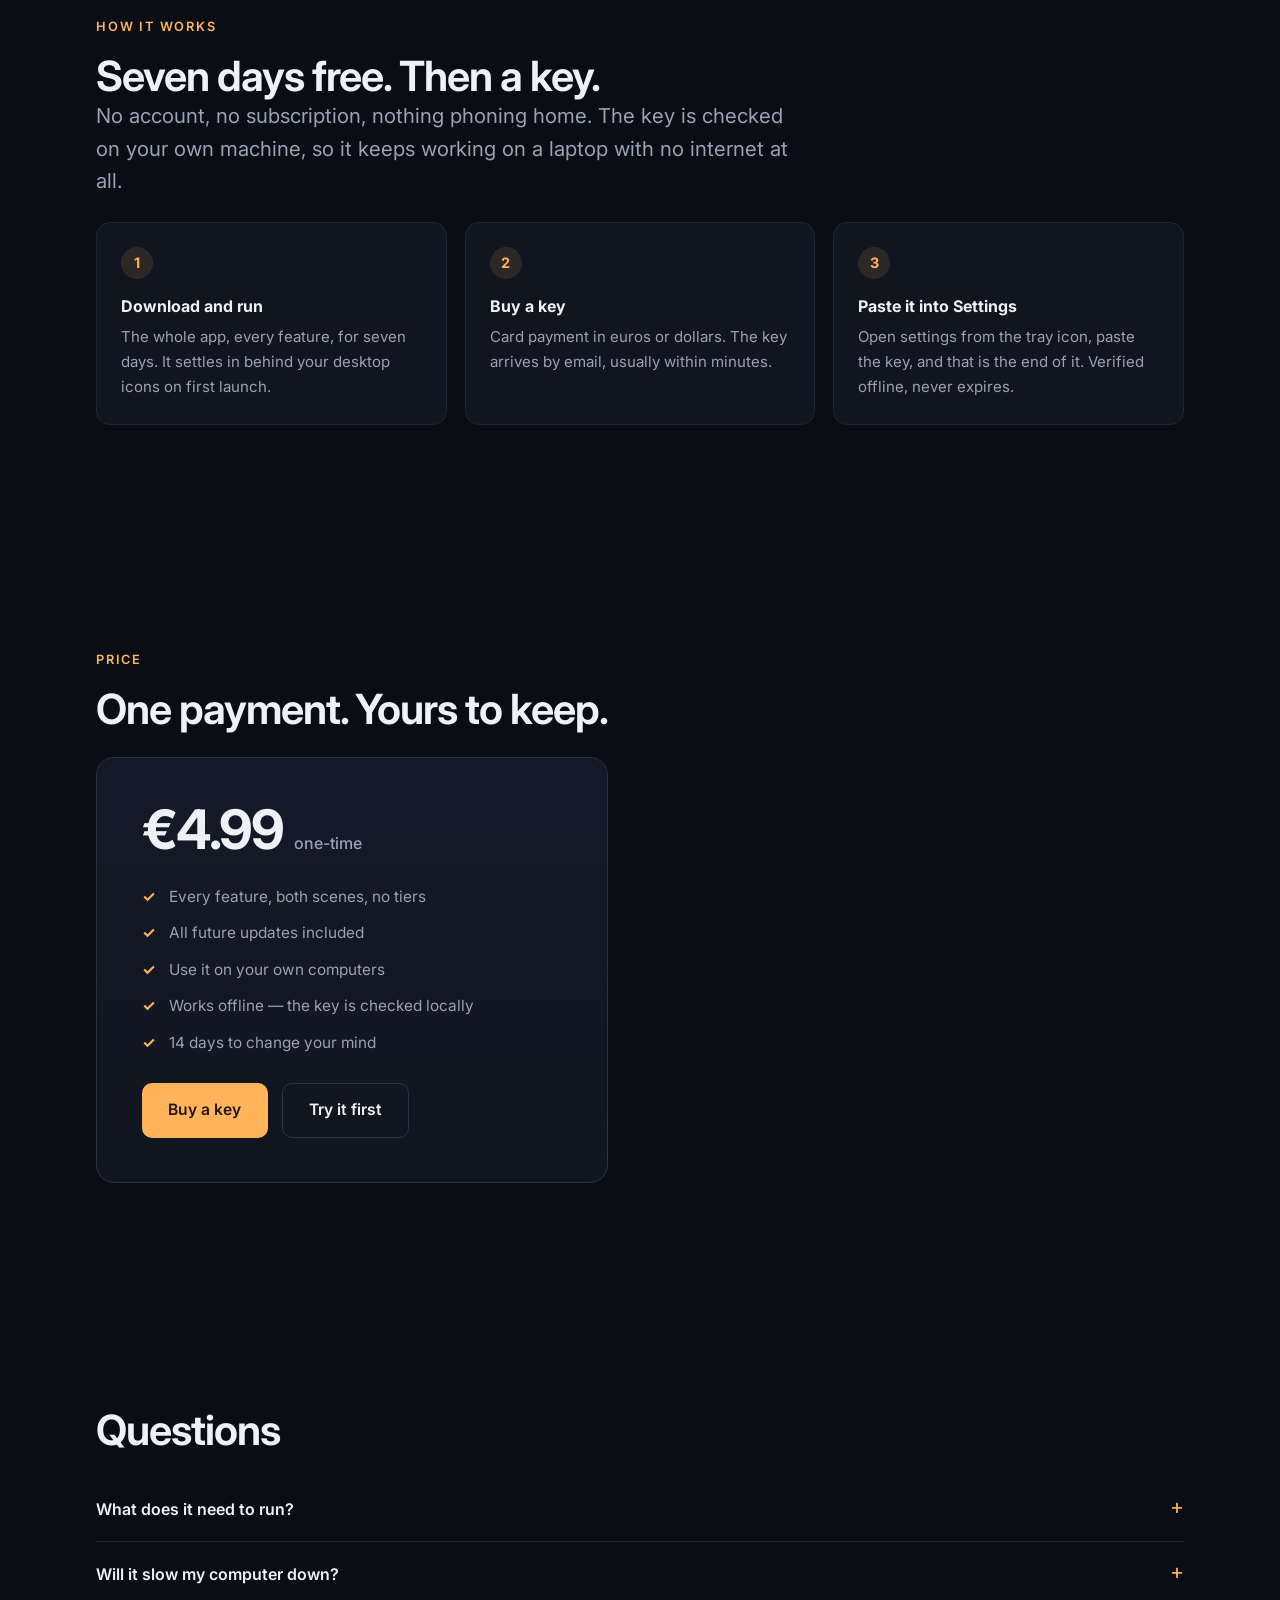
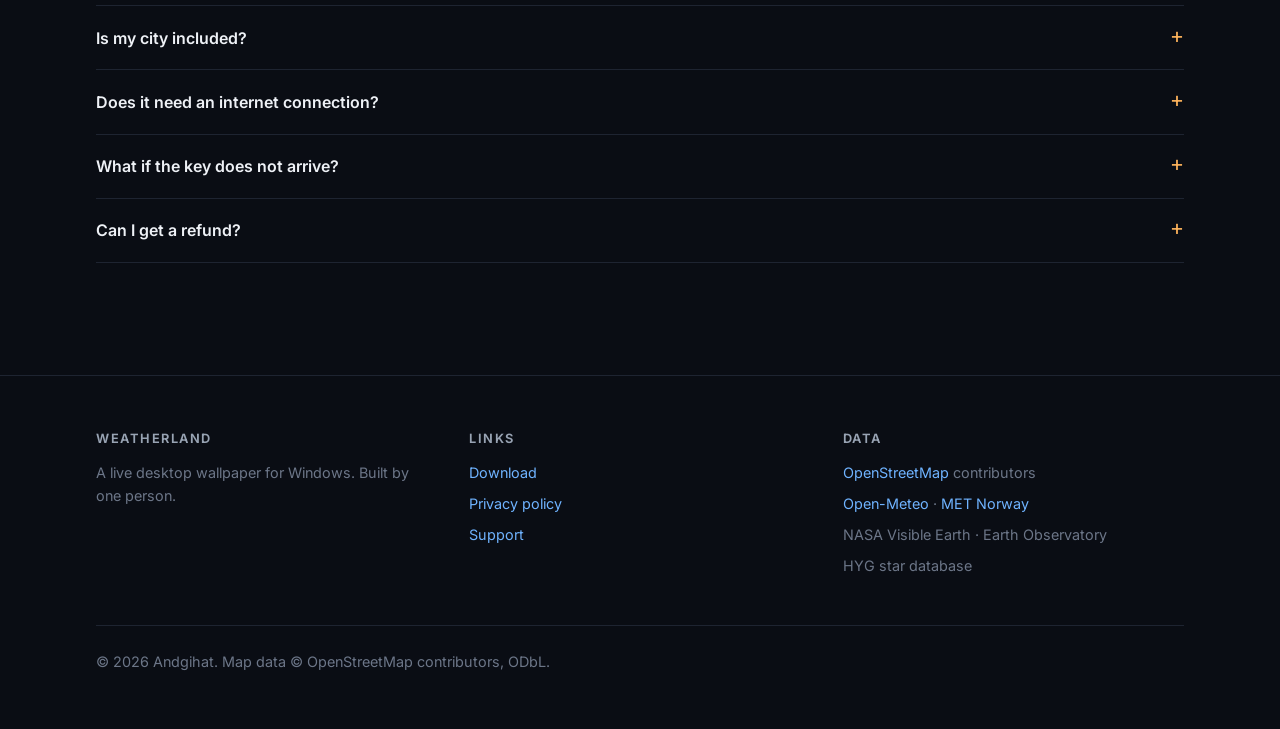
==== commit 64e1b89d: "Put the moving city on the first screen" ====
--- a/index.html
+++ b/index.html
@@ -7,7 +7,7 @@
 <meta name="description" content="A live Windows wallpaper that builds your city in 3D from OpenStreetMap and puts the real weather over it. Sunlight from the real sun, clouds from live forecasts.">
 <meta property="og:title" content="Weatherland">
 <meta property="og:description" content="Your city, in 3D, in the weather it is actually having — behind your desktop icons.">
-<meta property="og:image" content="https://andgihat.github.io/weatherland/shots/globe-poster.jpg">
+<meta property="og:image" content="https://andgihat.github.io/weatherland/shots/city-hero-poster.jpg">
 <link rel="preconnect" href="https://fonts.gstatic.com" crossorigin>
 <link rel="stylesheet" href="https://fonts.googleapis.com/css2?family=Inter:wght@400;500;600;700&display=swap">
 <link rel="stylesheet" href="style.css">
@@ -40,8 +40,12 @@
     <p class="note">Windows 10 and 11 · free for 7 days, no account · one-time purchase</p>
 
     <figure class="shot">
-      <img src="shots/city-noon.jpg" width="1920" height="1080" alt="A 3D city at midday on a Windows desktop: extruded buildings, streets and parks under a clear sky, with long shadows cast by the real sun position.">
-      <figcaption>Barcelona at midday. Every building outline comes from OpenStreetMap; the shadows are cast by the sun where it really is.</figcaption>
+      <video autoplay muted loop playsinline preload="auto" width="1280" height="720"
+             poster="shots/city-hero-poster.jpg"
+             aria-label="Manhattan from above in low evening sunlight, every block casting a long shadow down the avenues, the light shifting as the sun moves.">
+        <source src="shots/city-hero.mp4" type="video/mp4">
+      </video>
+      <figcaption>Manhattan in the evening. Every building outline comes from OpenStreetMap; the shadows are cast by the sun where it really is.</figcaption>
     </figure>
   </div>
 </section>
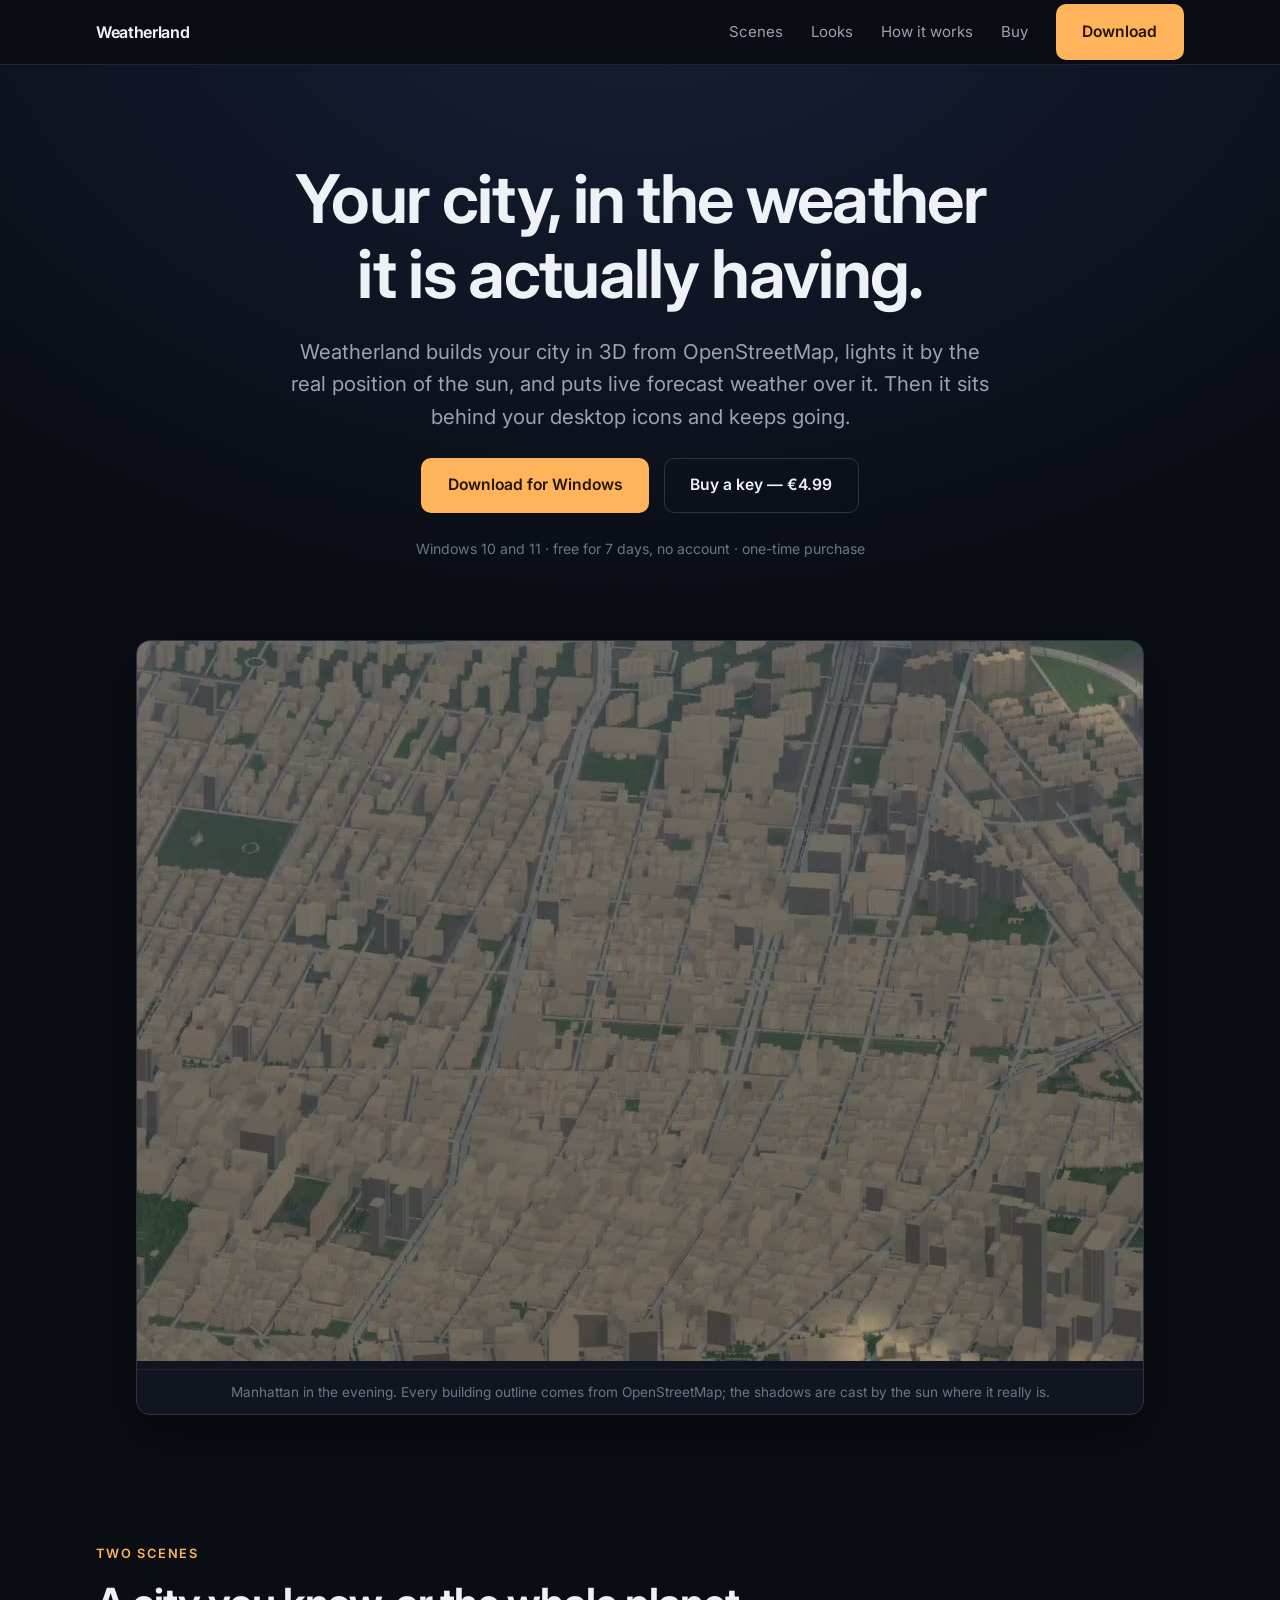
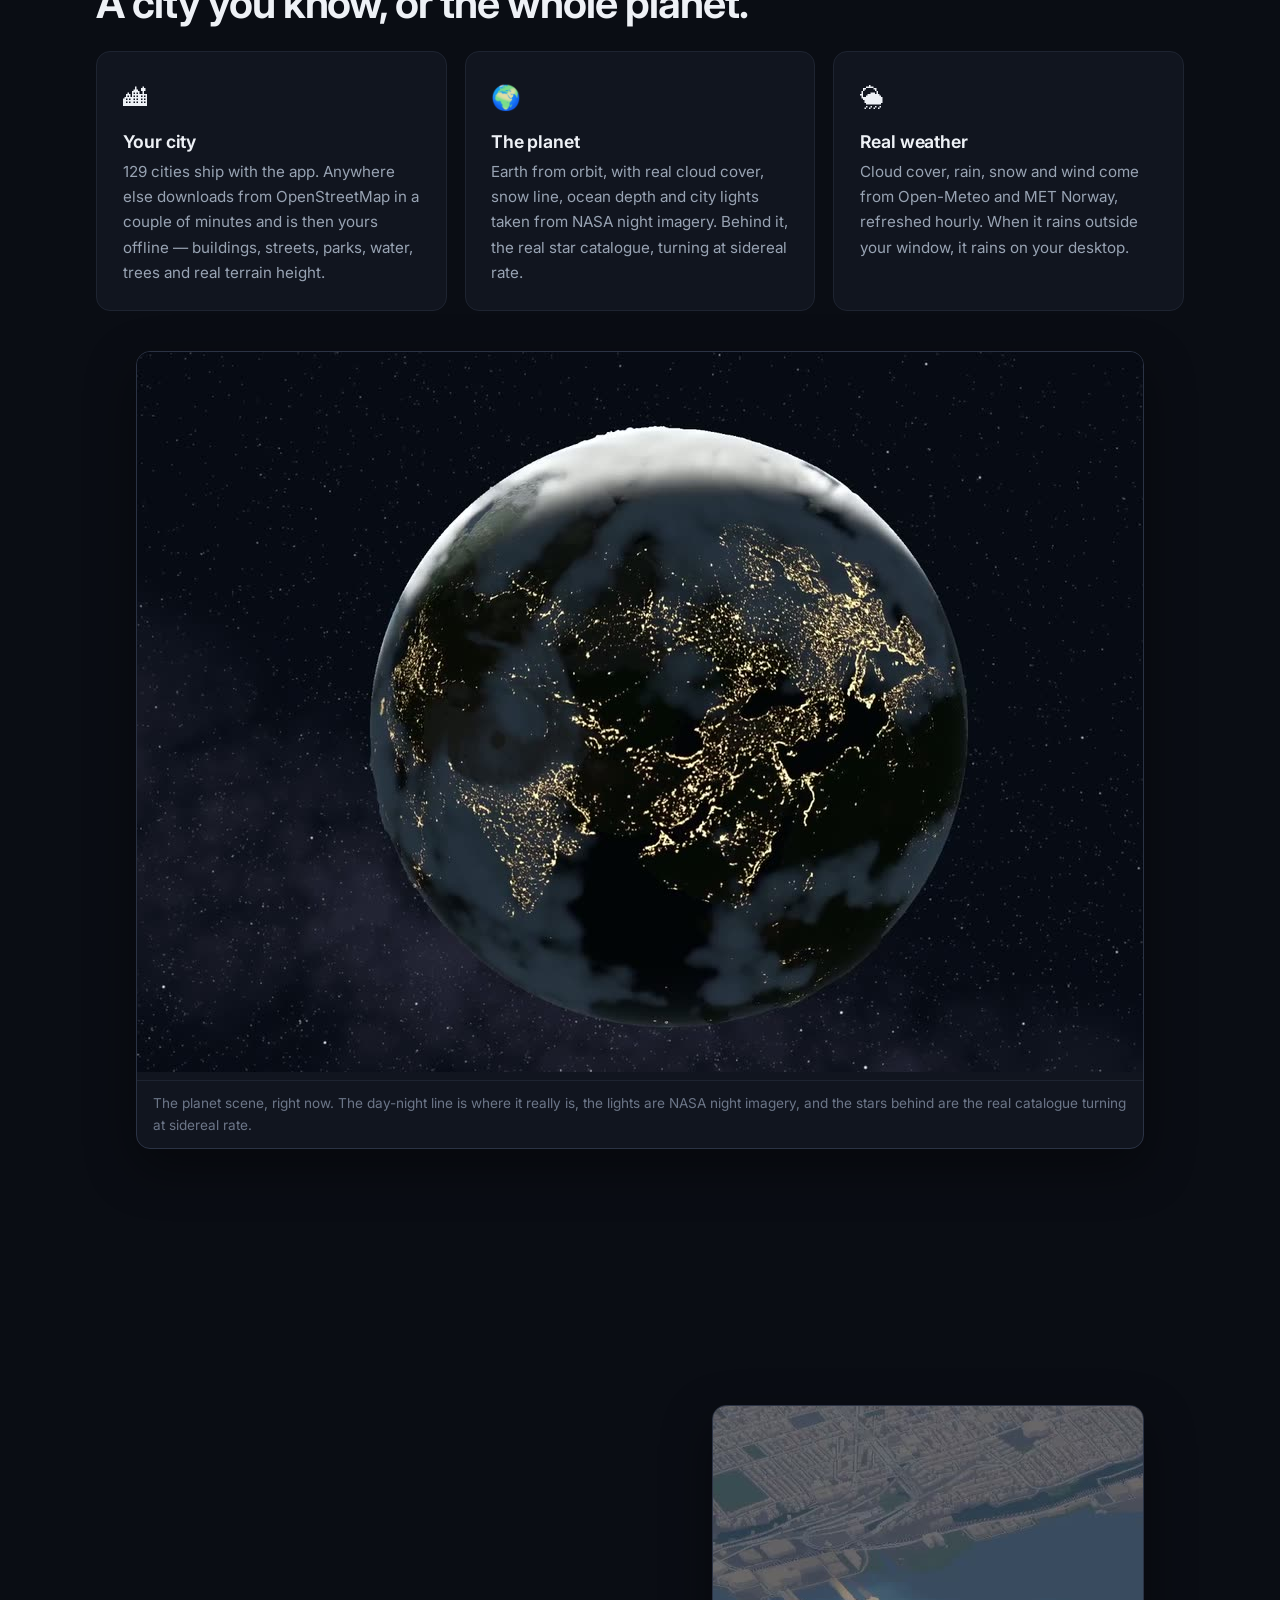
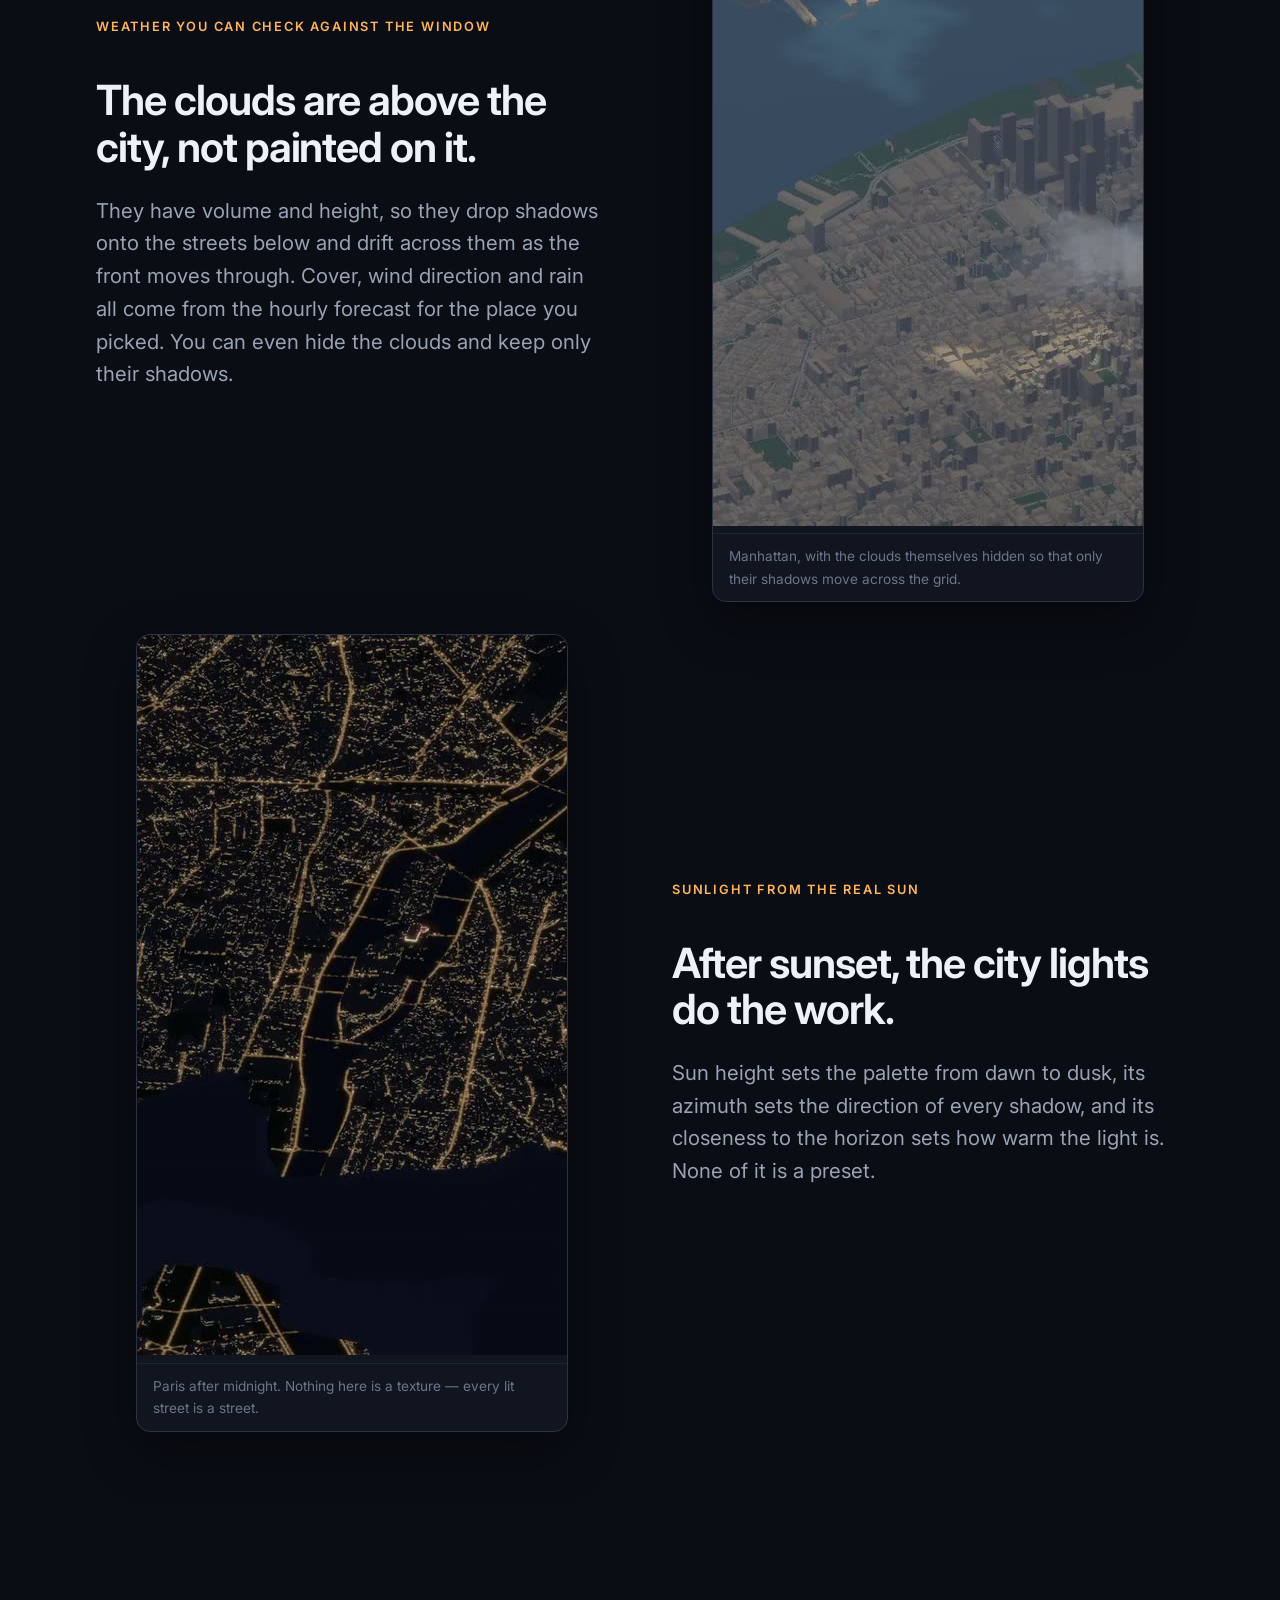
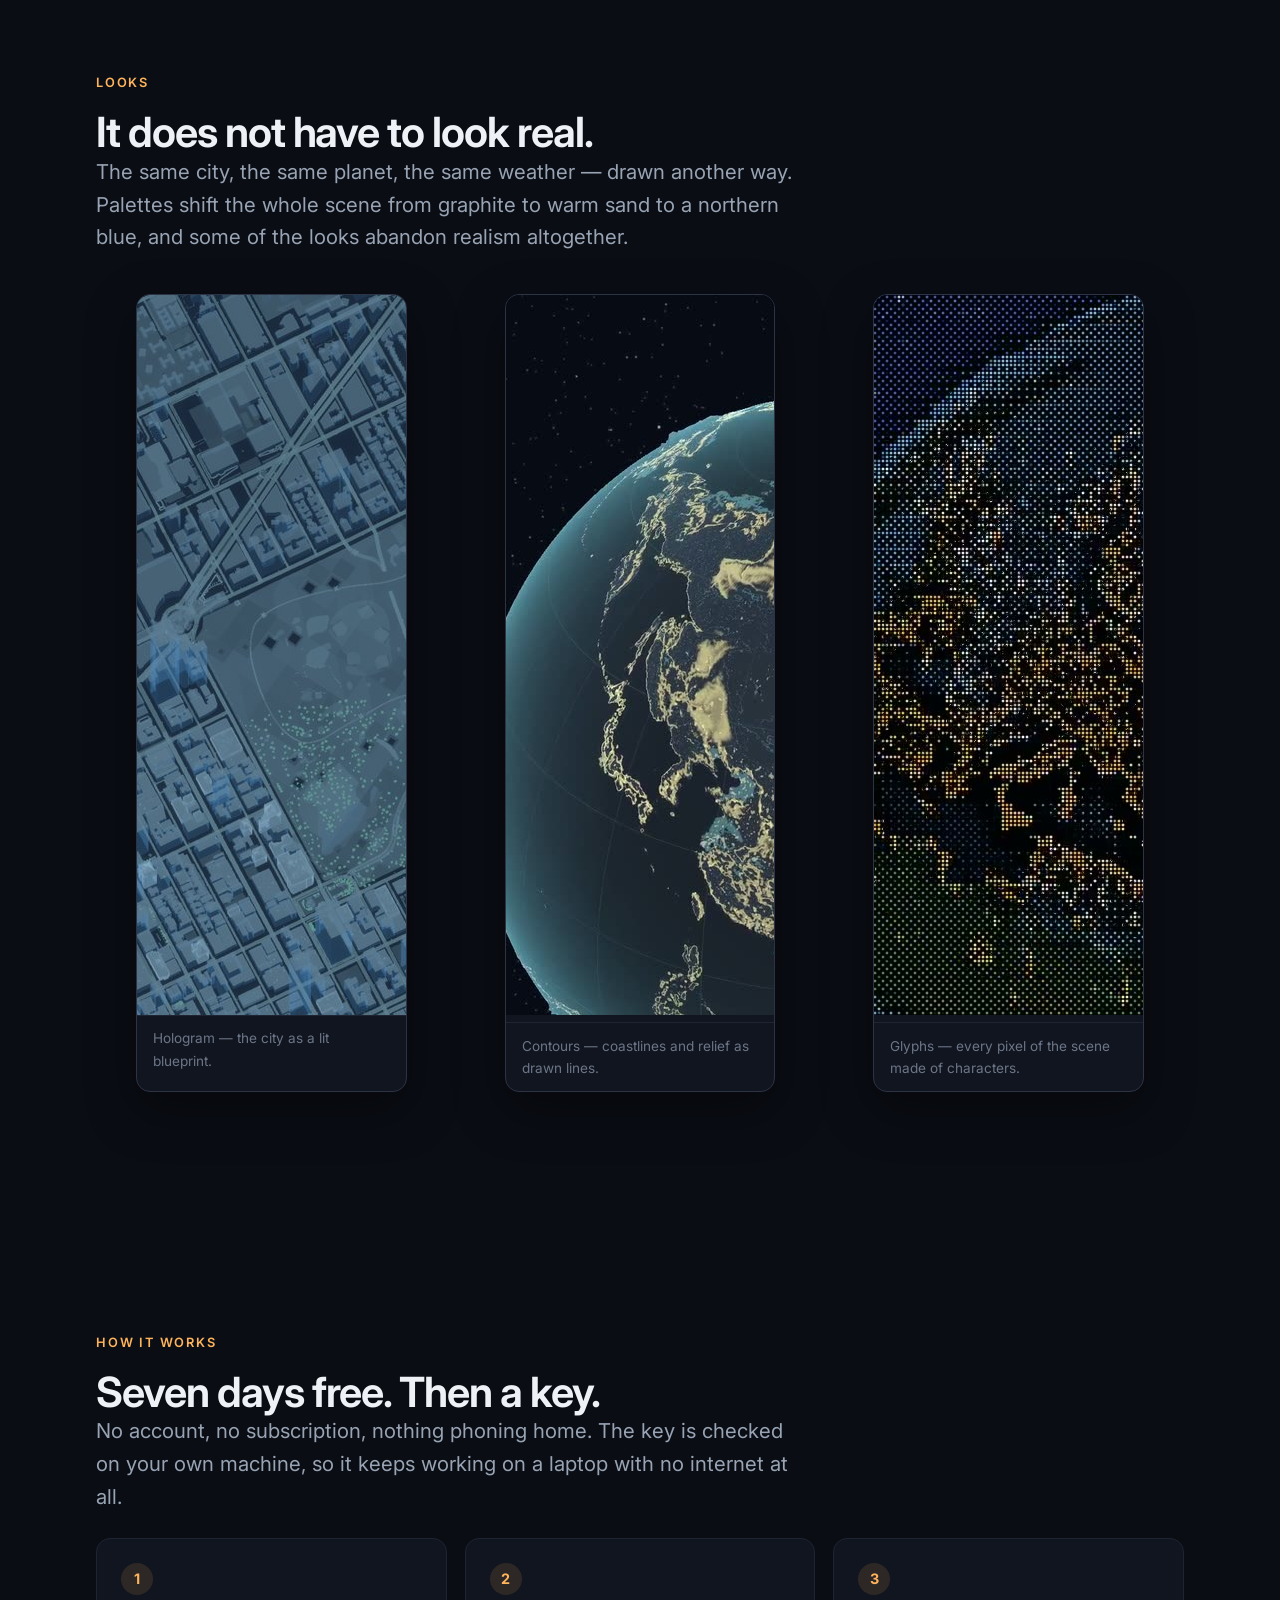
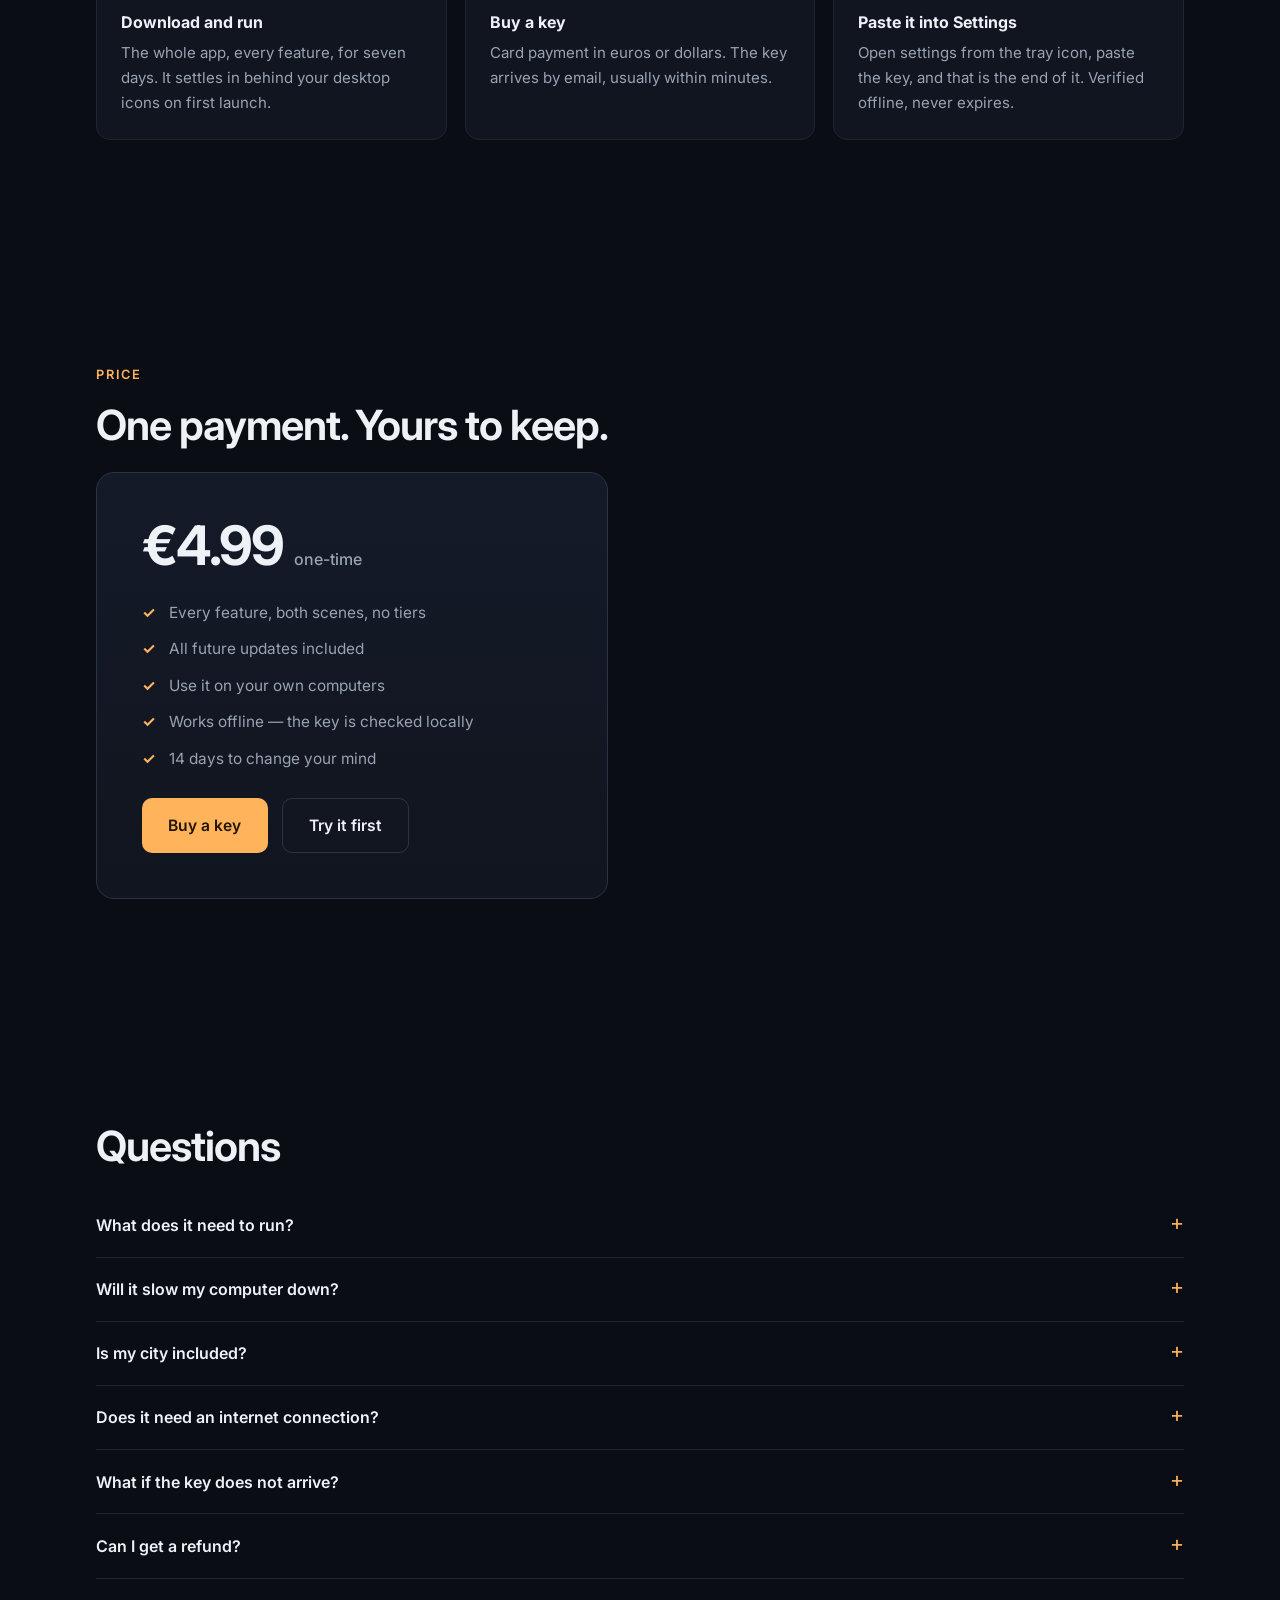
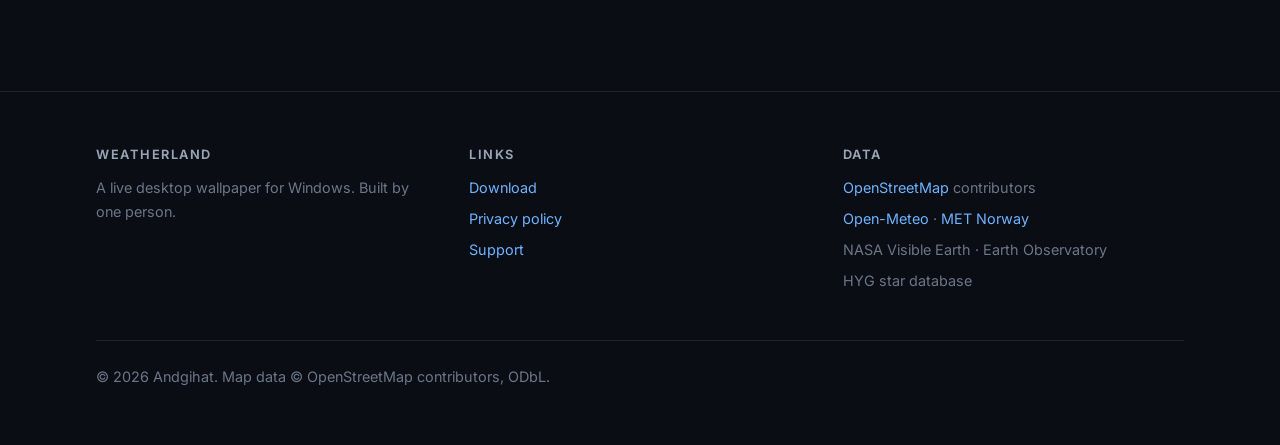
==== commit 50f5e73b: "Night Paris, moving, from the 1440p recording" ====
--- a/index.html
+++ b/index.html
@@ -109,7 +109,12 @@
       <p class="lede">Sun height sets the palette from dawn to dusk, its azimuth sets the direction of every shadow, and its closeness to the horizon sets how warm the light is. None of it is a preset.</p>
     </div>
     <figure class="shot">
-      <img loading="lazy" src="shots/city-night.jpg" width="1920" height="1080" alt="The 3D city at night, lit by warm window and street lighting against a dark sky.">
+      <video autoplay muted loop playsinline preload="none" width="1280" height="720"
+             poster="shots/city-night-poster.jpg"
+             aria-label="Paris at night from above: every street drawn in warm lamplight, the Seine and the parks left dark, the whole web of the city slowly drifting past.">
+        <source src="shots/city-night.mp4" type="video/mp4">
+      </video>
+      <figcaption>Paris after midnight. Nothing here is a texture — every lit street is a street.</figcaption>
     </figure>
   </div>
 </section>
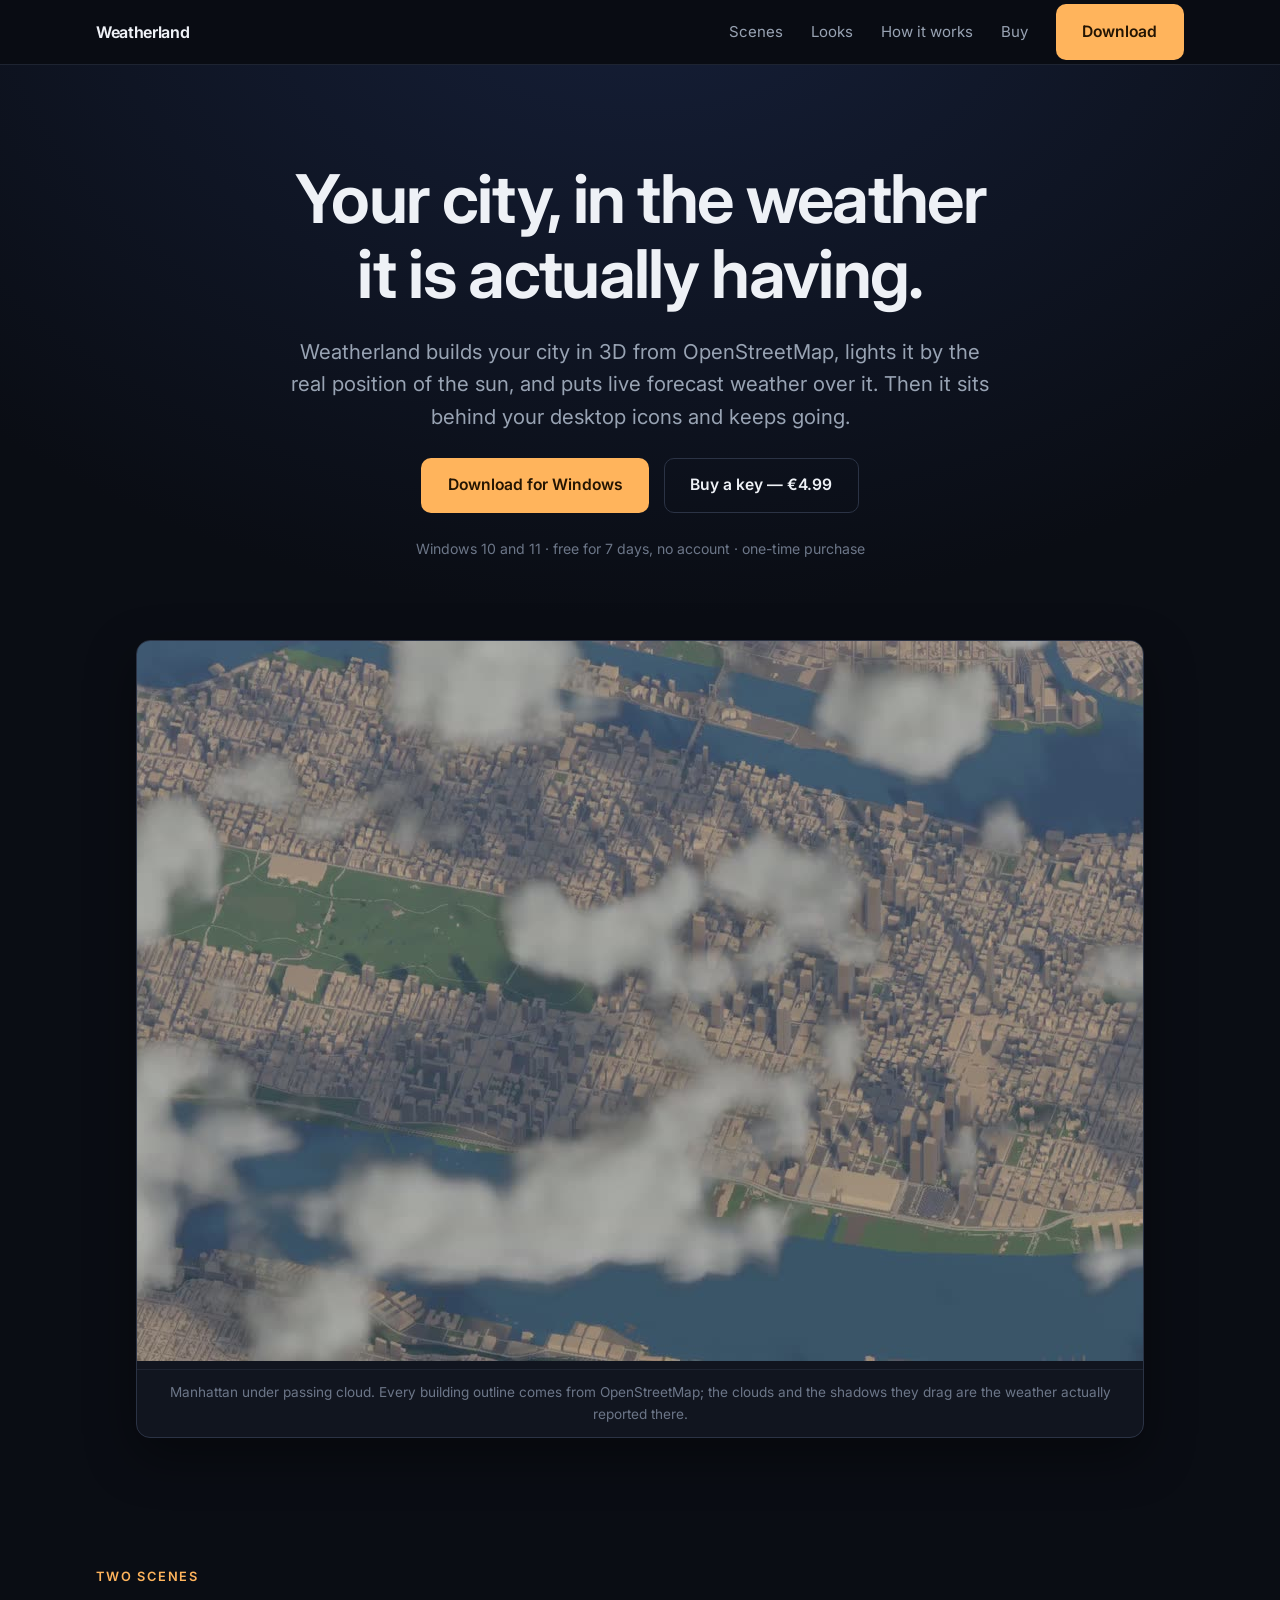
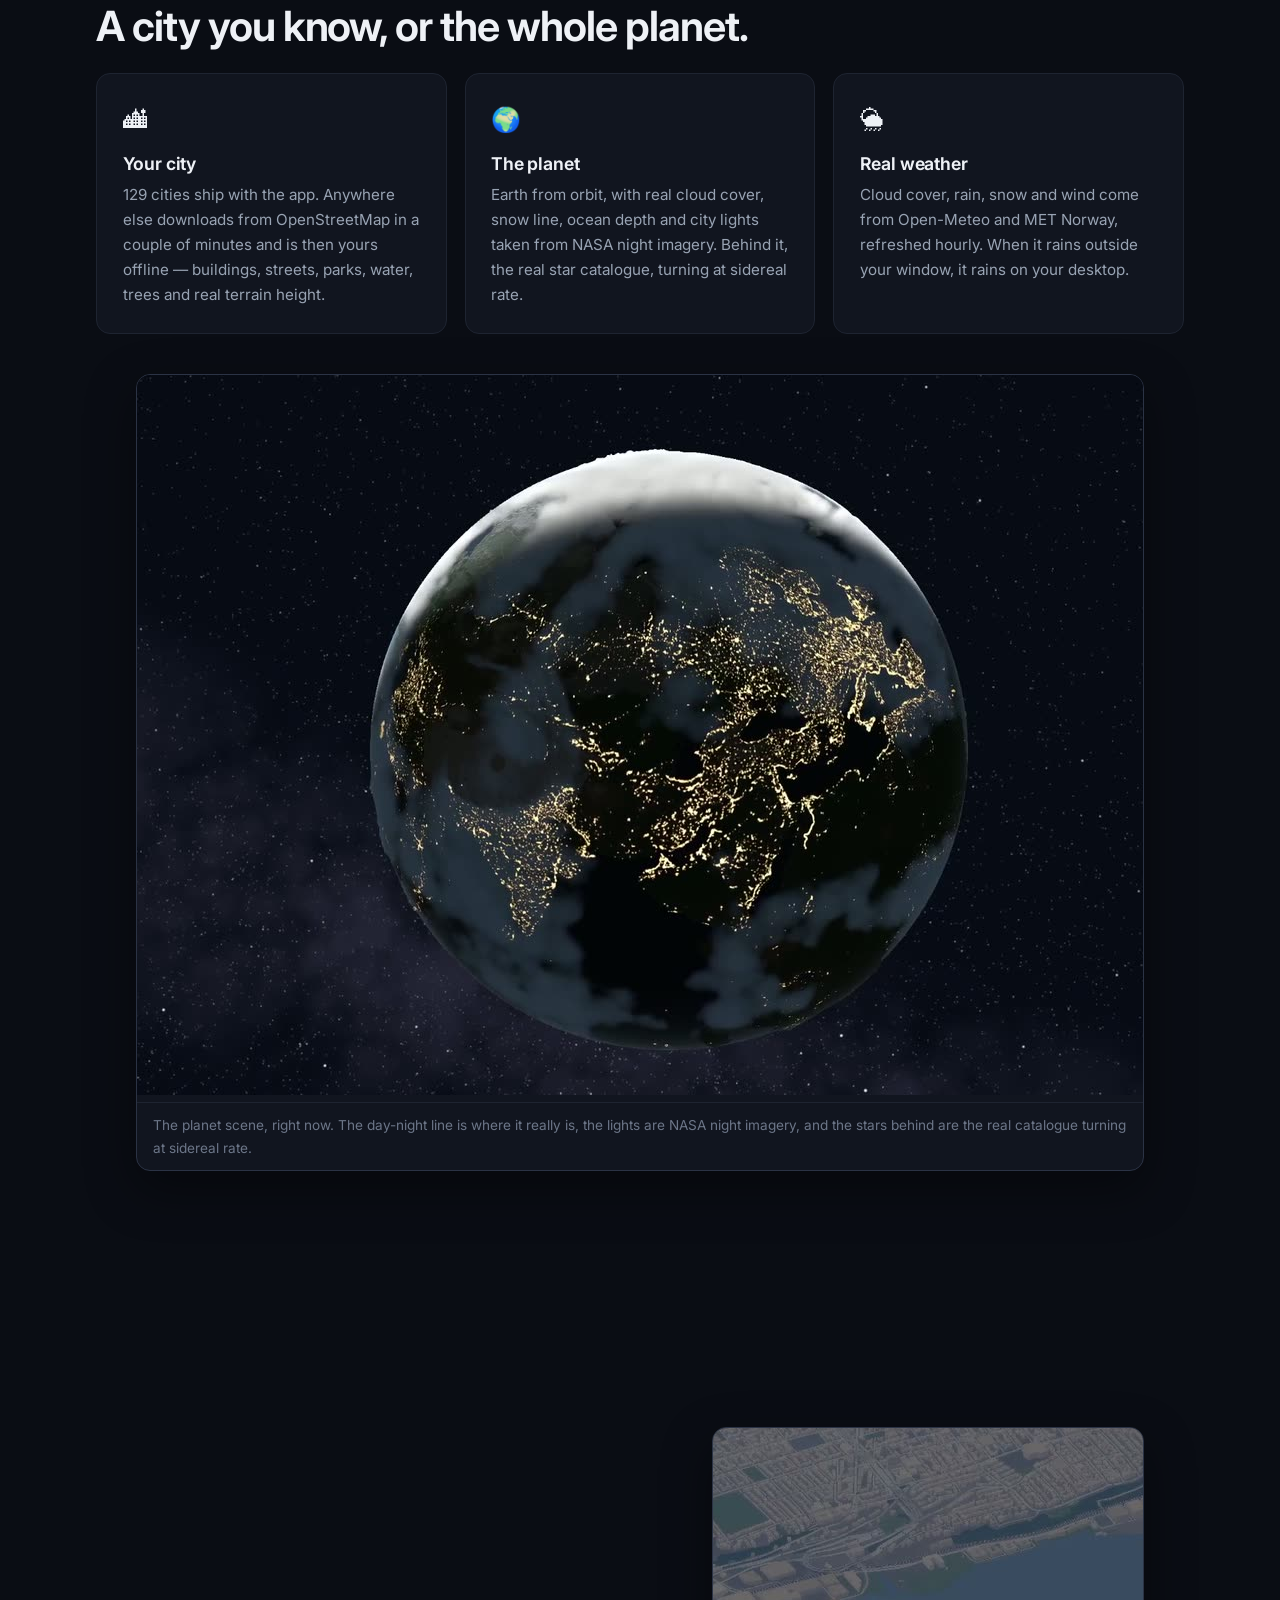
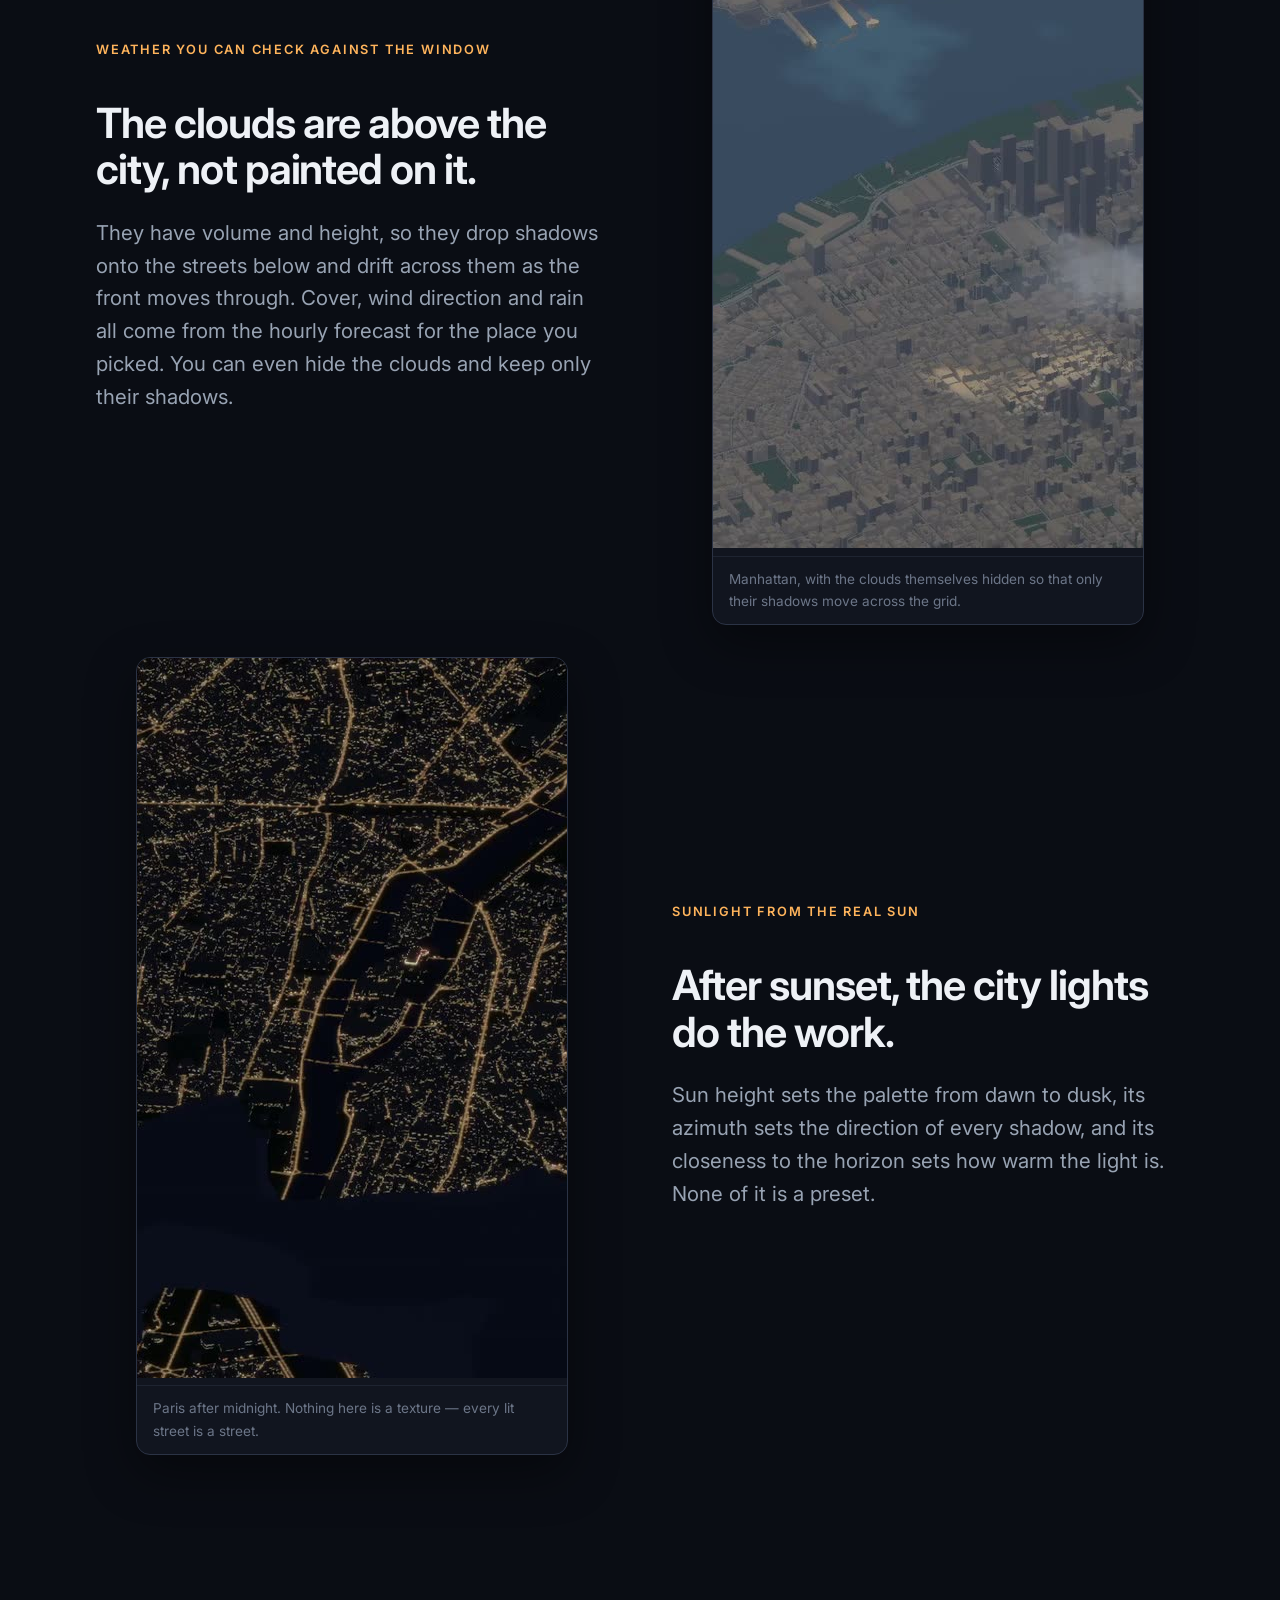
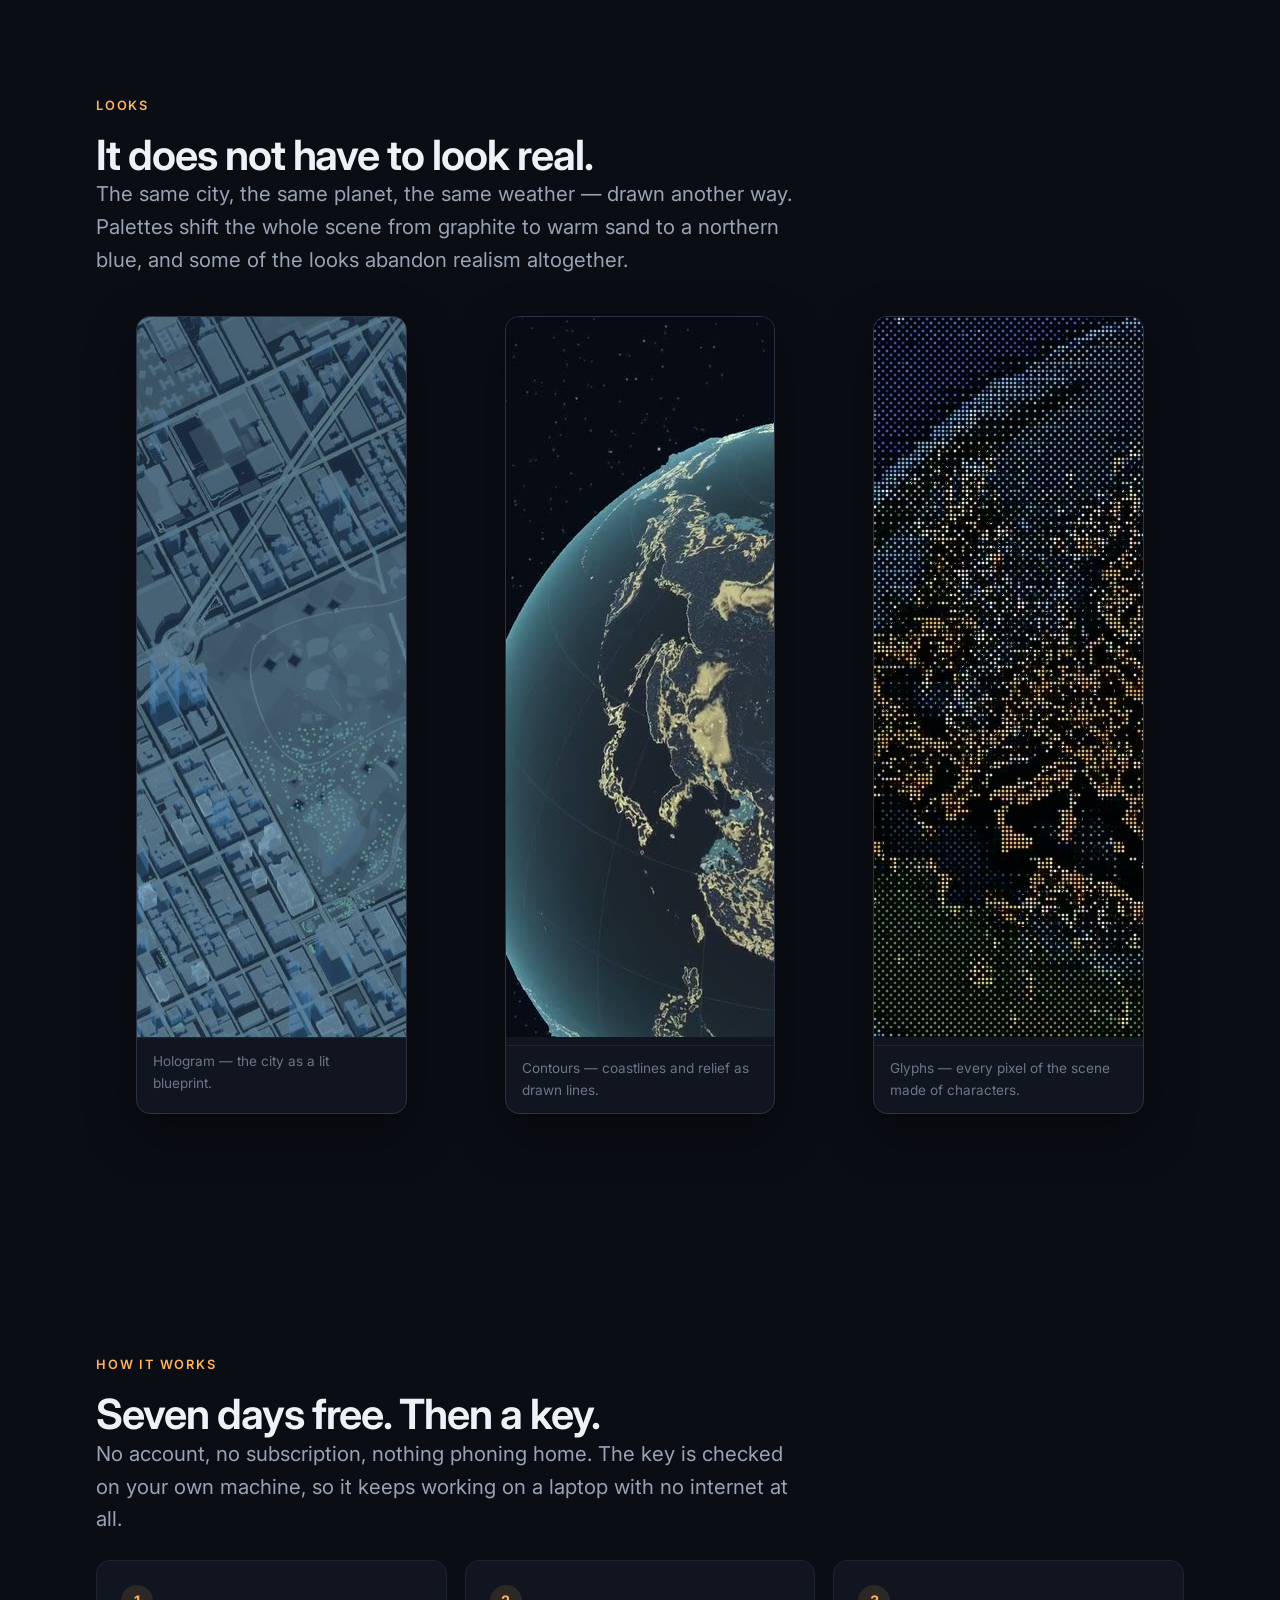
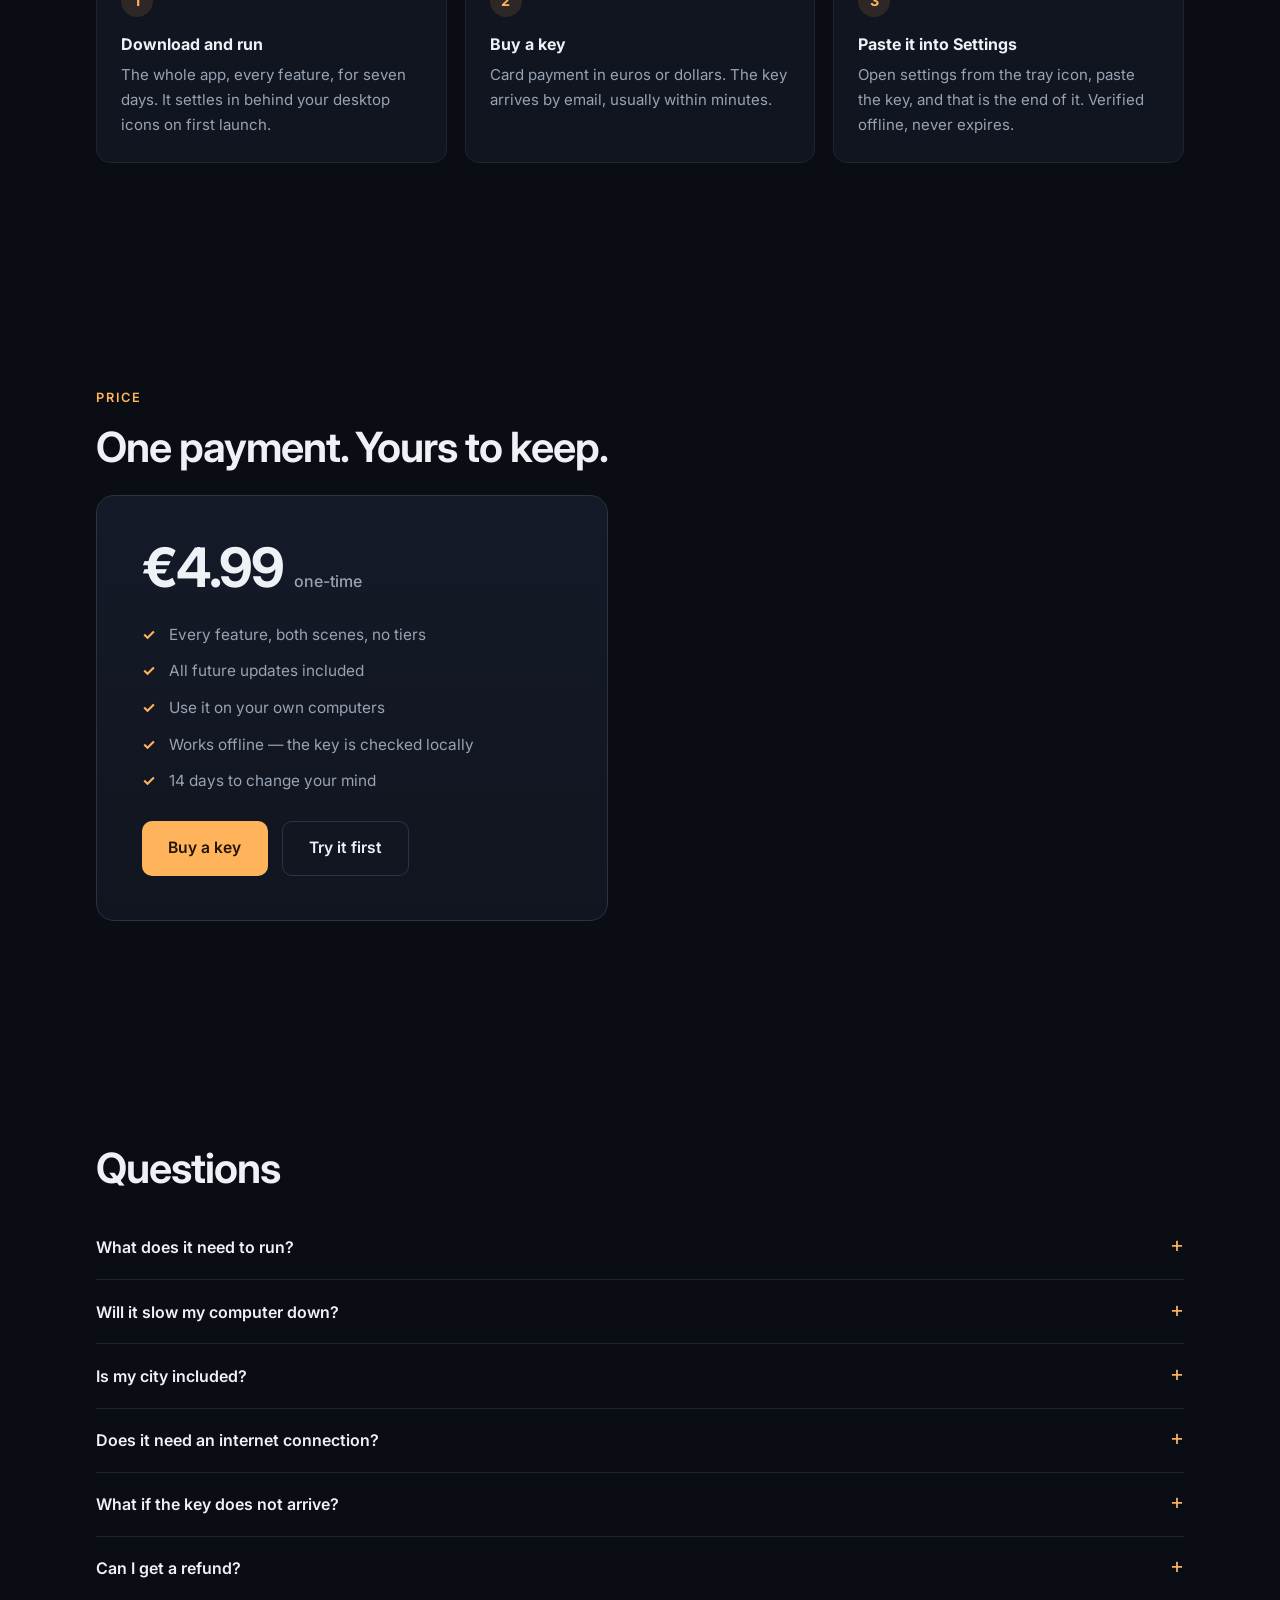
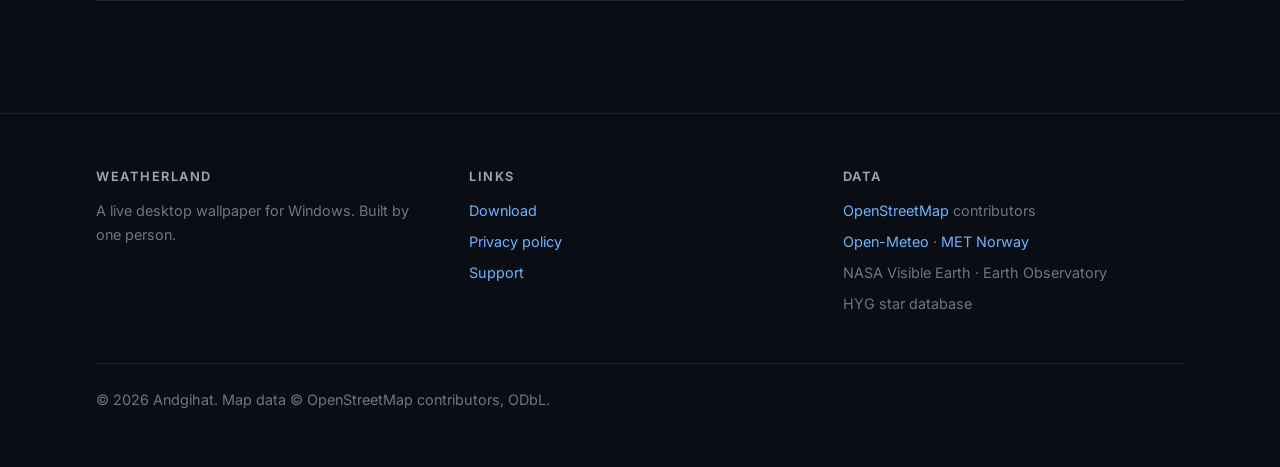
==== commit 7759bb4c: "New hero: Manhattan under passing cloud, from the 1440p recording" ====
--- a/index.html
+++ b/index.html
@@ -42,10 +42,10 @@
     <figure class="shot">
       <video autoplay muted loop playsinline preload="auto" width="1280" height="720"
              poster="shots/city-hero-poster.jpg"
-             aria-label="Manhattan from above in low evening sunlight, every block casting a long shadow down the avenues, the light shifting as the sun moves.">
+             aria-label="Manhattan from above with Central Park and both rivers, low cumulus clouds drifting over the city and dragging their shadows across the blocks.">
         <source src="shots/city-hero.mp4" type="video/mp4">
       </video>
-      <figcaption>Manhattan in the evening. Every building outline comes from OpenStreetMap; the shadows are cast by the sun where it really is.</figcaption>
+      <figcaption>Manhattan under passing cloud. Every building outline comes from OpenStreetMap; the clouds and the shadows they drag are the weather actually reported there.</figcaption>
     </figure>
   </div>
 </section>
